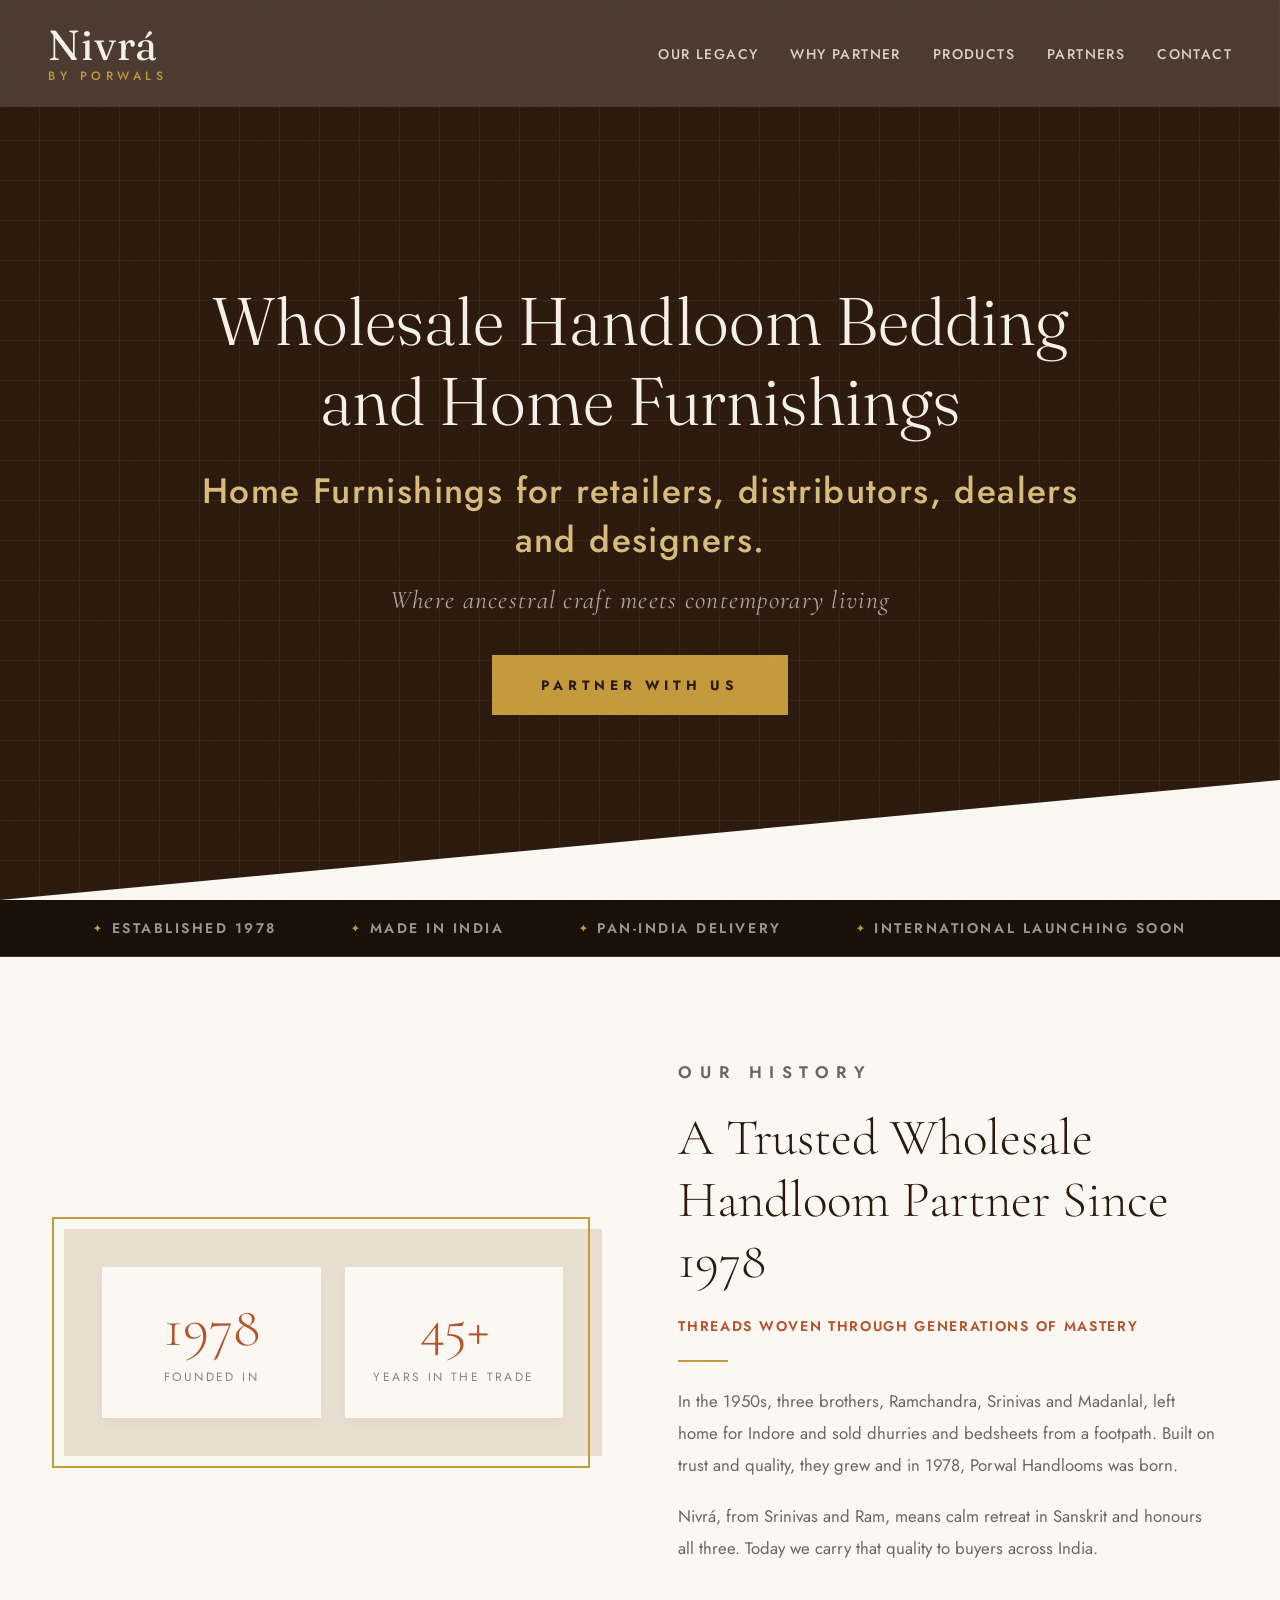
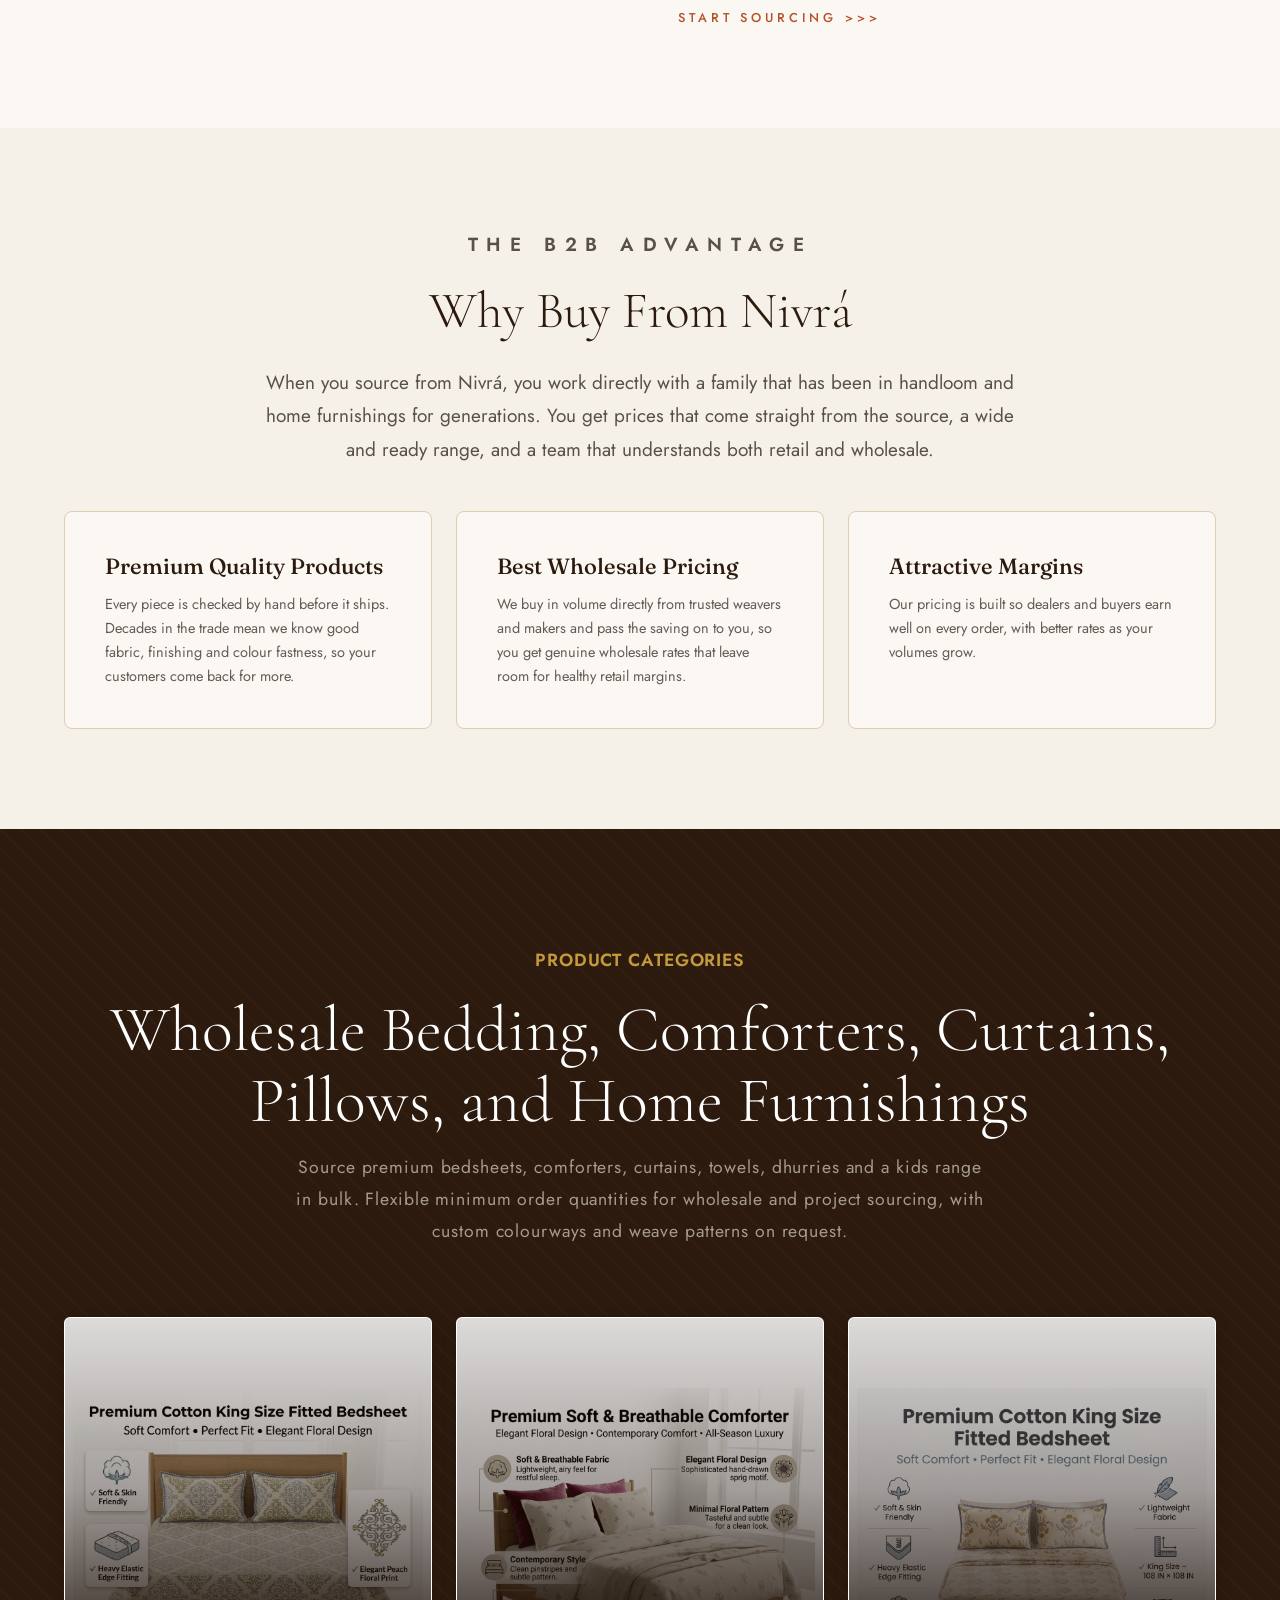
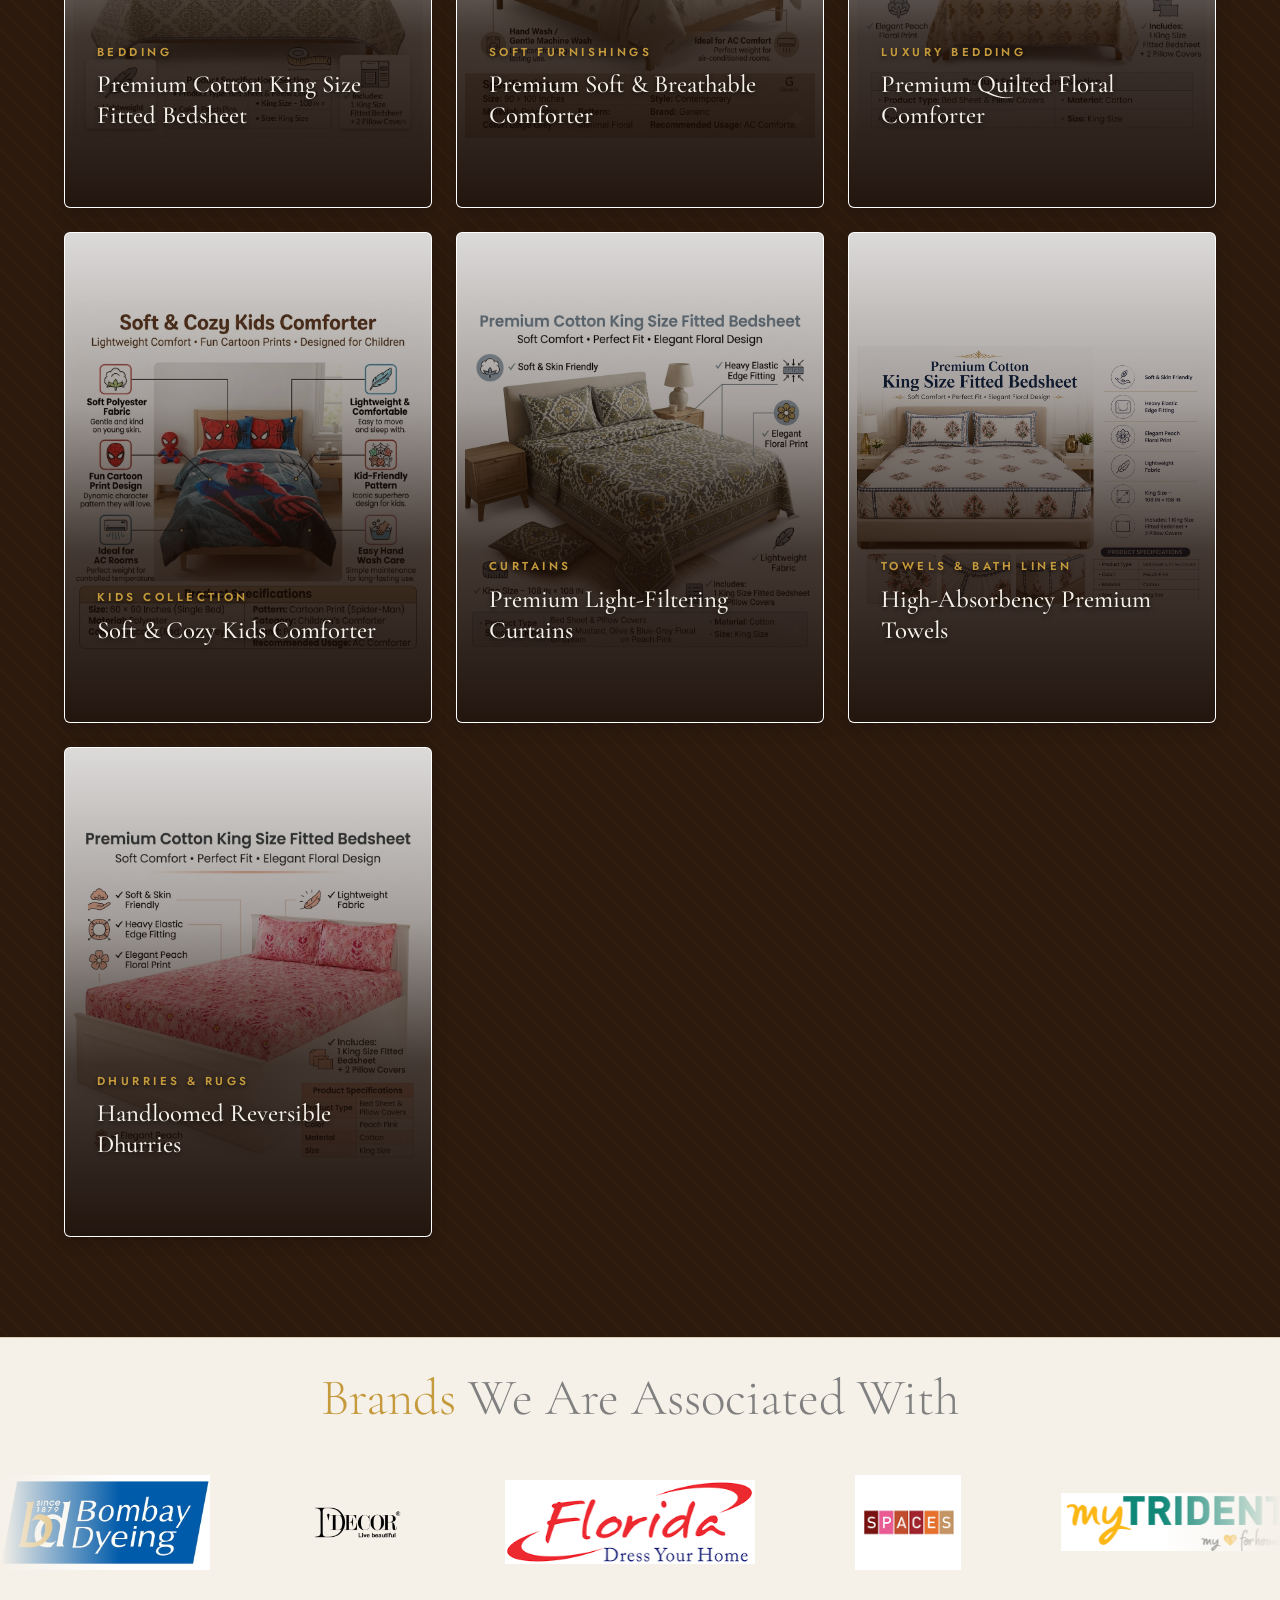
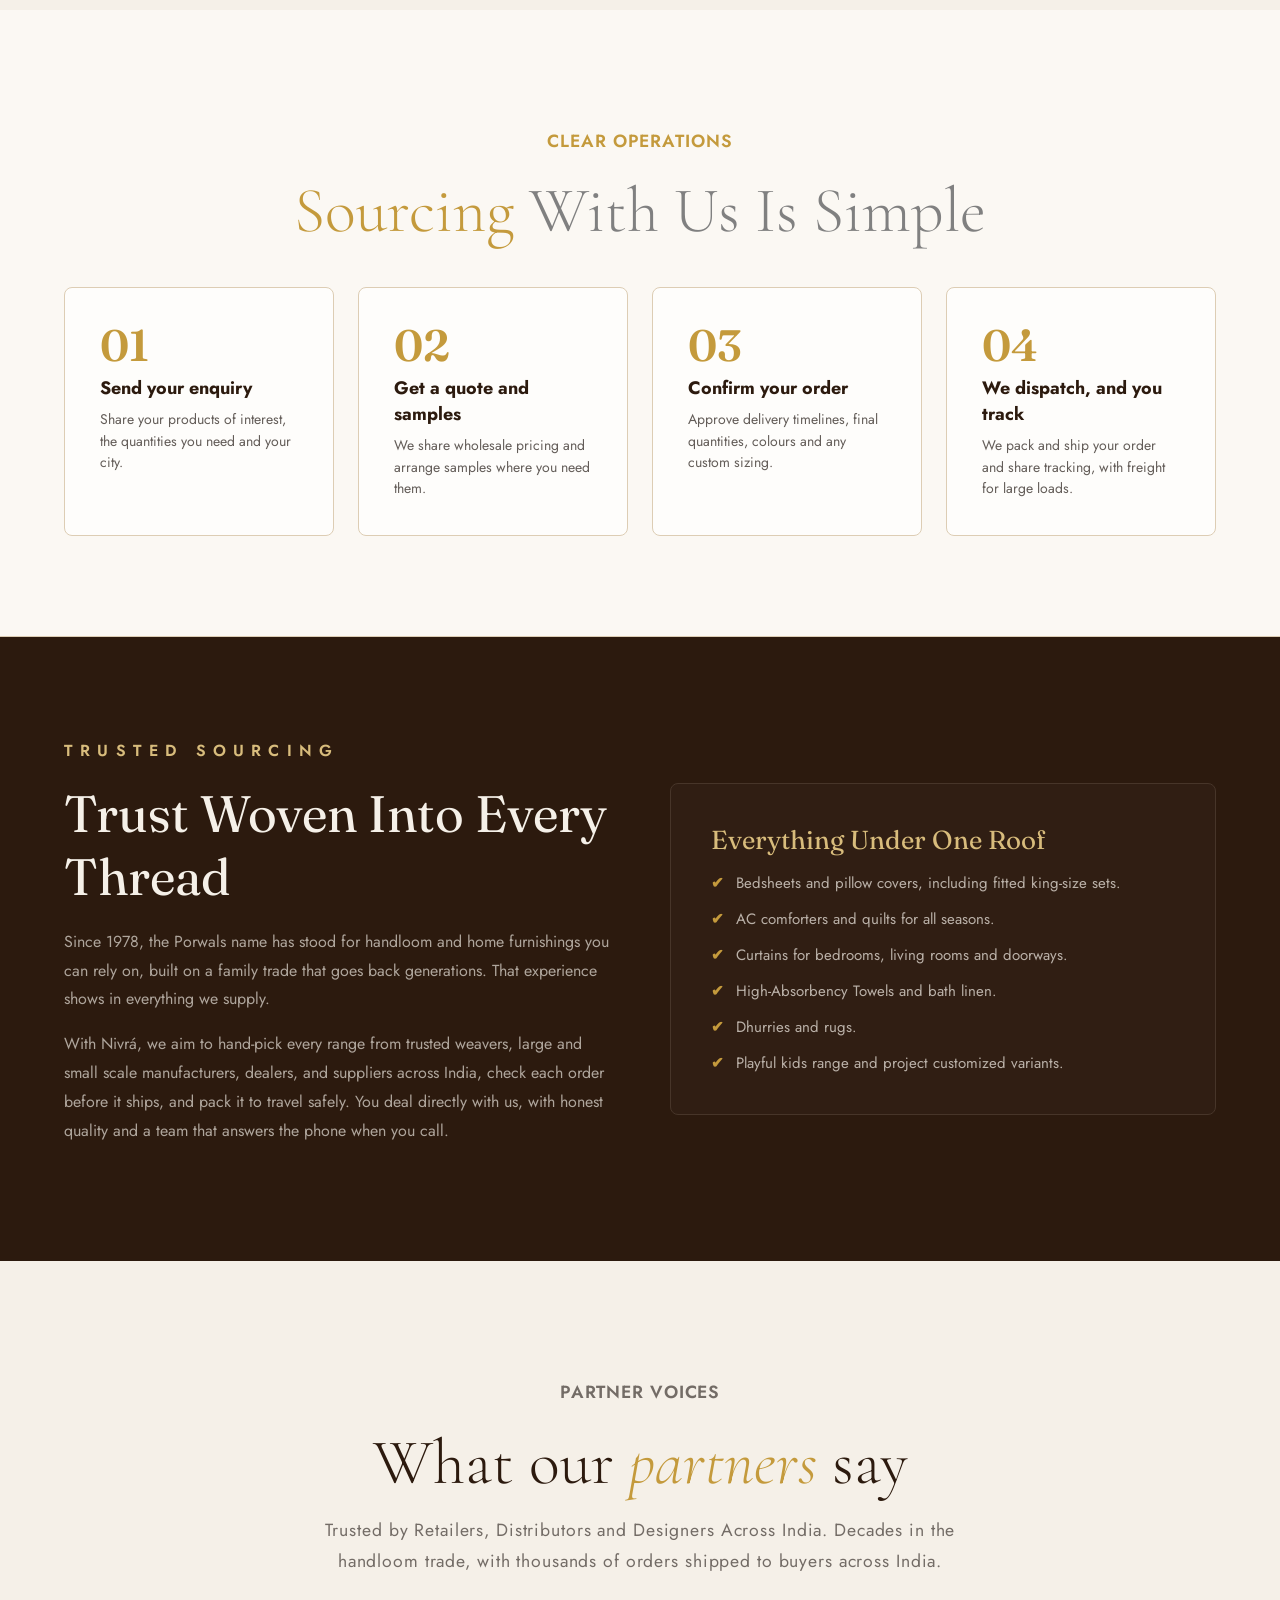
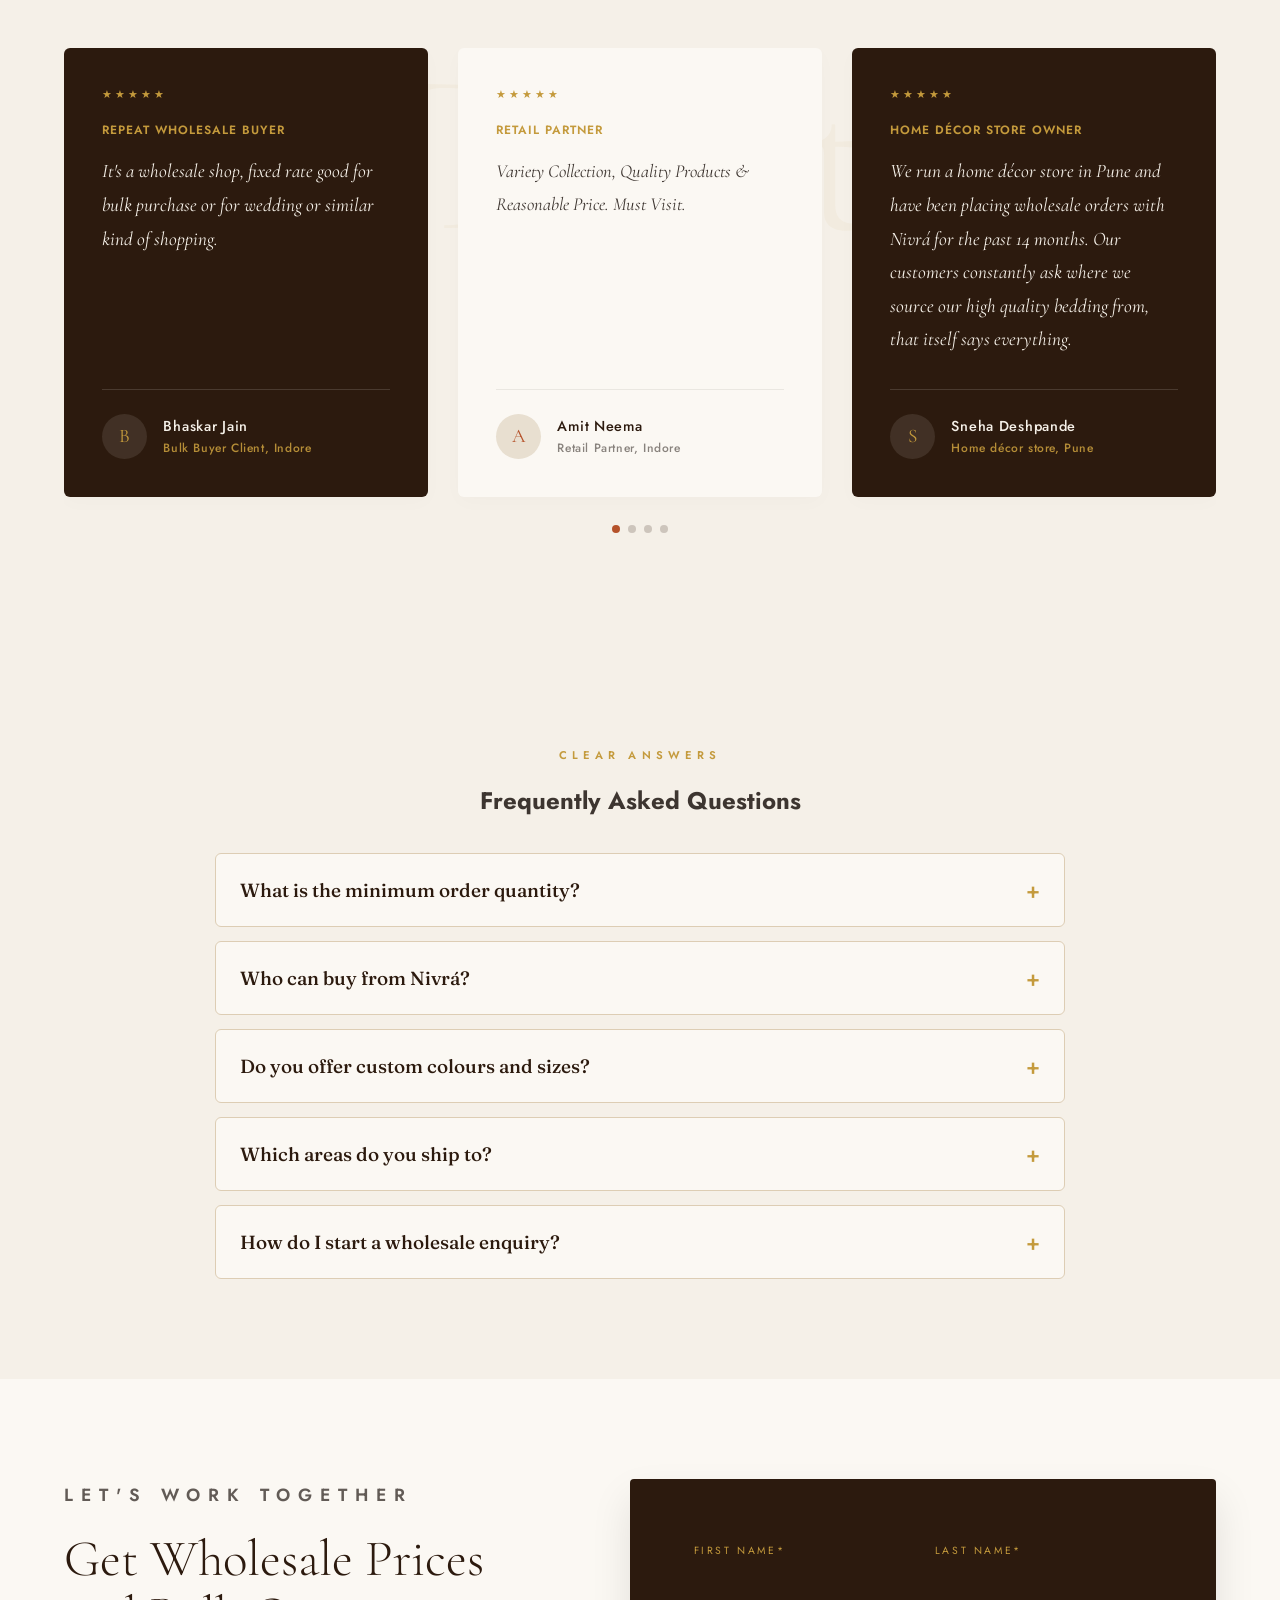
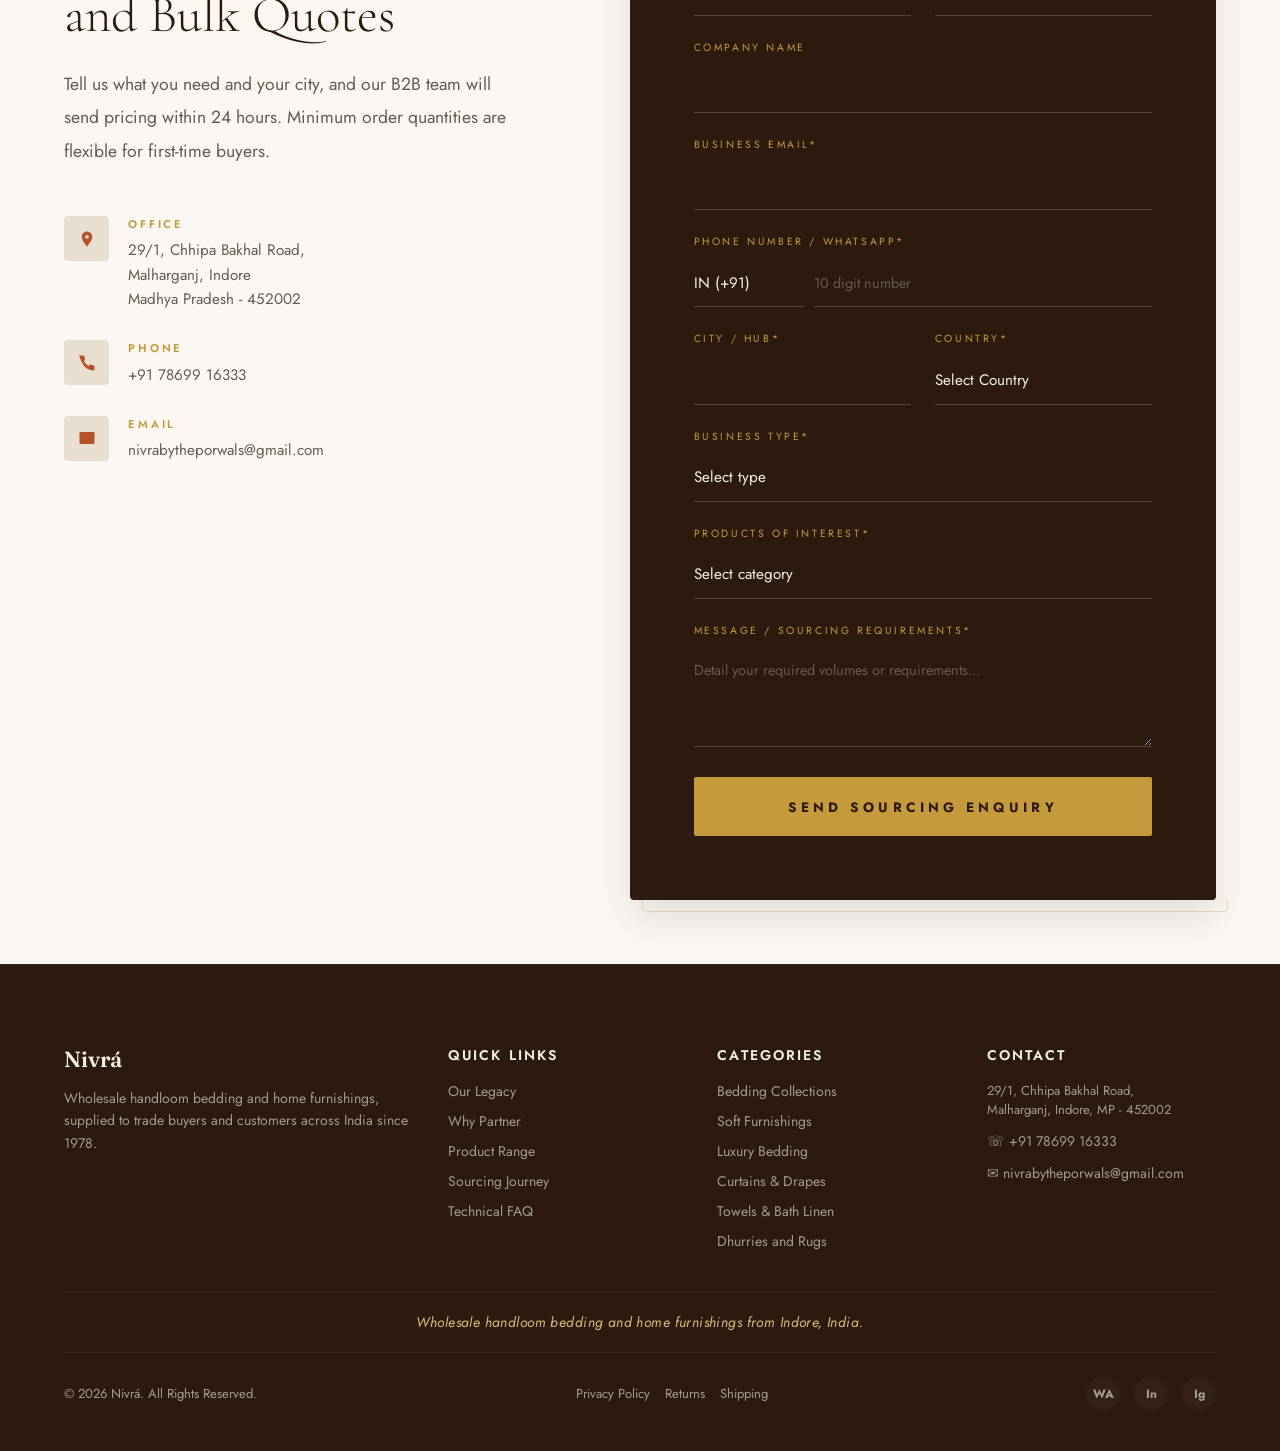
==== index.html @ fa43dd3a "Add files via upload" ====
<!DOCTYPE html>
<html lang="en">
<head>
<meta charset="UTF-8">
<meta name="format-detection" content="telephone=no" />
<meta name="viewport" content="width=device-width, initial-scale=1.0">

<title>Wholesale Handloom Bedding & Home Furnishings | Nivrá by Porwals</title>
<meta name="description" content="A B2B handloom supplier based in Indore... dependable bulk supply of premium bedsheets, quilts, comforters, curtains, towels and dhurries">
<meta name="keywords" content="wholesale bedsheets supplier, handwoven dhurries wholesale, B2B handloom supplier">
<meta name="robots" content="index, follow">

<link href="https://fonts.googleapis.com/css2?family=Cormorant+Garamond:ital,wght@0,300;0,400;0,600;1,300;1,400&family=Jost:wght@300;400;500;600;700&family=Fraunces:ital,wght@0,300;0,400;0,500;1,400&display=swap" rel="stylesheet">
<link rel="stylesheet" href="https://cdn.jsdelivr.net/npm/swiper@11/swiper-bundle.min.css" />

<style>
        /* Chrome, Safari, Edge, Opera ke arrows hatane ke liye */
      input::-webkit-outer-spin-button,
      input::-webkit-inner-spin-button {
        -webkit-appearance: none;
        margin: 0;
      }

      /* Firefox ke liye */
      input[type=number] {
        -moz-appearance: textfield;
      }
  :root {
    --cream: #F5F0E8;
    --warm-white: #FBF8F3;
    --deep-brown: #2C1A0E;
    --terracotta: #B5522A;
    --gold: #C49A3C;
    --gold-soft: #D8BC7C;
    --sage: #7A8C6E;
    --linen: #E8DFD0;
    --charcoal: #3D3530;
    --espresso-card: #34241A;
    --line-light: #DDCDB4;
    --line-dark: #473529;
  }
  .highlight-text {
    color: #ffffff;
    font-weight: 300; 
  }
  * { margin: 0; padding: 0; box-sizing: border-box; }

  html { scroll-behavior: smooth; }

  body {
    font-family: 'Jost', sans-serif;
    background: var(--warm-white);
    color: var(--charcoal);
    overflow-x: hidden;
  }

  body::before {
    content: '';
    position: fixed;
    inset: 0;
    background-image: url("data:image/svg+xml,%3Csvg viewBox='0 0 256 256' xmlns='http://www.w3.org/2000/svg'%3E%3Cfilter id='noise'%3E%3CfeTurbulence type='fractalNoise' baseFrequency='0.9' numOctaves='4' stitchTiles='stitch'/%3E%3C/filter%3E%3Crect width='100%25' height='100%25' filter='url(%23noise)' opacity='0.03'/%3E%3C/svg%3E");
    pointer-events: none;
    z-index: 1000;
    opacity: 0.4;
  }

  section { position: relative; padding: clamp(50px, 7vw, 90px) 0; }
  .wrap { max-width: 1200px; margin: 0 auto; padding: 0 1.5rem; }

  /* ══════════════════════════════
     SECTION 1 — HERO / LOGO
  ══════════════════════════════ */
  #hero {
    min-height: 100vh;
    background: var(--deep-brown);
    display: grid;
    place-items: center;
    position: relative;
    overflow: hidden;
    padding: 140px 20px 60px;
  }

  .hero-weave {
    position: absolute;
    inset: 0;
    background-image:
      repeating-linear-gradient(0deg, transparent, transparent 39px, rgba(196,154,60,0.08) 39px, rgba(196,154,60,0.08) 40px),
      repeating-linear-gradient(90deg, transparent, transparent 39px, rgba(196,154,60,0.08) 39px, rgba(196,154,60,0.08) 40px);
    animation: weaveDrift 20s linear infinite;
  }

  @keyframes weaveDrift {
    0% { transform: translate(0,0); }
    100% { transform: translate(40px, 40px); }
  }

  .hero-diagonal {
    position: absolute;
    bottom: 0; left: 0; right: 0;
    height: clamp(60px, 10vw, 120px);
    background: var(--warm-white);
    clip-path: polygon(0 100%, 100% 0, 100% 100%);
  }

  .hero-inner {
    position: relative;
    z-index: 2;
    text-align: center;
    max-width: 950px;
    padding: 2rem;
    animation: fadeUp 1.2s ease both;
  }

  @keyframes fadeUp {
    from { opacity: 0; transform: translateY(40px); }
    to   { opacity: 1; transform: translateY(0); }
  }

  #hero h1 {
    font-family: "Fraunces", "Cormorant Garamond", serif;
    font-size: clamp(2.2rem, 5.5vw, 4.2rem);
    color: var(--cream);
    font-weight: 300;
    line-height: 1.2;
    margin-top: 1rem;
    margin-bottom: 1.5rem;
  }

  .hero-seo-subline {
    font-family: 'Jost', sans-serif;
    font-size: clamp(1.4rem, 3.5vw, 2.2rem); /* Font size increased as requested */
    color: var(--gold-soft);
    font-weight: 500;
    letter-spacing: 0.04em;
    margin-bottom: 1.2rem;
    line-height: 1.4;
  }

  .hero-tagline {
    font-family: 'Cormorant Garamond', serif;
    font-style: italic;
    font-size: clamp(1.2rem, 3vw, 1.6rem);
    color: rgba(245,240,232,0.65);
    letter-spacing: 0.05em;
    padding: 0 1rem;
    margin-bottom: 2.5rem;
  }

  .hero-cta-group {
    display: flex;
    align-items: center;
    justify-content: center;
    gap: 20px;
    flex-wrap: wrap;
    margin-top: 2rem;
  }

  .hero-cta {
    display: inline-flex;
    align-items: center;
    justify-content: center;
    padding: 1.2rem 3rem;
    border: 1px solid var(--gold);
    color: var(--gold);
    font-family: 'Jost', sans-serif;
    font-size: 0.85rem;
    letter-spacing: 0.35em;
    text-transform: uppercase;
    text-decoration: none;
    transition: all 0.4s ease;
    position: relative;
    overflow: hidden;
    z-index: 1;
    font-weight: bold;
  }

  .hero-cta::before {
    content: '';
    position: absolute;
    inset: 0;
    background: var(--gold);
    transform: scaleX(0);
    transform-origin: left;
    transition: transform 0.4s ease;
    z-index: -1;
  }

  .hero-cta:hover { color: var(--deep-brown); }
  .hero-cta:hover::before { transform: scaleX(1); }

  .hero-cta--solid {
    background: var(--gold);
    color: var(--deep-brown);
  }
  .hero-cta--solid::before {
    background: var(--warm-white);
  }
  .hero-cta--solid:hover {
    color: var(--deep-brown);
    border-color: var(--warm-white);
  }

  /* ── TRUST POINTS STRIP ── */
  .trust-metrics-strip {
    background-color: #1A100A;
    border-bottom: 1px solid var(--line-dark);
    padding: 18px 0;
    color: rgba(245,240,232,0.6);
    position: relative;
    z-index: 5;
  }
  
  .trust-metrics-flex {
    display: flex;
    justify-content: space-around;
    align-items: center;
    flex-wrap: wrap;
    gap: 16px;
    font-size: clamp(12px, 1.6vw, 14px);
    font-weight: 600;
    letter-spacing: 0.18em;
    text-transform: uppercase;
  }
  
  .metric-pill {
    display: flex;
    align-items: center;
    gap: 8px;
  }
  
  .metric-pill::before {
    content: "✦";
    color: var(--gold);
    font-size: 10px;
  }

  /* ══════════════════════════════
     SECTION 2 — LEGACY
  ══════════════════════════════ */
  #legacy {
    padding: clamp(60px, 8vw, 100px) 0;
    background: var(--warm-white);
    overflow: hidden;
  }

  .legacy-layout {
    display: grid;
    grid-template-columns: 1fr 1fr;
    gap: clamp(40px, 6vw, 80px);
    align-items: center;
  }

  @media (max-width: 768px) {
    .legacy-layout { grid-template-columns: 1fr; gap: 40px; }
  }

  .legacy-visual {
    position: relative;
  }

  .legacy-frame {
    position: relative;
    background: var(--linen);
    padding: clamp(1.5rem, 3vw, 3rem);
    display: grid;
    grid-template-columns: 1fr;
    gap: 1.5rem;
  }

  @media (min-width: 500px) {
    .legacy-frame { grid-template-columns: 1fr 1fr; }
  }

  .legacy-frame::before {
    content: '';
    position: absolute;
    top: -12px; left: -12px;
    right: 12px; bottom: -12px;
    border: 2px solid var(--gold);
    z-index: 0;
  }

  .stat-block {
    position: relative;
    z-index: 1;
    padding: 2rem 1.5rem;
    background: var(--warm-white);
    text-align: center;
    box-shadow: 0 4px 15px rgba(0,0,0,0.03);
  }

  .stat-number {
    font-family: 'Cormorant Garamond', serif;
    font-size: clamp(2.5rem, 5vw, 3.5rem);
    font-weight: 300;
    color: var(--terracotta);
    line-height: 1;
  }

  .stat-label {
    font-size: 0.75rem;
    letter-spacing: 0.2em;
    text-transform: uppercase;
    color: var(--charcoal);
    opacity: 0.6;
    margin-top: 0.8rem;
  }

  .section-label {
    font-size: 0.7rem;
    letter-spacing: 0.45em;
    text-transform: uppercase;
    color: var(--gold);
    margin-bottom: 1.2rem;
    display: block;
    font-weight: 600;
  }

  .legacy-text h2 {
    font-family: 'Cormorant Garamond', serif;
    font-size: clamp(2rem, 4vw, 3.2rem);
    font-weight: 300;
    color: var(--deep-brown);
    line-height: 1.2;
    margin-bottom: 1.5rem;
  }

  .legacy-text h2 em {
    font-style: italic;
    color: var(--terracotta);
  }

  .legacy-text .legacy-tagline-small {
    font-size: 14px;
    color: var(--terracotta);
    font-weight: 600;
    text-transform: uppercase;
    letter-spacing: 0.12em;
    margin-bottom: 18px;
  }

  .legacy-text p {
    font-size: clamp(0.95rem, 1.5vw, 1.05rem);
    line-height: 1.9;
    color: var(--charcoal);
    opacity: 0.75;
    margin-bottom: 1.2rem;
  }

  .legacy-divider {
    width: 50px;
    height: 2px;
    background: var(--gold);
    margin: 1.5rem 0;
  }

  .legacy-text .cta-link {
    display: inline-flex;
    align-items: center;
    gap: 0.8rem;
    font-size: 0.8rem;
    letter-spacing: 0.3em;
    text-transform: uppercase;
    color: var(--terracotta);
    text-decoration: none;
    margin-top: 1.5rem;
    transition: gap 0.3s ease;
    font-weight: 500;
  }

  .legacy-text .cta-link:hover { gap: 1.4rem; }

  /* ── WHY PARTNER WITH US SECTION ── */
  #why-partner {
    padding: clamp(60px, 8vw, 100px) 0;
    background: var(--cream);
  }

  .why-partner-header {
    text-align: center;
    max-width: 750px;
    margin: 0 auto 45px;
  }

 .why-partner-header h2 {
    font-family: 'Cormorant Garamond', serif;
    font-size: clamp(2rem, 4vw, 3.2rem);
    font-weight: 300;
    color: var(--deep-brown);
    line-height: 1.2;
    margin-bottom: 1.5rem;
  }

  .why-partner-header p {
    font-size: clamp(16px, 1.8vw, 19px);
    line-height: 1.75;
    color: var(--charcoal);
    opacity: 0.85;
  }

  .value-cards-grid {
    display: grid;
    grid-template-columns: repeat(auto-fit, minmax(280px, 1fr));
    gap: 24px;
    margin-top: 35px;
  }

  .value-proposition-card {
    background-color: var(--warm-white);
    padding: clamp(24px, 4vw, 40px);
    border-radius: 8px;
    border: 1px solid var(--line-light);
    transition: all 0.35s cubic-bezier(0.25, 0.46, 0.45, 0.94);
  }

  .value-proposition-card:hover {
    transform: translateY(-5px);
    box-shadow: 0 16px 36px rgba(43,30,20,0.06);
    border-color: var(--gold);
  }

  .value-proposition-card h3 {
    font-family: "Fraunces", "Cormorant Garamond", serif;
    font-size: clamp(19px, 2.5vw, 22px);
    color: var(--deep-brown);
    margin-bottom: 12px;
    font-weight: 500;
  }

  .value-proposition-card p {
    font-size: 14.5px;
    line-height: 1.65;
    color: var(--charcoal);
    opacity: 0.8;
  }

  /* ══════════════════════════════
     SECTION 3 — PRODUCTS
  ══════════════════════════════ */
  #products {
    padding: clamp(60px, 8vw, 100px) 0;
    background: var(--deep-brown);
    position: relative;
    overflow: hidden;
  }

  #products::before {
    content: '';
    position: absolute;
    inset: 0;
    background-image:
      repeating-linear-gradient(45deg, rgba(196,154,60,0.04) 0, rgba(196,154,60,0.04) 1px, transparent 1px, transparent 50%);
    background-size: 20px 20px;
  }

  .products-inner {
    position: relative;
    z-index: 2;
  }

  .section-header {
    text-align: center;
    margin-bottom: clamp(40px, 6vw, 70px);
  }

  .section-header h2 {
    font-family: 'Cormorant Garamond', serif;
    font-size: clamp(2.2rem, 5vw, 4rem);
    font-weight: 300;
    line-height: 1.1;
  }

  .section-header h2 em { font-style: italic; color: var(--gold); }
  .section-header p {
    font-size: clamp(0.95rem, 1.5vw, 1.1rem);
    color: rgba(245,240,232,0.6);
    margin-top: 1rem;
    letter-spacing: 0.05em;
    max-width: 700px;
    margin-left: auto;
    margin-right: auto;
    line-height: 1.8;
  }

  .products-grid {
    display: grid;
    grid-template-columns: 1fr;
    gap: 24px;
  }

  @media (min-width: 768px) {
    .products-grid { grid-template-columns: repeat(2, 1fr); }
  }

  @media (min-width: 1024px) {
    .products-grid { grid-template-columns: repeat(3, 1fr); }
  }

  .product-card {
    position: relative;
    overflow: hidden;
    cursor: pointer;
    aspect-ratio: 3/4;
    background: #ffffff; 
    border-radius: 6px;
    transform: translateZ(0);
    box-shadow: 0 5px 15px rgba(0,0,0,0.2);
    border: 1px solid rgba(255, 255, 255, 0.1);
  }

  .product-illustration {
    width: 100%;
    height: 100%;
    display: flex;
    align-items: center;
    justify-content: center;
    background: #ffffff;
  }

  .product-image {
    width: 100%;
    height: 100%;
    object-fit: contain; 
    transition: transform 0.6s cubic-bezier(0.25, 0.46, 0.45, 0.94);
    padding: 8px;
  }
  
  .product-card:hover .product-image {
    transform: scale(1.03);
  }

  .product-overlay {
    position: absolute;
    inset: 0;
    background: linear-gradient(to top, 
                  rgba(25, 12, 5, 0.96) 0%, 
                  rgba(25, 12, 5, 0.82) 35%, 
                  rgba(25, 12, 5, 0.4) 65%, 
                  rgba(25, 12, 5, 0.15) 100%);
    display: flex;
    flex-direction: column;
    justify-content: flex-end;
    padding: clamp(1.2rem, 2.5vw, 2rem);
    transition: background 0.4s ease;
  }

  .product-card:hover .product-overlay {
    background: linear-gradient(to top, 
                  rgba(25, 12, 5, 0.98) 0%, 
                  rgba(25, 12, 5, 0.9) 45%, 
                  rgba(25, 12, 5, 0.6) 75%, 
                  rgba(25, 12, 5, 0.3) 100%);
  }

  .product-category {
    font-size: 0.72rem;
    letter-spacing: 0.3em;
    text-transform: uppercase;
    color: var(--gold) !important; 
    font-weight: 600;
    margin-bottom: 0.6rem;
    text-shadow: 0 2px 4px rgba(0,0,0,0.6);
  }

  .product-name {
    font-family: 'Cormorant Garamond', serif;
    font-size: clamp(1.25rem, 2vw, 1.55rem);
    font-weight: 500;
    color: var(--cream) !important;
    line-height: 1.25;
    text-shadow: 0 2px 5px rgba(0,0,0,0.7);
  }

  .product-desc {
    font-size: 0.85rem;
    color: rgba(245,240,232,0.9) !important;
    margin-top: 0.8rem;
    line-height: 1.6;
    max-height: 0;
    overflow: hidden;
    transition: max-height 0.4s ease, opacity 0.4s ease;
    opacity: 0;
  }

  @media (hover: none) {
    .product-desc { max-height: 120px; opacity: 1; margin-bottom: 1rem; }
    .product-link { opacity: 1 !important; transform: translateY(0) !important; }
  }

  .product-card:hover .product-desc {
    max-height: 120px;
    opacity: 1;
  }

  .product-link {
    display: inline-flex;
    align-items: center;
    gap: 0.5rem;
    font-size: 0.65rem;
    letter-spacing: 0.3em;
    text-transform: uppercase;
    color: var(--gold);
    margin-top: 1rem;
    opacity: 0;
    transform: translateY(10px);
    transition: all 0.4s ease 0.1s;
    text-decoration: none;
    font-weight: 600;
    text-shadow: 0 1px 3px rgba(0,0,0,0.5);
  }

  .product-card:hover .product-link {
    opacity: 1;
    transform: translateY(0);
  }

  /* ── ASSOCIATED BRANDS ALIGNMENT BAR ── */
  /* ── ASSOCIATED BRANDS ALIGNMENT BAR ── */
  .associated-brands-banner { 
    background-color: var(--cream); 
    border-top: 1px solid var(--line-light); 
    padding: 30px 0 40px 0; 
    text-align: center;
    overflow: hidden;
    position: relative;
    width: 100%;
  }
  
  .associated-brands-banner h3 {
    font-family: 'Cormorant Garamond', serif;
    font-size: clamp(2rem, 4vw, 3.2rem);
    font-weight: 300;
    text-align: center;
    line-height: 1.2;
    margin-bottom: 45px; 
    color: #808080; 
  }

  .associated-brands-banner h3 span.brand-highlight {
    color: #C49A3C;
  }

  .marquee-wrapper {
    display: flex;
    overflow: hidden;
    width: 100%;
    position: relative;
    user-select: none;
    gap: clamp(50px, 8vw, 100px); /* Ensures equal gap between Set 1 and Set 2 */
  }

  .marquee-wrapper::before,
  .marquee-wrapper::after {
    content: "";
    position: absolute;
    top: 0;
    width: clamp(40px, 10vw, 120px);
    height: 100%;
    z-index: 2;
    pointer-events: none;
  }
  .marquee-wrapper::before {
    left: 0;
    background: linear-gradient(to right, var(--cream), transparent);
  }
  .marquee-wrapper::after {
    right: 0;
    background: linear-gradient(to left, var(--cream), transparent);
  }
  
  .associated-brands-flex { 
    display: flex; 
    align-items: center; 
    /* justify-content hata diya hai taaki gap exactly kaam kare */
    gap: clamp(50px, 8vw, 100px); /* Exactly same gap as wrapper */
    min-width: max-content; /* Ensure items don't stretch or squeeze */
    flex-shrink: 0;
    animation: marqueeTicker 25s linear infinite;
  }

  .marquee-wrapper:hover .associated-brands-flex {
    animation-play-state: paused;
  }
  
  /* LOGO SIZING UPDATE */
  .associated-brand-img {
    height: clamp(60px, 10vw, 95px); /* Height kafi badha di hai (Max 95px) */
    width: auto;
    max-width: 250px; /* Max-width limit bhi badha di hai */
    object-fit: contain;
    opacity: 1; 
    transition: transform 0.3s cubic-bezier(0.25, 0.46, 0.45, 0.94);
    cursor: pointer;
  }

  .associated-brand-img:hover {
    transform: scale(1.1); /* Hover effect thoda aur smooth aur bada kiya hai */
  }

  @keyframes marqueeTicker {
    0% { transform: translateX(0%); }
    /* Transform calc update kiya hai gap ko handle karne ke liye */
    100% { transform: translateX(calc(-100% - clamp(50px, 8vw, 100px))); }
  }
  /* ── SOURCING JOURNEY / HOW IT WORKS ── */
  #how-it-works {
    background: var(--warm-white);
    padding: clamp(60px, 8vw, 100px) 0;
    border-bottom: 1px solid var(--line-light);
  }

  #how-it-works h2 {
    color: #808080;
  }

  #how-it-works h2 span.sourcing-highlight {
    color: #C49A3C;
  }

  .operational-steps-grid { 
    display: grid; 
    grid-template-columns: repeat(auto-fit, minmax(220px, 1fr)); 
    gap: 24px; 
    margin-top: 40px; 
  }
  
  .operational-step-card { 
    background-color: rgba(255,255,255,0.7); 
    padding: clamp(24px, 3vw, 35px); 
    border-radius: 8px; 
    border: 1px solid var(--line-light); 
  }
  
  .operational-step-card .step-numeric-flag { 
    font-family: "Fraunces", serif; 
    font-size: clamp(36px, 5vw, 44px); 
    color: var(--gold); 
    font-weight: 600; 
    margin-bottom: 8px; 
    line-height: 1;
  }
  
  .operational-step-card h3 { 
    font-size: 18px; 
    color: var(--deep-brown); 
    margin-bottom: 8px; 
  }
  
  .operational-step-card p { 
    font-size: 14px; 
    line-height: 1.55; 
    color: var(--charcoal); 
    opacity: 0.8;
  }

  /* ── QUALITY ASSURANCE SEGMENT ── */
  #quality-heritage {
    background-color: #2C1A0E;
    color: rgba(245,240,232,0.8);
    padding: clamp(60px, 8vw, 100px) 0;
  }

  .assurance-split-box { 
    display: grid; 
    grid-template-columns: 1fr 1fr; 
    gap: clamp(35px, 5vw, 60px); 
    align-items: center; 
  }
  @media (max-width: 900px) { .assurance-split-box { grid-template-columns: 1fr; } }
  
  .assurance-narrative h2 { 
    font-family: "Fraunces", "Cormorant Garamond", serif;
    font-size: clamp(2rem, 4vw, 3.2rem); 
    color: var(--cream); 
    margin-bottom: 20px; 
    font-weight: 400;
  }
  
  .assurance-narrative p { 
    font-size: clamp(14.5px, 1.8vw, 16px); 
    line-height: 1.8; 
    color: rgba(245,240,232,0.65); 
    margin-bottom: 16px; 
  }
  
  .assurance-matrix-list { 
    background-color: rgba(255,255,255,0.02); 
    border: 1px solid var(--line-dark); 
    padding: clamp(24px, 4vw, 40px); 
    border-radius: 8px; 
  }
  
  .assurance-matrix-list h3 { 
    font-family: 'Fraunces', serif; 
    font-size: clamp(22px, 3vw, 26px); 
    color: var(--gold-soft); 
    margin-bottom: 16px; 
    font-weight: 400;
  }
  
  .assurance-matrix-list ul { 
    list-style: none; 
    display: flex; 
    flex-direction: column; 
    gap: 14px; 
    font-size: 15px; 
    color: rgba(245,240,232,0.7); 
  }
  
  .assurance-matrix-list ul li { 
    display: flex; 
    align-items: center; 
    gap: 12px; 
  }
  
  .assurance-matrix-list ul li span.check-glyph { 
    color: var(--gold); 
    font-weight: bold; 
  }

  /* ══════════════════════════════
     SECTION 4 — TESTIMONIALS
  ══════════════════════════════ */
  #testimonials { padding: clamp(60px, 8vw, 100px) 0; background: var(--cream); overflow: hidden; position: relative; }
  .testimonials-bg-text { position: absolute; top: 50%; left: 50%; transform: translate(-50%, -50%); font-family: 'Cormorant Garamond', serif; font-size: clamp(8rem, 18vw, 22rem); font-weight: 300; color: rgba(196,154,60,0.05); white-space: nowrap; pointer-events: none; }
  .testimonials-inner { position: relative; z-index: 2; }
  .testimonials-inner .section-header h2 { color: var(--deep-brown); }
  .testimonials-inner .section-header p { color: var(--charcoal); opacity: 0.7; }
  .testimonials-swiper { width: 100%; padding-bottom: 50px; }
  .swiper-slide { height: auto; display: flex; }
  .testi-card { width: 100%; background: var(--warm-white); padding: clamp(2rem, 3vw, 3rem) clamp(1.5rem, 3vw, 2.5rem); position: relative; transition: transform 0.4s ease, box-shadow 0.4s ease; border-radius: 6px; display: flex; flex-direction: column; box-shadow: 0 5px 20px rgba(0,0,0,0.02); }
  .testi-card:hover { transform: translateY(-5px); box-shadow: 0 10px 30px rgba(0,0,0,0.06); }
  .testi-card.featured { background: var(--deep-brown); }
  .quote-icon-subline { font-family: 'Jost', sans-serif; font-size: 12px; font-weight: 600; text-transform: uppercase; letter-spacing: 0.08em; color: var(--gold); margin-bottom: 1rem; display: block; }
  .testi-text { font-family: 'Cormorant Garamond', serif; font-size: clamp(1rem, 1.5vw, 1.15rem); font-style: italic; line-height: 1.75; color: var(--charcoal); margin-bottom: 2rem; flex-grow: 1; }
  .testi-card.featured .testi-text { color: var(--cream); font-size: clamp(1.05rem, 1.5vw, 1.25rem); }
  .testi-author { display: flex; align-items: center; gap: 1rem; border-top: 1px solid rgba(44,26,14,0.08); padding-top: 1.5rem; margin-top: auto; }
  .testi-card.featured .testi-author { border-top-color: rgba(245,240,232,0.15); }
  .author-avatar { width: 45px; height: 45px; border-radius: 50%; background: var(--linen); display: flex; align-items: center; justify-content: center; font-family: 'Cormorant Garamond', serif; font-size: 1.2rem; color: var(--terracotta); flex-shrink: 0; }
  .testi-card.featured .author-avatar { background: rgba(245,240,232,0.1); color: var(--gold); }
  .author-name { font-size: 0.9rem; font-weight: 500; color: var(--deep-brown); letter-spacing: 0.05em; }
  .testi-card.featured .author-name { color: var(--cream); }
  .author-company { font-size: 0.75rem; color: var(--charcoal); opacity: 0.6; letter-spacing: 0.05em; margin-top: 0.3rem; line-height: 1.3; font-weight: 500; }
  .testi-card.featured .author-company { color: var(--gold); opacity: 0.9; }
  .stars { color: var(--gold); font-size: 0.7rem; letter-spacing: 0.25em; margin-bottom: 1.2rem; }
  .swiper-pagination-bullet { background: var(--deep-brown); opacity: 0.2; }
  .swiper-pagination-bullet-active { background: var(--terracotta); opacity: 1; }

  /* ── OVERSEAS BUYERS SECTION (HIDDEN AS PER DIRECTIVE) ── */
  #overseas-buyers {
    display: none; /* Hidden for now as requested */
    background-color: #2C1A0E;
    color: rgba(245,240,232,0.8);
    padding: clamp(60px, 8vw, 100px) 0;
  }
  .international-trade-box { 
    background-color: var(--espresso-card); 
    border: 1px solid var(--line-dark); 
    border-radius: 8px; 
    padding: clamp(24px, 5vw, 45px); 
    margin-top: 35px; 
  }
  .international-trade-grid { 
    display: grid; 
    grid-template-columns: repeat(auto-fit, minmax(240px, 1fr)); 
    gap: 32px; 
  }
  .international-trade-item h3 { 
    font-family: "Fraunces", serif;
    font-size: 19px; 
    color: var(--gold-soft); 
    margin-bottom: 8px; 
    font-weight: 400;
  }
  .international-trade-item p { 
    font-size: 14px; 
    color: rgba(245,240,232,0.6); 
    line-height: 1.6; 
  }

  /* ── LEAD CATALOGUE CAPTURE ── */
  #catalogue-capture {
    background: var(--warm-white);
    padding: clamp(50px, 6vw, 80px) 0;
  }
  .lead-capture-shield { 
    max-width: 800px; 
    margin: 0 auto; 
    background-color: var(--cream); 
    border: 1px solid var(--line-light); 
    border-radius: 8px; 
    padding: clamp(30px, 6vw, 50px) clamp(20px, 5vw, 40px); 
    text-align: center; 
  }
  .lead-capture-shield h2 { 
    font-family: "Fraunces", serif;
    font-size: clamp(22px, 3.5vw, 28px); 
    color: var(--deep-brown); 
    margin-bottom: 12px; 
    font-weight: 400;
  }
  .lead-capture-shield p { 
    font-size: 15px; 
    color: var(--charcoal); 
    opacity: 0.8;
    margin-bottom: 24px; 
  }
  .lead-capture-inline-form { 
    display: flex; 
    max-width: 650px; 
    margin: 0 auto; 
    gap: 12px; 
  }
  .lead-capture-inline-form input.capture-input { 
    flex: 1; 
    padding: 14px 20px; 
    border-radius: 4px; 
    border: 1px solid var(--line-light); 
    font-family: inherit; 
    font-size: 14.5px; 
    outline: none; 
    background-color: #FFF;
    width: 100%;
  }
  .lead-capture-inline-form input.capture-input:focus { border-color: var(--gold); }
  .capture-response-message { display: none; margin-top: 16px; font-size: 14px; font-weight: 600; color: var(--terracotta); }
  @media (max-width: 600px) { .lead-capture-inline-form { flex-direction: column; } }

  /* ── FAQ ACCORDION MATRIX ── */
  #faq-matrix {
    padding: clamp(60px, 8vw, 100px) 0;
    background: var(--cream);
  }
  .accordion-matrix-container { 
    max-width: 850px; 
    margin: 35px auto 0; 
    display: flex; 
    flex-direction: column; 
    gap: 14px; 
  }
  .accordion-matrix-item { 
    background-color: var(--warm-white); 
    border: 1px solid var(--line-light); 
    border-radius: 6px; 
    overflow: hidden; 
  }
  .accordion-matrix-trigger { 
    width: 100%; 
    padding: 20px 24px; 
    background: none; 
    border: none; 
    text-align: left; 
    font-family: "Fraunces", serif; 
    font-size: clamp(16px, 2.5vw, 19px); 
    font-weight: 500; 
    color: var(--deep-brown); 
    cursor: pointer; 
    display: flex; 
    justify-content: space-between; 
    align-items: center; 
    gap: 16px; 
  }
  .accordion-matrix-trigger::after { content: "+"; font-family: 'Jost', sans-serif; font-size: 22px; color: var(--gold); transition: transform 0.3s ease; }
  .accordion-matrix-item.active-state .accordion-matrix-trigger::after { content: "−"; }
  .accordion-matrix-panel { max-height: 0; overflow: hidden; transition: max-height 0.35s ease; }
  .accordion-matrix-content { padding: 0 24px 20px; font-size: 14.5px; line-height: 1.65; color: var(--charcoal); opacity: 0.85; }

  /* ══════════════════════════════
     SECTION 5 — CONTACT & FORM
  ══════════════════════════════ */
  #contact { 
    padding: clamp(60px, 8vw, 100px) 0 0; 
    background: var(--warm-white); 
    margin-bottom: 4rem; 
  }
  .contact-split { display: grid; grid-template-columns: 1fr; gap: clamp(40px, 6vw, 80px); align-items: start; }
  @media (min-width: 900px) { .contact-split { grid-template-columns: 1fr 1.2fr; } }
  .contact-left h2 { font-family: 'Cormorant Garamond', serif; font-size: clamp(2.2rem, 4vw, 3.8rem); font-weight: 300; color: var(--deep-brown); line-height: 1.1; margin-bottom: 1.5rem; }
  .contact-left h2 em { font-style: italic; color: var(--terracotta); }
  .contact-left p { font-size: clamp(0.95rem, 1.5vw, 1.1rem); line-height: 1.9; color: var(--charcoal); opacity: 0.8; max-width: 450px; }
  .contact-info { margin-top: 3rem; }
  .contact-info-item { display: flex; gap: 1.2rem; margin-bottom: 1.8rem; align-items: flex-start; }
  .contact-info-icon { width: 45px; height: 45px; background: var(--linen); display: flex; align-items: center; justify-content: center; flex-shrink: 0; border-radius: 4px; color: var(--terracotta); }
  .contact-info-icon svg { width: 18px; height: 18px; fill: currentColor; }
  .contact-info-text { font-size: 0.95rem; line-height: 1.6; color: var(--charcoal); opacity: 0.8; }
  .contact-info-label { font-size: 0.7rem; letter-spacing: 0.25em; text-transform: uppercase; color: var(--gold); margin-bottom: 0.4rem; font-weight: 600; }

  .contact-form-container { background: var(--deep-brown); padding: clamp(2rem, 5vw, 4rem); position: relative; border-radius: 4px; box-shadow: 0 20px 40px rgba(0,0,0,0.1); min-height: 620px; display: flex; flex-direction: column; justify-content: center; }
  .contact-form-container::before { content: ''; position: absolute; top: 12px; left: 12px; right: -12px; bottom: -12px; border: 1px solid var(--gold); z-index: -1; opacity: 0.3; border-radius: 4px; }
  @media (max-width: 600px) { .contact-form-container::before { top: 6px; left: 6px; right: -6px; bottom: -6px; } }
  #enquiryForm { transition: opacity 0.4s ease, visibility 0.4s ease; }
  .form-row { display: grid; grid-template-columns: 1fr; gap: 1.5rem; }
  @media (min-width: 600px) { .form-row { grid-template-columns: 1fr 1fr; } }
  .form-group { margin-bottom: 1.5rem; position: relative; }
  .form-group label { display: block; font-size: 0.65rem; letter-spacing: 0.25em; text-transform: uppercase; color: var(--gold); margin-bottom: 0.6rem; }
  .form-group input, .form-group select, .form-group textarea { width: 100%; background: transparent; border: none; border-bottom: 1px solid rgba(245,240,232,0.2); padding: 0.8rem 0; color: var(--cream); font-family: 'Jost', sans-serif; font-size: 0.95rem; outline: none; transition: border-color 0.3s ease; -webkit-appearance: none; border-radius: 0; }
  .form-group select { cursor: pointer; }
  .form-group select option { background: var(--deep-brown); color: var(--cream); }
  .form-group input::placeholder, .form-group textarea::placeholder { color: rgba(245,240,232,0.3); font-size: 0.9rem; }
  .form-group input:focus, .form-group select:focus, .form-group textarea:focus { border-bottom-color: var(--gold); }
  .form-group textarea { resize: vertical; min-height: 100px; }

  /* DYNAMIC "OTHER" BUSINESS TYPE TEXT INPUT FIELD */
  #other-business-type-group {
    display: none;
    margin-top: 10px;
    animation: fadeUp 0.35s ease both;
  }

  .phone-field-group { display: flex; gap: 10px; }
  .phone-field-group select { width: 110px; flex-shrink: 0; }

  .form-group.invalid-state input, .form-group.invalid-state select, .form-group.invalid-state textarea { border-bottom-color: var(--terracotta); background-color: rgba(181,82,42,0.05); }
  .form-error-msg { display: none; color: var(--terracotta); font-size: 11px; font-weight: 500; margin-top: 4px; letter-spacing: 0.02em; }
  .form-group.invalid-state .form-error-msg { display: block; }

  .form-submit { width: 100%; padding: 1.2rem; background: var(--gold); border: none; color: var(--deep-brown); font-family: 'Jost', sans-serif; font-size: 0.85rem; letter-spacing: 0.3em; text-transform: uppercase; cursor: pointer; transition: all 0.3s ease; margin-top: 1rem; border-radius: 2px; font-weight: bold; display: flex; align-items: center; justify-content: center; gap: 10px; }
  .form-submit:hover:not(:disabled) { background: var(--terracotta); color: var(--cream); }
  .form-submit:active:not(:disabled) { transform: scale(0.98); }
  .form-submit:disabled { opacity: 0.8; cursor: not-allowed; }
  .spinner { display: none; width: 18px; height: 18px; border: 2px solid rgba(44,26,14,0.2); border-top-color: var(--deep-brown); border-radius: 50%; animation: spin 0.8s linear infinite; }
  .form-submit.is-loading .spinner { display: block; }
  @keyframes spin { to { transform: rotate(360deg); } }

  .success-state { position: absolute; inset: 0; display: flex; flex-direction: column; align-items: center; justify-content: center; text-align: center; padding: 2rem; opacity: 0; visibility: hidden; transition: opacity 0.5s ease, visibility 0.5s ease; }
  .success-state.active { opacity: 1; visibility: visible; }
  .checkmark-wrapper { width: 80px; height: 80px; margin-bottom: 2rem; }
  .checkmark { width: 100%; height: 100%; border-radius: 50%; display: block; stroke-width: 2.5; stroke: var(--gold); stroke-miterlimit: 10; box-shadow: inset 0px 0px 0px var(--gold); animation: fill .4s ease-in-out .4s forwards, scale .3s ease-in-out .9s both; }
  .checkmark__circle { stroke-dasharray: 166; stroke-dashoffset: 166; stroke-width: 2.5; stroke-miterlimit: 10; stroke: var(--gold); fill: none; animation: stroke 0.6s cubic-bezier(0.65, 0, 0.45, 1) forwards; }
  .checkmark__check { transform-origin: 50% 50%; stroke-dasharray: 48; stroke-dashoffset: 48; animation: stroke 0.3s cubic-bezier(0.65, 0, 0.45, 1) 0.6s forwards; }
  @keyframes stroke { 100% { stroke-dashoffset: 0; } }
  @keyframes scale { 0%, 100% { transform: none; } 50% { transform: scale3d(1.1, 1.1, 1); } }
  .success-state h3 { font-family: 'Cormorant Garamond', serif; font-size: 2.5rem; color: var(--cream); margin-bottom: 0.8rem; font-weight: 300; }
  .success-state p { font-size: 0.95rem; color: rgba(245,240,232,0.7); line-height: 1.6; max-width: 300px; }

  /* 4-COLUMN COMPREHENSIVE FOOTER */
  .corporate-landscape-footer { 
    background-color: var(--deep-brown); 
    color: rgba(245,240,232,0.6); 
    border-top: 1px solid rgba(245,240,232,0.05); 
    padding: clamp(40px, 8vw, 80px) 0 40px; 
    font-size: 14px; 
    margin-top: 4rem; 
  }
  .landscape-footer-grid { 
    display: grid; 
    grid-template-columns: 1.5fr repeat(3, 1fr); 
    gap: 40px; 
    margin-bottom: 40px; 
  }
  @media (max-width: 1024px) { .landscape-footer-grid { grid-template-columns: 1fr 1fr; } }
  @media (max-width: 600px) { .landscape-footer-grid { grid-template-columns: 1fr; } }
  
  .landscape-footer-column h3 { 
    font-size: 14px; 
    font-weight: 600; 
    letter-spacing: 0.15em; 
    text-transform: uppercase; 
    color: var(--cream); 
    margin-bottom: 16px; 
  }
  .landscape-footer-column p { line-height: 1.6; margin-bottom: 14px; }
  .landscape-footer-links-list { list-style: none; display: flex; flex-direction: column; gap: 10px; }
  .landscape-footer-links-list a { color: rgba(245,240,232,0.6); text-decoration: none; transition: all 0.3s; }
  .landscape-footer-links-list a:hover { color: var(--gold-soft); padding-left: 4px; }
  .landscape-footer-seo-sentence { text-align: center; font-style: italic; font-size: 14px; color: var(--gold-soft); letter-spacing: 0.03em; border-top: 1px solid rgba(245,240,232,0.05); border-bottom: 1px solid rgba(245,240,232,0.05); padding: 20px 0; margin-bottom: 24px; }
  .landscape-footer-bottom-bar { display: flex; justify-content: space-between; align-items: center; flex-wrap: wrap; gap: 20px; font-size: 13px; }
  .landscape-footer-socials-matrix { display: flex; align-items: center; gap: 14px; }
  .landscape-footer-socials-matrix a { width: 34px; height: 34px; background-color: rgba(255,255,255,0.03); border-radius: 50%; display: flex; align-items: center; justify-content: center; color: rgba(245,240,232,0.6); text-decoration: none; font-weight: bold; font-size: 12px; transition: all 0.3s; }
  .landscape-footer-socials-matrix a:hover { background-color: var(--gold); color: var(--deep-brown); transform: translateY(-2px); }

  /* ════════════════════════════════════════════════════════════════
     TRANSPARENT NAVIGATION UPGRADE (LIGHT BAR CONFIGURATION)
     ════════════════════════════════════════════════════════════════ */
  nav { 
    position: fixed; 
    top: 0; left: 0; right: 0; 
    z-index: 9999; 
    padding: 1.5rem clamp(1.5rem, 4vw, 3rem); 
    display: flex; 
    justify-content: space-between; 
    align-items: center; 
    background-color: rgba(251, 248, 243, 0.15); /* Lightened alpha top menu bar */
    border-bottom: 1px solid rgba(198,162,78,0); 
    backdrop-filter: blur(8px);
    -webkit-backdrop-filter: blur(8px);
    transition: all 0.4s cubic-bezier(0.25, 0.46, 0.45, 0.94); 
  }
  
  nav.scrolled { 
    background-color: rgba(54, 38, 28, 0.95); /* Balanced contrast dark panel overlay */
    padding: 1rem clamp(1.5rem, 4vw, 3rem); 
    border-bottom: 1px solid rgba(198,162,78,0.15); 
    backdrop-filter: blur(16px);
    -webkit-backdrop-filter: blur(16px);
    box-shadow: 0 4px 20px rgba(0,0,0,0.15); 
  }

  .nav-brand-container { 
    display: flex; 
    flex-direction: column; 
    line-height: 1; 
    text-decoration: none;
    position: relative; 
    z-index: 100001; 
  }
  
  .nav-brand-container .brand-name { 
    font-family: "Fraunces", "Cormorant Garamond", serif; 
    font-size: clamp(34px, 5.5vw, 42px); /* At least 2 times bigger brand mark */
    font-weight: 400; 
    color: var(--cream); 
    letter-spacing: .02em; 
    text-transform: none;
  }
  
  .nav-brand-container .brand-subtext { 
    font-family: "Jost", sans-serif;
    font-size: clamp(10px, 1.6vw, 12px); 
    letter-spacing: .38em; 
    text-transform: uppercase; 
    color: var(--gold); 
    margin-top: 4px; 
    font-weight: 500;
  }
  
  .nav-links { 
    display: flex; 
    gap: clamp(16px, 3vw, 32px); 
    list-style: none; 
    margin: 0; 
    padding: 0; 
    align-items: center;
  }
  
  .nav-links a { 
    font-family: "Jost", sans-serif;
    font-size: 14px; 
    font-weight: 500; 
    letter-spacing: 0.1em; 
    text-transform: uppercase; 
    color: rgba(238, 227, 211, 0.9); 
    text-decoration: none;
    position: relative; 
    padding: 8px 0; 
    transition: all 0.35s ease;
  }
  
  .nav-links a::after { 
    content: ""; 
    position: absolute; 
    left: 0; 
    bottom: 0; 
    height: 2px; 
    width: 0; 
    background-color: var(--gold); 
    transition: all 0.35s ease; 
  }
  
  .nav-links a:hover { color: var(--gold-soft); }
  .nav-links a:hover::after { width: 100%; }

  .mobile-menu-btn { 
    display: none; 
    background: none; 
    border: 1px solid rgba(198,162,78,0.3); 
    color: rgba(238, 227, 211, 0.9); 
    cursor: pointer; 
    z-index: 100001; 
    padding: 8px 12px; 
    border-radius: 6px;
    transition: all 0.35s ease;
  }
  .mobile-menu-btn:hover { background-color: rgba(255,255,255,0.05); border-color: var(--gold); }

  @media (max-width: 800px) {
    body.menu-open { overflow: hidden !important; }
    .mobile-menu-btn { display: block; }
    .mobile-menu-btn #icon-hamburger { display: block; }
    .mobile-menu-btn #icon-close { display: none; }
    .mobile-menu-btn.is-active #icon-hamburger { display: none; }
    .mobile-menu-btn.is-active #icon-close { display: block; }

    .nav-links {
      position: fixed;
      top: 0; bottom: 0; right: -100%;
      width: 100vw; height: 100vh;
      background: #2C1A0E; 
      flex-direction: column;
      justify-content: center;
      align-items: center;
      gap: 2.5rem;
      transition: right 0.4s cubic-bezier(0.77, 0, 0.175, 1);
      z-index: 10000;
      opacity: 0;
      visibility: hidden;
    }
    .nav-links.is-open { right: 0; opacity: 1; visibility: visible; }
    .nav-links li { width: 100%; text-align: center; }
    .nav-links a { display: block; padding: 1rem; font-size: 1.0rem; letter-spacing: 0.25em; color: var(--cream); }
    .nav-links a:hover, .nav-links a:active { color: var(--gold); }

    .sidebar-overlay {
      position: fixed;
      inset: 0;
      background: rgba(0,0,0,0.5);
      z-index: 9999;
      opacity: 0;
      visibility: hidden;
      transition: all 0.3s ease;
    }
    .sidebar-overlay.is-visible { opacity: 1; visibility: visible; }
  }

  @media (max-width: 480px) {
    .products-grid { grid-template-columns: 1fr !important; gap: 25px !important; }
    .product-card { aspect-ratio: auto !important; height: 440px !important; display: flex; flex-direction: column; }
    .product-illustration { height: 70% !important; background: #ffffff !important; display: flex; align-items: center; justify-content: center; }
    .product-image { max-height: 90% !important; object-fit: contain !important; padding: 10px !important; }
    .product-overlay { position: relative !important; height: 30% !important; background: var(--deep-brown) !important; padding: 1.2rem 1.2rem !important; display: flex; flex-direction: column; justify-content: center; opacity: 1 !important; }
    .product-category { font-size: 0.7rem !important; margin-bottom: 0.3rem !important; text-shadow: none !important; }
    .product-name { font-size: 1.25rem !important; line-height: 1.3 !important; text-shadow: none !important; white-space: normal !important; }
    .product-desc { display: none !important; }
    .product-link { opacity: 1 !important; transform: translateY(0) !important; margin-top: 0.5rem !important; font-size: 0.7rem !important; text-shadow: none !important; }
    .modal-content { max-height: 90vh; overflow-y: auto; }
    .modal-body { padding: 30px 15px 20px !important; gap: 20px !important; }
    .modal-thumb { width: 60px; height: 60px; }
  }

  .modal-overlay {
    position: fixed;
    inset: 0;
    background: rgba(20, 10, 5, 0.92);
    backdrop-filter: blur(10px);
    -webkit-backdrop-filter: blur(10px);
    z-index: 10000;
    display: flex;
    align-items: center;
    justify-content: center;
    opacity: 0;
    visibility: hidden;
    pointer-events: none;
    transition: all 0.4s cubic-bezier(0.25, 0.46, 0.45, 0.94);
    padding: 15px;
  }

  .modal-overlay.active {
    opacity: 1;
    visibility: visible;
    pointer-events: auto;
  }

  .modal-content {
    background: var(--warm-white);
    width: 100%;
    max-width: 900px;
    border-radius: 8px;
    position: relative;
    border: 1px solid var(--line-light);
    box-shadow: 0 30px 70px rgba(0,0,0,0.3);
  }
  .modal-close {
    position: absolute;
    top: 15px; right: 20px;
    background: none; border: none;
    font-size: 32px; color: var(--charcoal);
    cursor: pointer; z-index: 10; opacity: 0.6;
    transition: opacity 0.3s;
  }
  .modal-close:hover { opacity: 1; }
  .modal-body {
    padding: clamp(30px, 5vw, 50px);
    display: grid;
    grid-template-columns: 1fr;
    gap: 40px;
  }
  @media (min-width: 650px) {
    .modal-body { grid-template-columns: 1.1fr 1fr; }
  }
  .modal-main-img-wrap {
    width: 100%;
    aspect-ratio: 1/1;
    background: #fff;
    border-radius: 4px;
    border: 1px solid var(--line-light);
    display: flex; align-items: center; justify-content: center;
    overflow: hidden; padding: 15px;
  }
  .modal-main-img-wrap img {
    max-width: 100%; max-height: 100%; object-fit: contain;
    transition: opacity 0.2s ease;
  }
  .modal-thumbnails {
    display: flex; gap: 10px; margin-top: 15px; flex-wrap: wrap;
  }
  .modal-thumb {
    width: 65px; height: 65px; object-fit: contain;
    background: #fff; border: 1px solid var(--line-light);
    padding: 4px; border-radius: 4px; cursor: pointer;
    transition: all 0.3s; opacity: 0.5;
  }
  .modal-thumb:hover { opacity: 0.8; }
  .modal-thumb.active { border-color: var(--gold); opacity: 1; box-shadow: 0 0 0 2px rgba(196,154,60,0.2); }
  .modal-info { display: flex; flex-direction: column; justify-content: center; }
  .modal-cat {
    font-size: 11px; letter-spacing: 0.25em; text-transform: uppercase;
    color: var(--terracotta); font-weight: 600; margin-bottom: 10px;
  }
  #modalProductTitle {
    font-family: 'Fraunces', serif; font-size: clamp(24px, 3.5vw, 32px);
    color: var(--deep-brown); line-height: 1.2; font-weight: 400; margin-bottom: 15px;
  }
  #modalProductDesc { font-size: 14.5px; line-height: 1.65; color: var(--charcoal); opacity: 0.8; margin-bottom: 30px; }
  .modal-cta {
    display: inline-flex; align-items: center; justify-content: center;
    padding: 14px 28px; background: var(--gold); color: var(--deep-brown);
    font-size: 12px; font-weight: bold; letter-spacing: 0.2em; text-transform: uppercase;
    text-decoration: none; border-radius: 4px; transition: all 0.3s; text-align: center;
  }
  .modal-cta:hover { background: var(--terracotta); color: #fff; }
</style>
</head>
<body>

<div id="sidebarOverlay" class="sidebar-overlay"></div>

<nav id="navbar">
  <a href="#hero" class="nav-brand-container" aria-label="Nivrá by Porwals Corporate Home">
    <span class="brand-name">Nivrá</span>
    <span class="brand-subtext">by porwals</span>
  </a>
  
  <ul class="nav-links">
    <li><a href="#legacy">Our Legacy</a></li>
    <li><a href="#why-partner">Why Partner</a></li>
    <li><a href="#products">Products</a></li>
    <li><a href="#testimonials">Partners</a></li>
    <li><a href="#contact">Contact</a></li>
  </ul>

  <button class="mobile-menu-btn" aria-label="Toggle Global Navigation Menu" id="menuToggleBtn">
    <svg id="icon-hamburger" width="24" height="20" viewBox="0 0 24 20" fill="none" stroke="currentColor" stroke-width="2">
      <path d="M2 2h20M2 10h20M2 18h20"/>
    </svg>
    <svg id="icon-close" width="24" height="24" viewBox="0 0 24 24" fill="none" stroke="currentColor" stroke-width="2" stroke-linecap="round" stroke-linejoin="round">
      <line x1="18" y1="6" x2="6" y2="18"></line>
      <line x1="6" y1="6" x2="18" y2="18"></line>
    </svg>
  </button>
</nav>

<section id="hero">
  <div class="hero-weave"></div>
  <div class="hero-inner">
    <h1>Wholesale Handloom Bedding and Home Furnishings</h1>
    <div class="hero-seo-subline">Home Furnishings for retailers, distributors, dealers and designers.</div>
    <p class="hero-tagline">Where ancestral craft meets contemporary living</p>
    <div class="hero-cta-group">
      <a href="#contact" class="hero-cta hero-cta--solid">Partner With Us</a>
      <!-- <a href="#catalogue-capture" class="hero-cta">Download Catalogue</a> -->
    </div>
  </div>
  <div class="hero-diagonal"></div>
</section>

<div class="trust-metrics-strip">
  <div class="wrap trust-metrics-flex">
    <div class="metric-pill">Established 1978</div>
    <div class="metric-pill">Made in India</div>
    <div class="metric-pill">Pan-India Delivery</div>
    <div class="metric-pill">International Launching Soon</div>
  </div>
</div>

<section id="legacy">
  <div class="wrap legacy-layout">
    <div class="legacy-visual">
      <div class="legacy-frame">
        <div class="stat-block">
          <div class="stat-number">1978</div>
          <div class="stat-label">Founded In</div>
        </div>
        <div class="stat-block">
          <div class="stat-number">45+</div>
          <div class="stat-label">Years in the Trade</div>
        </div>
      </div>
    </div>
    <div class="legacy-text">
      <p class="section-label">Our History</p>
      <h2>A Trusted Wholesale Handloom Partner Since 1978</h2>
      <div class="legacy-tagline-small">Threads woven through generations of mastery</div>
      <div class="legacy-divider"></div>
      <p>In the 1950s, three brothers, Ramchandra, Srinivas and Madanlal, left home for Indore and sold dhurries and bedsheets from a footpath. Built on trust and quality, they grew and in 1978, Porwal Handlooms was born.</p>
      <p>Nivrá, from Srinivas and Ram, means calm retreat in Sanskrit and honours all three. Today we carry that quality to buyers across India.</p>
      <a href="#why-partner" class="cta-link">Start Sourcing >>></a>
    </div>
  </div>
</section>

<section id="why-partner">
  <div class="wrap">
    <div class="why-partner-header">
      <p class="section-label">The B2B Advantage</p>
      <h2>Why Buy From Nivrá</h2>
      <p>When you source from Nivrá, you work directly with a family that has been in handloom and home furnishings for generations. You get prices that come straight from the source, a wide and ready range, and a team that understands both retail and wholesale.</p>
    </div>
    <div class="value-cards-grid">
      <div class="value-proposition-card">
        <h3>Premium Quality Products</h3>
        <p>Every piece is checked by hand before it ships. Decades in the trade mean we know good fabric, finishing and colour fastness, so your customers come back for more.</p>
      </div>
      <div class="value-proposition-card">
        <h3>Best Wholesale Pricing</h3>
        <p>We buy in volume directly from trusted weavers and makers and pass the saving on to you, so you get genuine wholesale rates that leave room for healthy retail margins.</p>
      </div>
      <div class="value-proposition-card">
        <h3>Attractive Margins</h3>
        <p>Our pricing is built so dealers and buyers earn well on every order, with better rates as your volumes grow.</p>
      </div>
    </div>
  </div>
</section>

<section id="products">
  <div class="wrap products-inner">
    <div class="section-header">
      <p class="section-label" style="color:var(--gold)">Product Categories</p>
      <h2>
        <span class="highlight-text">Wholesale Bedding, Comforters, Curtains, Pillows, and Home Furnishings</span>
      </h2>
      <p>Source premium bedsheets, comforters, curtains, towels, dhurries and a kids range in bulk. Flexible minimum order quantities for wholesale and project sourcing, with custom colourways and weave patterns on request.</p>
    </div>
    
    <div class="products-grid">
        
      <div class="product-card" 
           data-cat="Bedding" 
           data-title="Premium Cotton King Size Fitted Bedsheet" 
           data-desc="Woven from top-tier long-staple cotton yarn for maximum luxury and regular laundering durability. Features heavy elastic edge fitting and high breathability optimized for premium architectural settings."
           data-images="./Porwal Images/premium cotton king size fittef bedsheet/kingsize bedsheet.png, ./Porwal Images/premium cotton king size fittef bedsheet/onbed.png, ./Porwal Images/premium cotton king size fittef bedsheet/packing.png">
        <div class="product-illustration">
          <img src="./Porwal Images/premium cotton king size fittef bedsheet/kingsize bedsheet.png" alt="Premium Fitted Bedsheet" class="product-image">
        </div>
        <div class="product-overlay">
          <span class="product-category">Bedding</span>
          <h3 class="product-name">Premium Cotton King Size Fitted Bedsheet</h3>
          <p class="product-desc">Soft comfort. Perfect Fit. Elegant Floral Design</p>
          <a href="#contact" class="product-link">Enquire Now →</a>
        </div>
      </div>

      <div class="product-card"
           data-cat="Soft Furnishings" 
           data-title="Premium Soft & Breathable Comforter" 
           data-desc="Engineered with lightweight, breathable fabric and uniform thermal micro-fill insulation architecture. Wrapped in tasteful and subtle minimal floral patterns."
           data-images="./Porwal Images/comfoorter/img.png, ./Porwal Images/comfoorter/onbed.png, ./Porwal Images/comfoorter/packing.png">
        <div class="product-illustration">
          <img src="./Porwal Images/comfoorter/img.png" alt="Premium Comforter" class="product-image">
        </div>
        <div class="product-overlay">
          <span class="product-category">Soft Furnishings</span>
          <h3 class="product-name">Premium Soft & Breathable Comforter</h3>
          <p class="product-desc">Elegant Floral Design, Contemporary Comfort, All-Season Luxury</p>
          <a href="#contact" class="product-link">Enquire Now →</a>
        </div>
      </div>

      <div class="product-card"
           data-cat="Luxury Bedding" 
           data-title="Premium Quilted Floral Comforter" 
           data-desc="Features detailed lock-stitch quilting lines that prevent fill shifting over long-term processing. Cotton blend material designed with traditional navy flower and peach vine motif structures."
           data-images="./Porwal Images/cotton kingsize bedsheet/kingsize bedsheet.png, ./Porwal Images/cotton kingsize bedsheet/onbed.png, ./Porwal Images/cotton kingsize bedsheet/packing.png">
        <div class="product-illustration">
          <img src="./Porwal Images/cotton kingsize bedsheet/kingsize bedsheet.png" alt="Quilted Floral Comforter" class="product-image">
        </div>
        <div class="product-overlay">
          <span class="product-category">Luxury Bedding</span>
          <h3 class="product-name">Premium Quilted Floral Comforter</h3>
          <p class="product-desc">Detailed Design, Contemporary Comfort, All-Season Luxury</p>
          <a href="#contact" class="product-link">Enquire Now →</a>
        </div>
      </div>

      <div class="product-card"
           data-cat="Kids Collection" 
           data-title="Soft & Cozy Kids Comforter" 
           data-desc="Naturally soft fabric structured gentle and kind on young skin. Features dynamic kid-friendly prints with durable wash care parameters."
           data-images="./Porwal Images/kids bed.png">
        <div class="product-illustration">
          <img src="./Porwal Images/kids bed.png" alt="Kids Cartoon Comforter" class="product-image">
        </div>
        <div class="product-overlay">
          <span class="product-category">Kids Collection</span>
          <h3 class="product-name">Soft & Cozy Kids Comforter</h3>
          <p class="product-desc">Single Bed Sizing. Lightweight comfort ideal for controlled AC temperatures.</p>
          <a href="#contact" class="product-link">Enquire Now →</a>
        </div>
      </div>

      <div class="product-card"
           data-cat="Curtains" 
           data-title="Premium Light-Filtering Curtains" 
           data-desc="Tailored architectural curtain drapes with reinforced eyelet parameters. Offers structural alignment and balanced ambient light filtering for boutique hotels and modern residential spaces."
           data-images="./Porwal Images/kingsize fitted bedsheet 2/kingsize bed.png">
        <div class="product-illustration">
          <img src="./Porwal Images/kingsize fitted bedsheet 2/kingsize bed.png" alt="Premium Curtains View" class="product-image">
        </div>
        <div class="product-overlay">
          <span class="product-category">Curtains</span>
          <h3 class="product-name">Premium Light-Filtering Curtains</h3>
          <p class="product-desc">Premium drapes designed elegantly for hotel lounges and modern living spaces.</p>
          <a href="#contact" class="product-link">Enquire Now →</a>
        </div>
      </div>

      <div class="product-card"
           data-cat="Towels & Bath Linen" 
           data-title="High-Absorbency Premium Towels" 
           data-desc="Long-loop premium combed cotton bath linens engineered specifically for heavy institutional laundering cycles. High tensile warp thread build-up guarantees performance."
           data-images="./Porwal Images/kingsize fitted bedsheet 1/openart-gpt-image-2-edit-1_1779703741206_68b89252.jpg">
        <div class="product-illustration">
          <img src="./Porwal Images/kingsize fitted bedsheet 1/openart-gpt-image-2-edit-1_1779703741206_68b89252.jpg" alt="Bath Linen View" class="product-image">
        </div>
        <div class="product-overlay">
          <span class="product-category">Towels & Bath Linen</span>
          <h3 class="product-name">High-Absorbency Premium Towels</h3>
          <p class="product-desc">Heavy pile institutional quality face and body bath linen ensembles.</p>
          <a href="#contact" class="product-link">Enquire Now →</a>
        </div>
      </div>

      <div class="product-card"
           data-cat="Dhurries & Rugs" 
           data-title="Handloomed Reversible Dhurries" 
           data-desc="Authentic handloomed dhurries and rugs featuring traditional and contemporary patterns. Highly durable, reversible, and perfect for high-traffic areas or living spaces."
           data-images="./Porwal Images/kingsize fitted bedsheet/kingsize bedseet 1.png">
        <div class="product-illustration">
          <img src="./Porwal Images/kingsize fitted bedsheet/kingsize bedseet 1.png" alt="Dhurries and Rugs" class="product-image" onerror="this.style.display='none'">
          </div>
        <div class="product-overlay">
          <span class="product-category">Dhurries & Rugs</span>
          <h3 class="product-name">Handloomed Reversible Dhurries</h3>
          <p class="product-desc">Durable, reversible, and perfect for modern or traditional aesthetics.</p>
          <a href="#contact" class="product-link">Enquire Now →</a>
        </div>
      </div>

    </div>
  </div>
</section>

<div class="associated-brands-banner">
  <h3><span class="brand-highlight">Brands</span> We Are Associated With</h3>
  <div class="marquee-wrapper">
    <!-- Set 1 for marquee -->
    <div class="associated-brands-flex">
      <img src="./Brand logos/bombay-dyeing-vector-logo.png" alt="Bombay Dyeing" class="associated-brand-img">
      <img src="./Brand logos/decor-logo-png_seeklogo-401197.png" alt="D'Decor" class="associated-brand-img">
      <img src="./Brand logos/florida.png" alt="Florida" class="associated-brand-img">
      <img src="./Brand logos/Spaces.png" alt="Spaces" class="associated-brand-img">
      <img src="./Brand logos/trident logo.png" alt="Trident" class="associated-brand-img">
      <img src="./Brand logos/Welspun-logo.jpg" alt="Welspun" class="associated-brand-img">
    </div>
    <!-- Set 2 for infinite scroll loop (Exact duplicate of Set 1) -->
     <div class="associated-brands-flex" aria-hidden="true">
      <img src="./Brand logos/bombay-dyeing-vector-logo.png" alt="Bombay Dyeing" class="associated-brand-img">
      <img src="./Brand logos/decor-logo-png_seeklogo-401197.png" alt="D'Decor" class="associated-brand-img">
      <img src="./Brand logos/florida.png" alt="Florida" class="associated-brand-img">
      <img src="./Brand logos/Spaces.png" alt="Spaces" class="associated-brand-img">
      <img src="./Brand logos/trident logo.png" alt="Trident" class="associated-brand-img">
      <img src="./Brand logos/Welspun-logo.jpg" alt="Welspun" class="associated-brand-img">
    </div>
  </div>
</div>

<section id="how-it-works">
  <div class="wrap">
    <div class="section-header" style="margin-bottom: 20px;">
      <p class="section-label" style="color: #C49A3C;">Clear Operations</p>
      <h2><span class="sourcing-highlight">Sourcing</span> With Us Is Simple</h2>
    </div>
    <div class="operational-steps-grid">
      <div class="operational-step-card">
        <div class="step-numeric-flag">01</div>
        <h3>Send your enquiry</h3>
        <p>Share your products of interest, the quantities you need and your city.</p>
      </div>
      <div class="operational-step-card">
        <div class="step-numeric-flag">02</div>
        <h3>Get a quote and samples</h3>
        <p>We share wholesale pricing and arrange samples where you need them.</p>
      </div>
      <div class="operational-step-card">
        <div class="step-numeric-flag">03</div>
        <h3>Confirm your order</h3>
        <p>Approve delivery timelines, final quantities, colours and any custom sizing.</p>
      </div>
      <div class="operational-step-card">
        <div class="step-numeric-flag">04</div>
        <h3>We dispatch, and you track</h3>
        <p>We pack and ship your order and share tracking, with freight for large loads.</p>
      </div>
    </div>
  </div>
</section>

<section id="quality-heritage">
  <div class="wrap assurance-split-box">
    <div class="assurance-narrative">
      <p class="section-label" style="color: var(--gold-soft);">Trusted Sourcing</p>
      <h2>Trust Woven Into Every Thread</h2>
      <p>Since 1978, the Porwals name has stood for handloom and home furnishings you can rely on, built on a family trade that goes back generations. That experience shows in everything we supply.</p>
      <p>With Nivrá, we aim to hand-pick every range from trusted weavers, large and small scale manufacturers, dealers, and suppliers across India, check each order before it ships, and pack it to travel safely. You deal directly with us, with honest quality and a team that answers the phone when you call.</p>
    </div>
    <div class="assurance-matrix-list">
      <h3>Everything Under One Roof</h3>
      <ul>
        <li><span class="check-glyph">✔</span> Bedsheets and pillow covers, including fitted king-size sets.</li>
        <li><span class="check-glyph">✔</span> AC comforters and quilts for all seasons.</li>
        <li><span class="check-glyph">✔</span> Curtains for bedrooms, living rooms and doorways.</li>
        <li><span class="check-glyph">✔</span> High-Absorbency Towels and bath linen.</li>
        <li><span class="check-glyph">✔</span> Dhurries and rugs.</li>
        <li><span class="check-glyph">✔</span> Playful kids range and project customized variants.</li>
      </ul>
    </div>
  </div>
</section>

<section id="testimonials">
  <div class="testimonials-bg-text">Trust</div>
  <div class="wrap testimonials-inner">
    <div class="section-header">
      <p class="section-label">Partner Voices</p>
      <h2>What our <em>partners</em> say</h2>
      <p>Trusted by Retailers, Distributors and Designers Across India. Decades in the handloom trade, with thousands of orders shipped to buyers across India.</p>
    </div>

    <div class="swiper testimonials-swiper">
      <div class="swiper-wrapper">
  
        <div class="swiper-slide">
          <div class="testi-card featured">
            <div class="stars">★★★★★</div>
            <span class="quote-icon-subline">Repeat Wholesale Buyer</span>
            <p class="testi-text">It's a wholesale shop, fixed rate good for bulk purchase or for wedding or similar kind of shopping.</p>
            <div class="testi-author">
              <div class="author-avatar">B</div>
              <div>
                <div class="author-name">Bhaskar Jain</div>
                <div class="author-company">Bulk Buyer Client, Indore</div>
              </div>
            </div>
          </div>
        </div>

        <div class="swiper-slide">
          <div class="testi-card">
            <div class="stars">★★★★★</div>
            <span class="quote-icon-subline">Retail Partner</span>
            <p class="testi-text">Variety Collection, Quality Products & Reasonable Price. Must Visit.</p>
            <div class="testi-author">
              <div class="author-avatar">A</div>
              <div>
                <div class="author-name">Amit Neema</div>
                <div class="author-company">Retail Partner, Indore</div>
              </div>
            </div>
          </div>
        </div>

        <div class="swiper-slide">
          <div class="testi-card featured">
            <div class="stars">★★★★★</div>
            <span class="quote-icon-subline">Home Décor Store Owner</span>
            <p class="testi-text">We run a home décor store in Pune and have been placing wholesale orders with Nivrá for the past 14 months. Our customers constantly ask where we source our high quality bedding from, that itself says everything.</p>
            <div class="testi-author">
              <div class="author-avatar">S</div>
              <div>
                <div class="author-name">Sneha Deshpande</div>
                <div class="author-company">Home décor store, Pune</div>
              </div>
            </div>
          </div>
        </div>

        <div class="swiper-slide">
          <div class="testi-card">
            <div class="stars">★★★★★</div>
            <span class="quote-icon-subline">Interior Designer</span>
            <p class="testi-text">As a small interior design studio in Bangalore, finding a wholesale handloom supplier who works with boutique order sizes was always a challenge. Nivrá accommodated our quantities without compromising on quality.</p>
            <div class="testi-author">
              <div class="author-avatar">A</div>
              <div>
                <div class="author-name">Arjun Shetty</div>
                <div class="author-company">Interior designer, Mumbai</div>
              </div>
            </div>
          </div>
        </div>

      </div>
      <div class="swiper-pagination"></div>
    </div>

  </div>
</section>

<section id="overseas-buyers">
  <div class="wrap">
    <div style="max-width:750px;">
      <p class="section-label" style="color: var(--gold-soft);">For overseas buyers</p>
      <h2>Buying From Outside India?</h2>
      <p style="color: rgba(245,240,232,0.65); margin-top: 12px; font-size: 15.5px;">We supply overseas buyers as well as Indian buyers, including a growing base in the USA. Here is how we make export orders simple.</p>
    </div>
    <div class="international-trade-box">
      <div class="international-trade-grid">
        <div class="international-trade-item">
          <h3>Foreign Currency Quotes</h3>
          <p>Get seamless pricing sheets rendered in USD or native regional currency values for transparent trade review.</p>
        </div>
        <div class="international-trade-item">
          <h3>Full Custom Clearance Data</h3>
          <p>Every commercial invoice, cargo manifest, and origin certificate is filed smoothly to prevent port delays.</p>
        </div>
        <div class="international-trade-item">
          <h3>Secure Sea/Air Packaging</h3>
          <p>Strong multi-wall cartons, packed to protect your fabrics from moisture during sea and air transit.</p>
        </div>
      </div>
    </div>
  </div>
</section>

<!-- <section id="catalogue-capture">
  <div class="wrap">
    <div class="lead-capture-shield">
      <h2>Get the Latest Catalogue and Offers</h2>
      <p>Not ready to file a custom procurement enquiry yet? Download our complete handloom product catalog and seasonal design index directly to your inbox. WhatsApp works well for Indian buyers alongside email.</p>
      <form class="lead-capture-inline-form" id="catalogConversionFormElement" onsubmit="executeCatalogConversionProtocol(event)">
        <input type="email" id="conversionEmailInput" class="capture-input" placeholder="Enter corporate email address" required aria-label="Corporate Email Address">
        <input type="tel" id="conversionWhatsappInput" class="capture-input" placeholder="WhatsApp Number" required aria-label="WhatsApp Number">
        <button type="submit" class="hero-cta hero-cta--solid" style="border: none; cursor: pointer;">Get Catalogue</button>
      </form>
      <div class="capture-response-message" id="conversionStatusReportingBox"></div>
    </div>
  </div>
</section> -->

<section id="faq-matrix">
  <div class="wrap">
    <div style="text-align:center; max-width:650px; margin:0 auto;">
      <p class="section-label">Clear Answers</p>
      <h2>Frequently Asked Questions</h2>
    </div>
    <div class="accordion-matrix-container">
      <div class="accordion-matrix-item">
        <button class="accordion-matrix-trigger" onclick="evaluateAccordionStateTrigger(this)">What is the minimum order quantity?</button>
        <div class="accordion-matrix-panel">
          <div class="accordion-matrix-content">Our minimum quantities are flexible, especially for first-time buyers. Tell us the product and we will confirm the minimum for it.</div>
        </div>
      </div>
      <div class="accordion-matrix-item">
        <button class="accordion-matrix-trigger" onclick="evaluateAccordionStateTrigger(this)">Who can buy from Nivrá?</button>
        <div class="accordion-matrix-panel">
          <div class="accordion-matrix-content">Retailers, distributors, dealers, shop owners, home-based sellers, e-commerce sellers, interior designers and hospitality brands.</div>
        </div>
      </div>
      <div class="accordion-matrix-item">
        <button class="accordion-matrix-trigger" onclick="evaluateAccordionStateTrigger(this)">Do you offer custom colours and sizes?</button>
        <div class="accordion-matrix-panel">
          <div class="accordion-matrix-content">Custom colours, sizes and weave patterns are made to order through our weavers on request.</div>
        </div>
      </div>
      <div class="accordion-matrix-item">
        <button class="accordion-matrix-trigger" onclick="evaluateAccordionStateTrigger(this)">Which areas do you ship to?</button>
        <div class="accordion-matrix-panel">
          <div class="accordion-matrix-content">We ship across India and to select overseas markets. Courier cost depends on your city, which is why we ask for it in the enquiry form.</div>
        </div>
      </div>
      <div class="accordion-matrix-item">
        <button class="accordion-matrix-trigger" onclick="evaluateAccordionStateTrigger(this)">How do I start a wholesale enquiry?</button>
        <div class="accordion-matrix-panel">
          <div class="accordion-matrix-content">Send an enquiry and choose your business type. Our B2B team will share pricing within 24 hours.</div>
        </div>
      </div>
    </div>
  </div>
</section>

<section id="contact">
  <div class="wrap contact-split">
    <div class="contact-left">
      <p class="section-label">Let's Work Together</p>
      <h2>Get Wholesale Prices and Bulk Quotes</h2>
      <p>Tell us what you need and your city, and our B2B team will send pricing within 24 hours. Minimum order quantities are flexible for first-time buyers.</p>
      
      <div class="contact-info">
        <div class="contact-info-item">
          <div class="contact-info-icon">
            <svg viewBox="0 0 24 24"><path d="M12 2C8.13 2 5 5.13 5 9c0 5.25 7 13 7 13s7-7.75 7-13c0-3.87-3.13-7-7-7zm0 9.5c-1.38 0-2.5-1.12-2.5-2.5s1.12-2.5 2.5-2.5 2.5 1.12 2.5 2.5-1.12 2.5-2.5 2.5z"/></svg>
          </div>
          <div>
            <div class="contact-info-label">Office</div>
            <div class="contact-info-text">
              <a href="https://maps.google.com" style="text-decoration: none; color: inherit;" target="_blank">
                29/1, Chhipa Bakhal Road,<br>
                Malharganj, Indore<br>
                Madhya Pradesh - 452002
              </a>
            </div>
          </div>
        </div>
        <div class="contact-info-item">
          <div class="contact-info-icon">
            <svg viewBox="0 0 24 24"><path d="M22 16.92v3a2 2 0 01-2.18 2 19.79 19.79 0 01-8.63-3.07A19.5 19.5 0 014.69 10a19.79 19.79 0 01-3.07-8.67A2 2 0 013.61 2h3a2 2 0 012 1.72 12.84 12.84 0 00.7 2.81 2 2 0 01-.45 2.11L8.09 9.91a16 16 0 006 6l1.27-1.27a2 2 0 012.11-.45 12.84 12.84 0 002.81.7A2 2 0 0122 16.92z"/></svg>
          </div>
          <div>
            <div class="contact-info-label">Phone</div>
            <div class="contact-info-text"><a href="tel:+917869916333" style="text-decoration: none; color: inherit;">+91 78699 16333</a></div>
          </div>
        </div>
        <div class="contact-info-item">
          <div class="contact-info-icon">
            <svg viewBox="0 0 24 24"><path d="M4 4h16c1.1 0 2 .9 2 2v12c0 1.1-.9 2-2 2H4c-1.1 0-2-.9-2-2V6c0-1.1.9-2 2-2z"/><polyline points="22,6 12,13 2,6"/></svg>
          </div>
          <div>
            <div class="contact-info-label">Email</div>
            <div class="contact-info-text"><a href="mailto:nivrabytheporwals@gmail.com" style="text-decoration: none; color: inherit;">nivrabytheporwals@gmail.com</a></div>
          </div>
        </div>
      </div>
    </div>

    <div class="contact-form-container">
      
      <div class="success-state" id="successState">
        <div class="checkmark-wrapper">
          <svg class="checkmark" xmlns="http://www.w3.org/2000/svg" viewBox="0 0 52 52">
            <circle class="checkmark__circle" cx="26" cy="26" r="25" fill="none"/>
            <path class="checkmark__check" fill="none" d="M14.1 27.2l7.1 7.2 16.7-16.8"/>
          </svg>
        </div>
        <h3>Thank You</h3>
        <p>Your enquiry has been successfully submitted. We will be in touch within 24 hours.</p>
      </div>

      <form id="enquiryForm" novalidate onsubmit="handleValidationAndSubmit(event)">
        
        <div class="form-row">
          <div class="form-group">
            <label>First Name*</label>
            <input type="text" id="form-first-name" name="First Name" required data-rule="alpha">
            <div class="form-error-msg">Please enter a valid first name (letters only).</div>
          </div>
          <div class="form-group">
            <label>Last Name*</label>
            <input type="text" id="form-last-name" name="Last Name" required data-rule="alpha">
            <div class="form-error-msg">Please enter a valid last name (letters only).</div>
          </div>
        </div>
        <div class="form-group">
          <label>Company Name</label>
          <input type="text" id="form-company-name" name="Company Name">
        </div>
        <div class="form-group">
          <label>Business Email*</label>
          <input type="email" id="form-business-email" name="Business Email" required data-rule="email">
          <div class="form-error-msg">Please enter a valid business email.</div>
        </div>

        <div class="form-group">
        <label>Phone Number / WhatsApp*</label>
        <div class="phone-field-group">
          <select id="form-country-code" aria-label="Country Code">
            <option value="+91" selected>IN (+91)</option>
            <option value="+1">US (+1)</option>
            <option value="+44">UK (+44)</option>
            <option value="+971">AE (+971)</option>
            <option value="+61">AU (+61)</option>
          </select>
          <!-- Yahan par oninput ka use karke 10 digits tak limit lagayi gayi hai -->
          <input type="number" id="form-phone" name="Phone Number" required 
                oninput="javascript: if (this.value.length > 10) this.value = this.value.slice(0, 10);" 
                placeholder="10 digit number">
        </div>
        <div class="form-error-msg">Please enter a valid 10-digit phone number.</div>
      </div>

        <div class="form-row">
          <div class="form-group">
            <label>City / Hub*</label>
            <input type="text" id="form-city" name="City Hub" required>
            <div class="form-error-msg">City value is required to evaluate courier logistics.</div>
          </div>
          
          <div class="form-group">
            <label>Country*</label>
            <select id="form-country" name="Country" required>
              <option value="" disabled selected>Select Country</option>
              <option value="India">India</option>
              <option value="United States">United States</option>
              <option value="United Arab Emirates">United Arab Emirates</option>
              <option value="United Kingdom">United Kingdom</option>
              <option value="Australia">Australia</option>
            </select>
            <div class="form-error-msg">Please choose your destination market bounds.</div>
          </div>
        </div>

        <div class="form-group">
          <label>Business Type*</label>
          <select id="form-business-type" name="Business Type" required onchange="toggleOtherBusinessField(this)">
            <option value="" disabled selected>Select type</option>
            <option value="Authorized Dealer">Authorized Dealer</option>
            <option value="Commercial Distributor">Commercial Distributor</option>
            <option value="Shop Retailer">Shop Retailer</option>
            <option value="Home-based Seller">Home-based Seller</option>
            <option value="E-commerce">E-commerce Manager</option>
            <option value="Interior Designer">Interior Designer / Decorator</option>
            <option value="Hospitality Brand">Hospitality Brand / Hotel Network</option>
            <option value="Other">Other (Please Specify)</option>
          </select>
          <div class="form-error-msg">Please classify your primary operational alignment.</div>
          
          <div id="other-business-type-group" class="form-group">
            <label>Specify Business Type*</label>
            <input type="text" id="form-business-type-other" name="Custom Business Type" minlength="15" maxlength="25" placeholder="Enter 15-25 characters">
            <div class="form-error-msg">Please provide custom details (between 15 to 25 characters).</div>
          </div>
        </div>
        
        <div class="form-group">
          <label>Products of Interest*</label>
          <select id="form-products-interest" name="Products of Interest" required>
            <option value="" disabled selected>Select category</option>
            <option value="Bedsheets & Pillow Covers">Bedding (Bedsheets & Pillowcases)</option>
            <option value="AC Comforters & Quilts">Soft Furnishings (Comforters & Quilts)</option>
            <option value="Kids Comforter Collections">Kids Collection</option>
            <option value="Curtains">Curtains & Drapes</option>
            <option value="Towels">Towels & Bath Linen</option>
            <option value="Dhurries & Rugs">Dhurries & Rugs</option>
            <option value="Multiple">Multiple Categories</option>
          </select>
          <div class="form-error-msg">Please specify a targeted inventory line.</div>
        </div>
        <div class="form-group">
          <label>Message / Sourcing Requirements*</label>
          <textarea id="form-message" name="Message" required placeholder="Detail your required volumes or requirements..."></textarea>
          <div class="form-error-msg">Please provide your target sourcing parameters.</div>
        </div>
        
        <button type="submit" class="form-submit" id="submitBtn">
          <span class="btn-text">Send Sourcing Enquiry</span>
          <span class="spinner"></span>
        </button>
      </form>

    </div>
  </div>
</section>

<footer class="corporate-landscape-footer">
  <div class="wrap">
    <div class="landscape-footer-grid">
      <div class="landscape-footer-column">
        <h3 style="font-family:'Fraunces', serif; font-size:22px; text-transform:none; letter-spacing:0; margin-bottom:14px;">Nivrá</h3>
        <p>Wholesale handloom bedding and home furnishings, supplied to trade buyers and customers across India since 1978.</p>
      </div>
      <div class="landscape-footer-column">
        <h3>Quick Links</h3>
        <ul class="landscape-footer-links-list">
          <li><a href="#legacy">Our Legacy</a></li>
          <li><a href="#why-partner">Why Partner</a></li>
          <li><a href="#products">Product Range</a></li>
          <li><a href="#how-it-works">Sourcing Journey</a></li>
          <li><a href="#faq-matrix">Technical FAQ</a></li>
        </ul>
      </div>
      <div class="landscape-footer-column">
        <h3>Categories</h3>
        <ul class="landscape-footer-links-list">
          <li><a href="#products">Bedding Collections</a></li>
          <li><a href="#products">Soft Furnishings</a></li>
          <li><a href="#products">Luxury Bedding</a></li>
          <li><a href="#products">Curtains & Drapes</a></li>
          <li><a href="#products">Towels & Bath Linen</a></li>
          <li><a href="#products">Dhurries and Rugs</a></li>
        </ul>
      </div>
      <div class="landscape-footer-column">
        <h3>Contact</h3>
        <p style="font-size: 13px; line-height: 1.5; margin-bottom: 10px;">
          29/1, Chhipa Bakhal Road,<br>
          Malharganj, Indore, MP - 452002
        </p>
        <p style="margin-bottom: 10px;"><a href="tel:+917869916333" style="color: inherit; text-decoration: none;">☏ +91 78699 16333</a></p>
        <p><a href="mailto:nivrabytheporwals@gmail.com" style="color: inherit; text-decoration: none;">✉ nivrabytheporwals@gmail.com</a></p>
      </div>
    </div>
    
    <div class="landscape-footer-seo-sentence">
      Wholesale handloom bedding and home furnishings from Indore, India.
    </div>
    
    <div class="landscape-footer-bottom-bar">
      <div>© 2026 Nivrá. All Rights Reserved.</div>
      <div style="display: flex; gap: 15px;">
        <a href="./privacy-policy.html" style="color: inherit; text-decoration: none;">Privacy Policy</a>
        <a href="./returns.html" style="color: inherit; text-decoration: none;">Returns</a>
        <a href="./shipping.html" style="color: inherit; text-decoration: none;">Shipping</a>
      </div>
      <div class="landscape-footer-socials-matrix">
        <a href="https://wa.me/917869916333" target="_blank" rel="noopener" aria-label="WhatsApp Business Interface">WA</a>
        <a href="https://linkedin.com" target="_blank" rel="noopener" aria-label="LinkedIn Profile">In</a>
        <a href="https://instagram.com" target="_blank" rel="noopener" aria-label="Instagram Portfolio">Ig</a>
      </div>
    </div>
  </div>
</footer>

<div id="productCatalogModal" class="modal-overlay">
  <div class="modal-content">
    <button class="modal-close" id="closeCatalogBtn" aria-label="Close popup">×</button>
    <div class="modal-body">
      
      <div class="modal-gallery">
        <div class="modal-main-img-wrap">
          <img id="modalMainImage" src="" alt="Catalog Main View">
        </div>
        <div id="modalThumbnailsContainer" class="modal-thumbnails"></div>
      </div>
      
      <div class="modal-info">
        <span id="modalProductCat" class="modal-cat">Category</span>
        <h3 id="modalProductTitle">Product Title</h3>
        <p id="modalProductDesc">Product description will display perfectly here.</p>
        <a href="#contact" id="modalEnquireBtn" class="modal-cta">Enquire For Bulk Sourcing</a>
      </div>

    </div>
  </div>
</div>

<script src="https://cdn.jsdelivr.net/npm/swiper@11/swiper-bundle.min.js"></script>

<script>
// ── NAVBAR SCROLL ──
const navbar = document.getElementById('navbar');
window.addEventListener('scroll', () => {
  navbar.classList.toggle('scrolled', window.scrollY > 60);
});

// ── Side Navigation Toggle ──
const menuToggleBtn = document.getElementById('menuToggleBtn');
const navLinksContainer = document.querySelector('.nav-links');
const sidebarOverlay = document.getElementById('sidebarOverlay');

function openMobileMenu() {
  menuToggleBtn.classList.add('is-active');
  navLinksContainer.classList.add('is-open');
  sidebarOverlay.classList.add('is-visible');
  document.body.classList.add('menu-open');
}

function closeMobileMenu() {
  menuToggleBtn.classList.remove('is-active');
  navLinksContainer.classList.remove('is-open');
  sidebarOverlay.classList.remove('is-visible');
  document.body.classList.remove('menu-open');
}

menuToggleBtn.addEventListener('click', (e) => {
  e.stopPropagation();
  if (navLinksContainer.classList.contains('is-open')) {
    closeMobileMenu();
  } else {
    openMobileMenu();
  }
});

sidebarOverlay.addEventListener('click', closeMobileMenu);

// Smooth Page Jump Layout Correction
document.querySelectorAll('.nav-links a').forEach(link => {
  link.addEventListener('click', function(e) {
    if (window.innerWidth <= 800) {
      e.preventDefault(); 
      
      const targetSelector = this.getAttribute('href');
      const targetElement = document.querySelector(targetSelector);
      
      closeMobileMenu();
      
      if (targetElement) {
        setTimeout(() => {
          const headerHeight = 75; 
          const elementTargetY = targetElement.getBoundingClientRect().top + window.pageYOffset - headerHeight;
          
          window.scrollTo({
            top: elementTargetY,
            behavior: 'smooth'
          });
        }, 250); 
      }
    }
  });
});

window.addEventListener('resize', () => {
  if (window.innerWidth > 800) {
    closeMobileMenu();
  }
});

// ── Dynamic Form Conditional Input View Logic for "Other" Type Option ──
function toggleOtherBusinessField(selectElement) {
  const otherGroupBlock = document.getElementById('other-business-type-group');
  const otherInputNode = document.getElementById('form-business-type-other');
  
  if (selectElement.value === 'Other') {
    otherGroupBlock.style.display = 'block';
    otherInputNode.setAttribute('required', 'required');
  } else {
    otherGroupBlock.style.display = 'none';
    otherInputNode.removeAttribute('required');
    otherInputNode.value = '';
    otherGroupBlock.classList.remove('invalid-state');
  }
}

// ── Swiper Engine Setup ──
const swiper = new Swiper('.testimonials-swiper', {
  slidesPerView: 1,
  spaceBetween: 20,
  loop: true,
  autoplay: {
    delay: 4500,
    disableOnInteraction: false,
  },
  pagination: {
    el: '.swiper-pagination',
    clickable: true,
  },
  breakpoints: {
    768: { slidesPerView: 2, spaceBetween: 30 },
    1024: { slidesPerView: 3, spaceBetween: 30 }
  }
});

// ── Accordion System Toggle ──
function evaluateAccordionStateTrigger(clickedButton) {
  const activeItem = clickedButton.parentElement;
  const disclosurePanel = clickedButton.nextElementSibling;
  const currentlyActiveState = activeItem.classList.contains('active-state');
  
  document.querySelectorAll('.accordion-matrix-item').forEach(itemElement => {
    itemElement.classList.remove('active-state');
    itemElement.querySelector('.accordion-matrix-panel').style.maxHeight = null;
  });

  if (!currentlyActiveState) {
    activeItem.classList.add('active-state');
    disclosurePanel.style.maxHeight = disclosurePanel.scrollHeight + "px";
  }
}

// ── Lower-Intent Lead Funnel Execution ──
function executeCatalogConversionProtocol(event) {
  event.preventDefault();
  const userEmailAddress = document.getElementById('conversionEmailInput').value.trim();
  const userWhatsappNumber = document.getElementById('conversionWhatsappInput').value.trim();
  const responseReportingBox = document.getElementById('conversionStatusReportingBox');
  
  responseReportingBox.style.display = 'block';
  
  // Basic validation for both email and phone presence
  if (/^[^@\s]+@[^@\s]+\.[^@\s]+$/.test(userEmailAddress) && userWhatsappNumber.length >= 7) {
    responseReportingBox.style.color = '#2E7D32';
    responseReportingBox.textContent = "Thank you. Your direct B2B catalog access link is on its way to your inbox.";
    document.getElementById('catalogConversionFormElement').reset();
  } else {
    responseReportingBox.style.color = 'var(--terracotta)';
    responseReportingBox.textContent = "Please provide a valid corporate email and WhatsApp number.";
  }
}

// ── B2B Intake Engine Validation Rules ──
const verificationCoreRegexEngine = {
  'alpha': val => /^[A-Za-z\s.'-]{2,}$/.test(val),
  'email': val => /^[^@\s]+@[^@\s]+\.[^@\s]+$/.test(val),
  'numeric': val => /^[0-9\s-]{7,15}$/.test(val)
};

function handleValidationAndSubmit(e) {
  e.preventDefault();
  const form = document.getElementById('enquiryForm');
  let isFormValid = true;

  form.querySelectorAll('input, select, textarea').forEach(inputNode => {
    // Skip validating hidden components inside other elements unless requested active
    if (inputNode.id === 'form-business-type-other' && document.getElementById('form-business-type').value !== 'Other') {
      return;
    }

    const group = inputNode.closest('.form-group');
    if (!group) return;

    let isFieldValid = true;
    const cleanValue = inputNode.value.trim();

    if (inputNode.hasAttribute('required') && !cleanValue) {
      isFieldValid = false;
    }

    const rule = inputNode.getAttribute('data-rule');
    if (isFieldValid && rule && cleanValue && verificationCoreRegexEngine[rule]) {
      if (!verificationCoreRegexEngine[rule](cleanValue)) {
        isFieldValid = false;
      }
    }

    // Custom Validation bounds rule enforcement for the dynamic field (15 to 25 chars length check)
    if (isFieldValid && inputNode.id === 'form-business-type-other') {
      if (cleanValue.length < 15 || cleanValue.length > 25) {
        isFieldValid = false;
      }
    }

    group.classList.toggle('invalid-state', !isFieldValid);
    if (!isFieldValid) isFormValid = false;
  });

  if (!isFormValid) return;

  const btn = document.getElementById('submitBtn');
  const btnText = btn.querySelector('.btn-text');
  
  btn.classList.add('is-loading');
  btnText.textContent = 'Sending...';
  btn.disabled = true;

  const formData = new FormData(form);

  fetch('https://formsubmit.co/ajax/partnerenquiry@nivrabyporwals.com', {
    method: 'POST',
    body: formData,
    headers: { 'Accept': 'application/json' }
  })
  .then(response => response.json())
  .then(data => {
    form.style.opacity = '0';
    form.style.visibility = 'hidden';
    
    setTimeout(() => {
      form.style.display = 'none';
      const successState = document.getElementById('successState');
      successState.classList.add('active');
      
      form.reset();
      document.getElementById('other-business-type-group').style.display = 'none';
      btn.classList.remove('is-loading');
      btnText.textContent = 'Send Sourcing Enquiry';
      btn.disabled = false;
    }, 400);
  })
  .catch(error => {
    console.error('Error submitting form:', error);
    btn.classList.remove('is-loading');
    btnText.textContent = 'Error. Try Again.';
    btn.disabled = false;
    alert("There was an issue sending your message. Please try again later.");
  });
}

// ── Interactive Dynamic Lightbox Matrix ──
const catalogModal = document.getElementById('productCatalogModal');
const closeCatalogBtn = document.getElementById('closeCatalogBtn');
const modalMainImage = document.getElementById('modalMainImage');
const modalThumbnailsContainer = document.getElementById('modalThumbnailsContainer');
const modalProductCat = document.getElementById('modalProductCat');
const modalProductTitle = document.getElementById('modalProductTitle');
const modalProductDesc = document.getElementById('modalProductDesc');
const modalEnquireBtn = document.getElementById('modalEnquireBtn');

document.querySelectorAll('.product-card').forEach(card => {
  card.addEventListener('click', (e) => {
    if (e.target.classList.contains('product-link')) return;

    const category = card.getAttribute('data-cat');
    const title = card.getAttribute('data-title');
    const desc = card.getAttribute('data-desc');
    const imagesString = card.getAttribute('data-images');
    const imagesArray = imagesString ? imagesString.split(',').map(img => img.trim()) : [];

    modalProductCat.textContent = category;
    modalProductTitle.textContent = title;
    modalProductDesc.textContent = desc;
    modalThumbnailsContainer.innerHTML = '';

    if (imagesArray.length > 0) {
      modalMainImage.src = imagesArray[0];

      imagesArray.forEach((imgUrl, index) => {
        const thumbImg = document.createElement('img');
        thumbImg.src = imgUrl;
        thumbImg.alt = `${title} view ${index + 1}`;
        thumbImg.classList.add('modal-thumb');
        if (index === 0) thumbImg.classList.add('active');

        thumbImg.addEventListener('click', (thumbEvent) => {
          thumbEvent.stopPropagation(); 
          modalMainImage.style.opacity = '0.3';
          setTimeout(() => {
            modalMainImage.src = imgUrl;
            modalMainImage.style.opacity = '1';
          }, 150);
          document.querySelectorAll('.modal-thumb').forEach(t => t.classList.remove('active'));
          thumbImg.classList.add('active');
        });

        modalThumbnailsContainer.appendChild(thumbImg);
      });
    }

    catalogModal.classList.add('active');
    document.body.style.overflow = 'hidden';
  });
});

function closeCatalogModal() {
  catalogModal.classList.remove('active');
  if (!navLinksContainer.classList.contains('is-open')) {
    document.body.style.overflow = '';
  }
}

closeCatalogBtn.addEventListener('click', closeCatalogModal);
catalogModal.addEventListener('click', (e) => {
  if (e.target === catalogModal) closeCatalogModal();
});
modalEnquireBtn.addEventListener('click', closeCatalogModal);
</script>

</body>
</html>
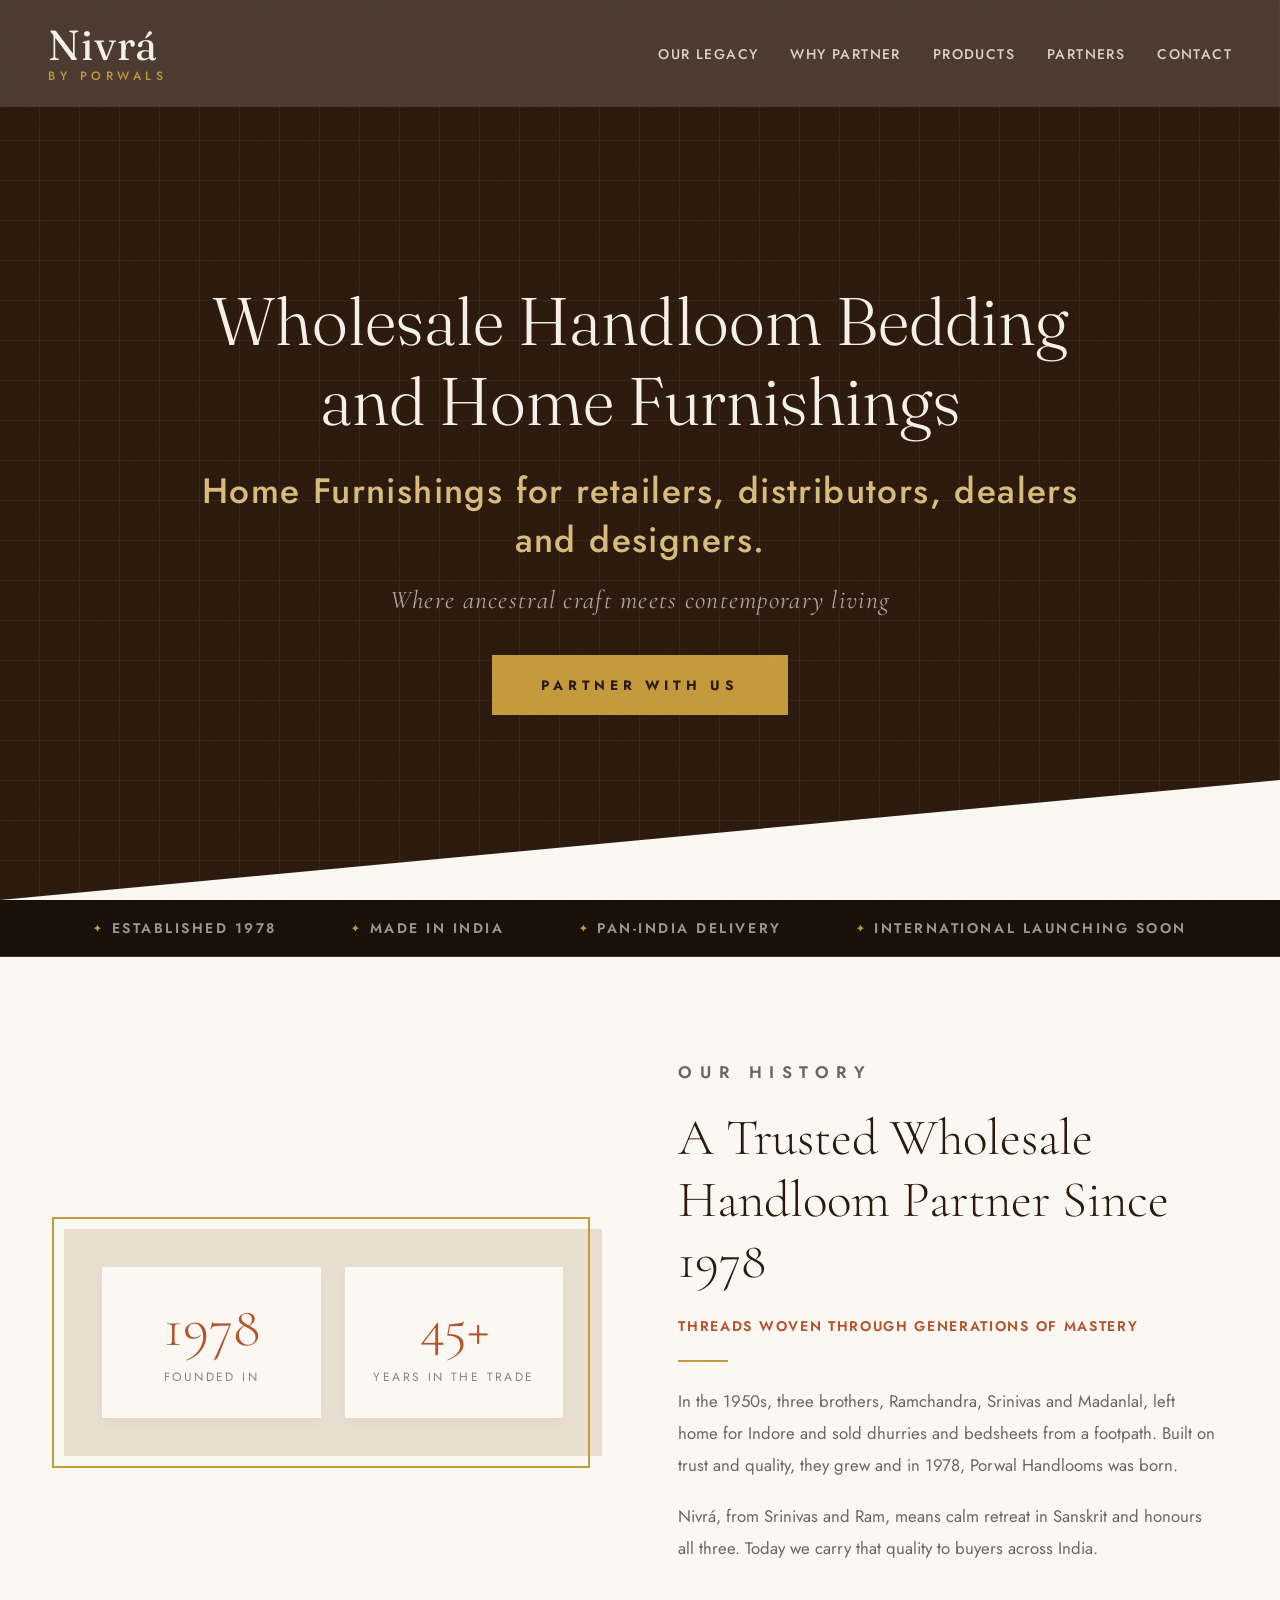
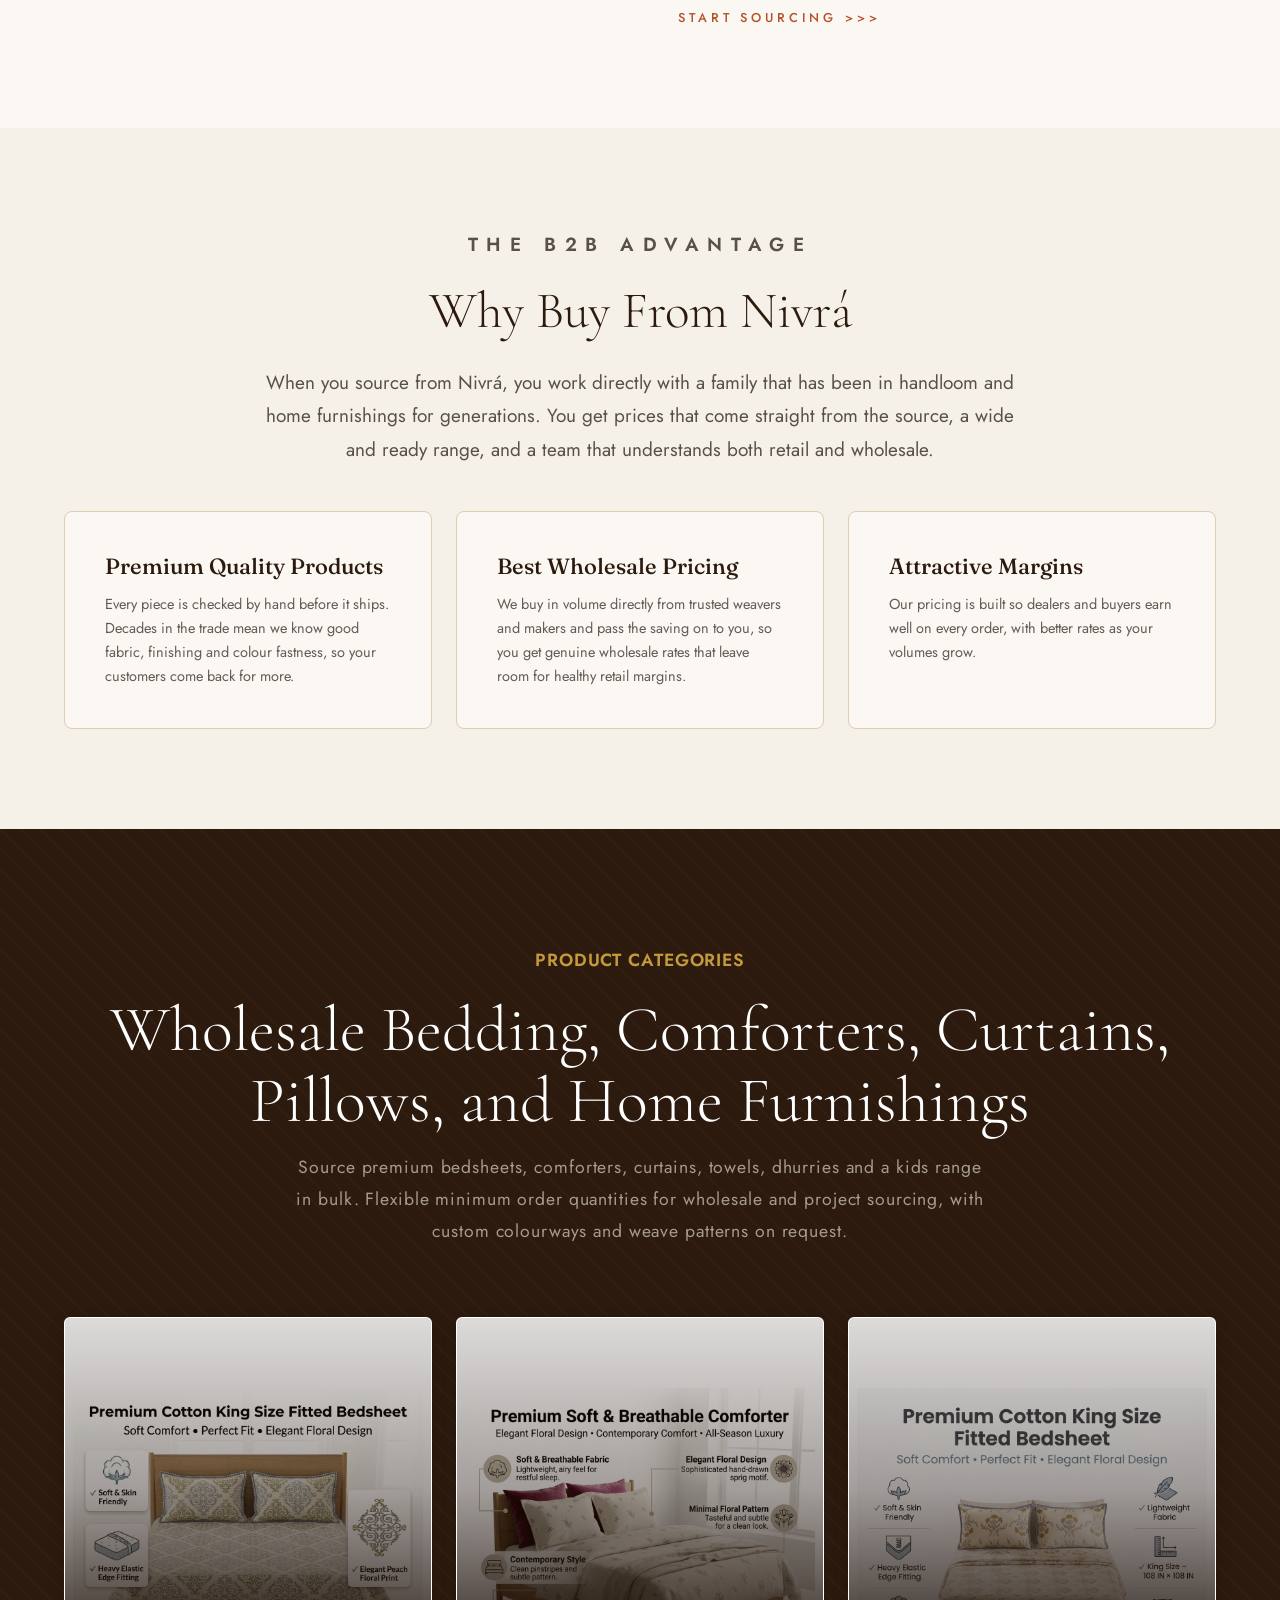
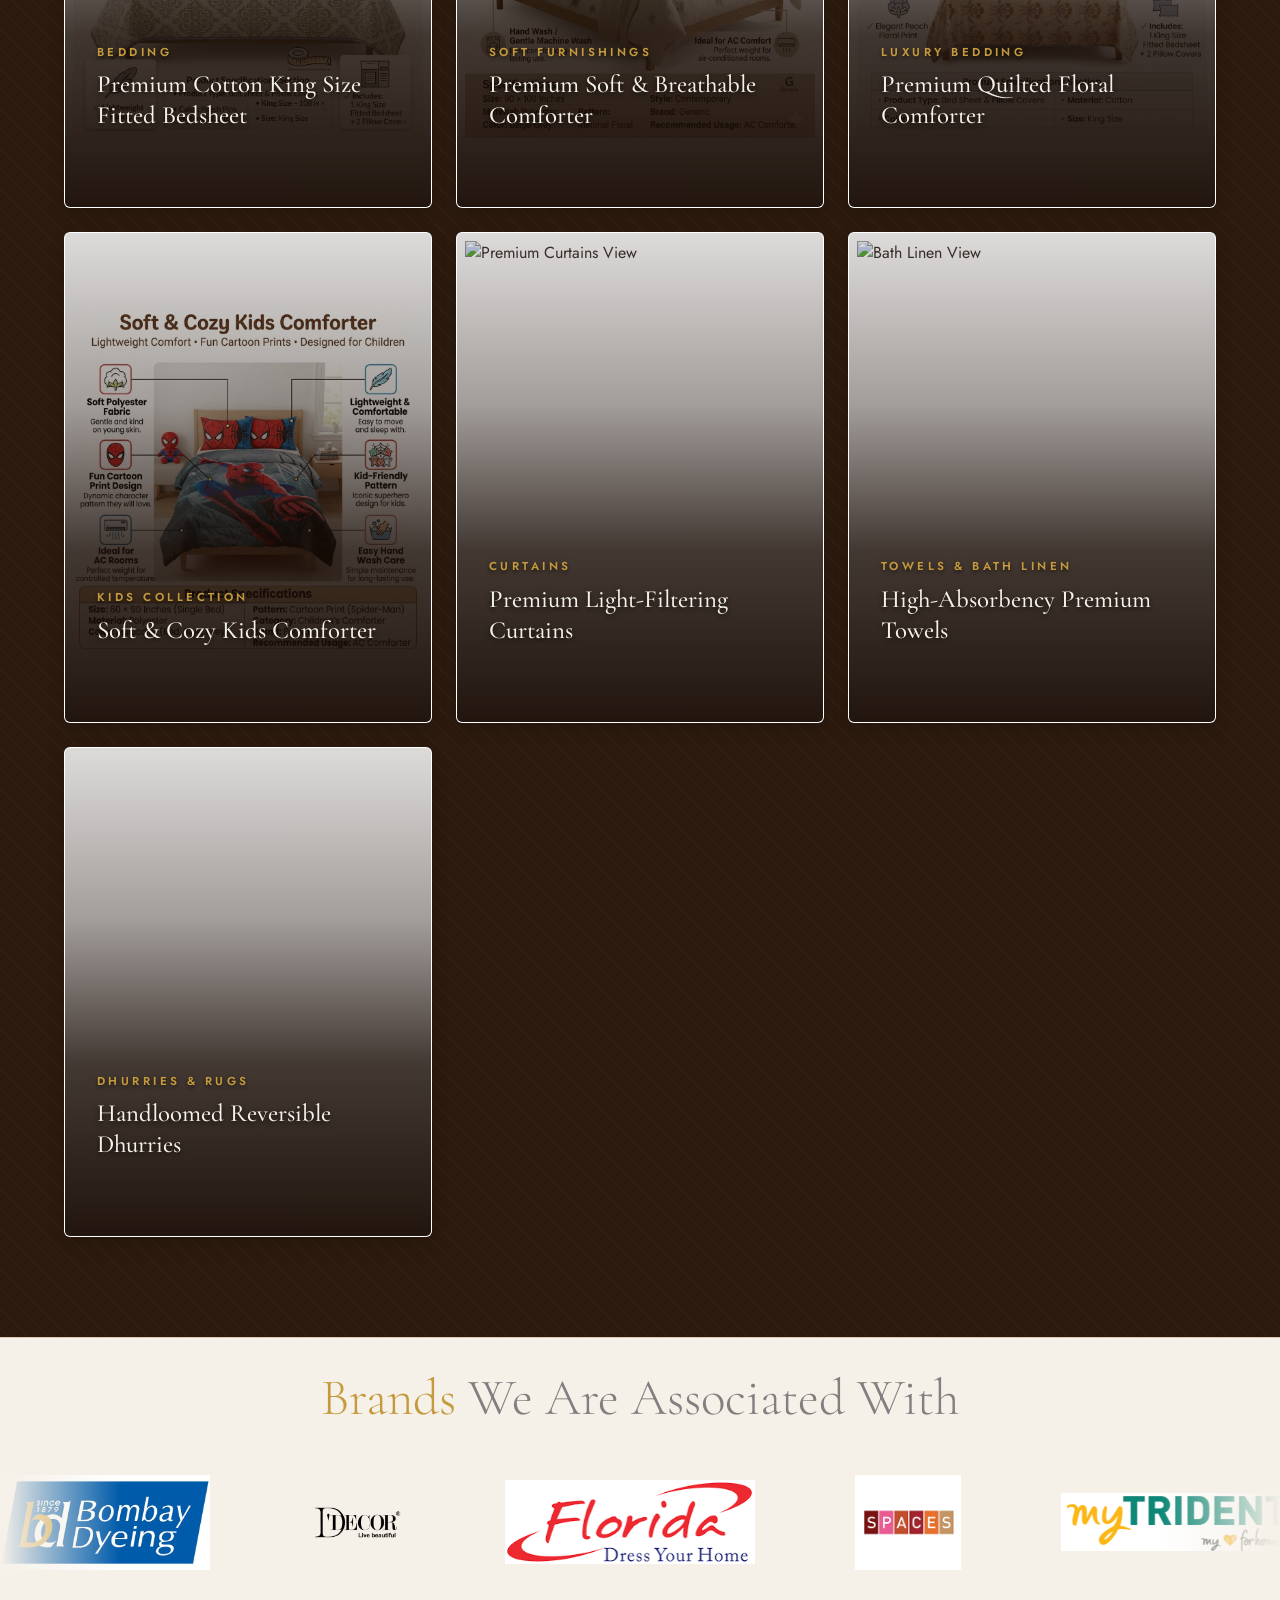
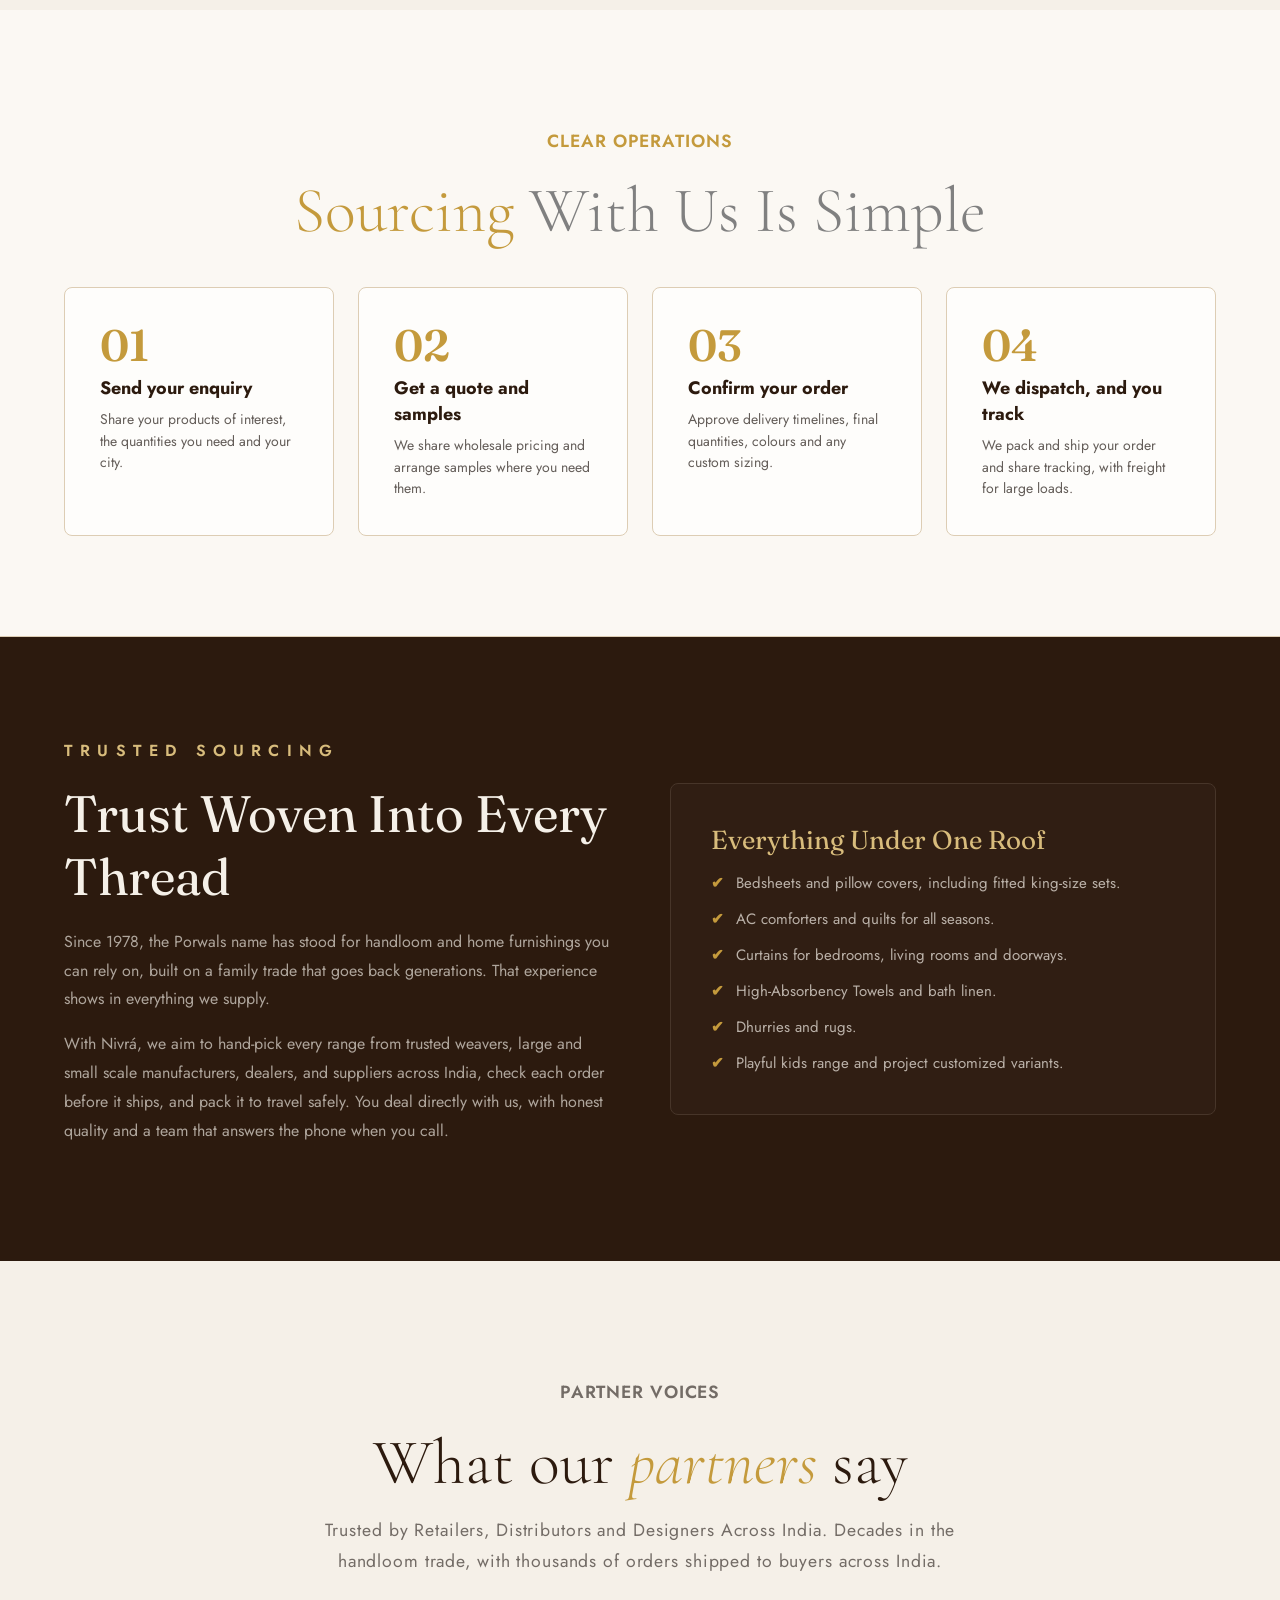
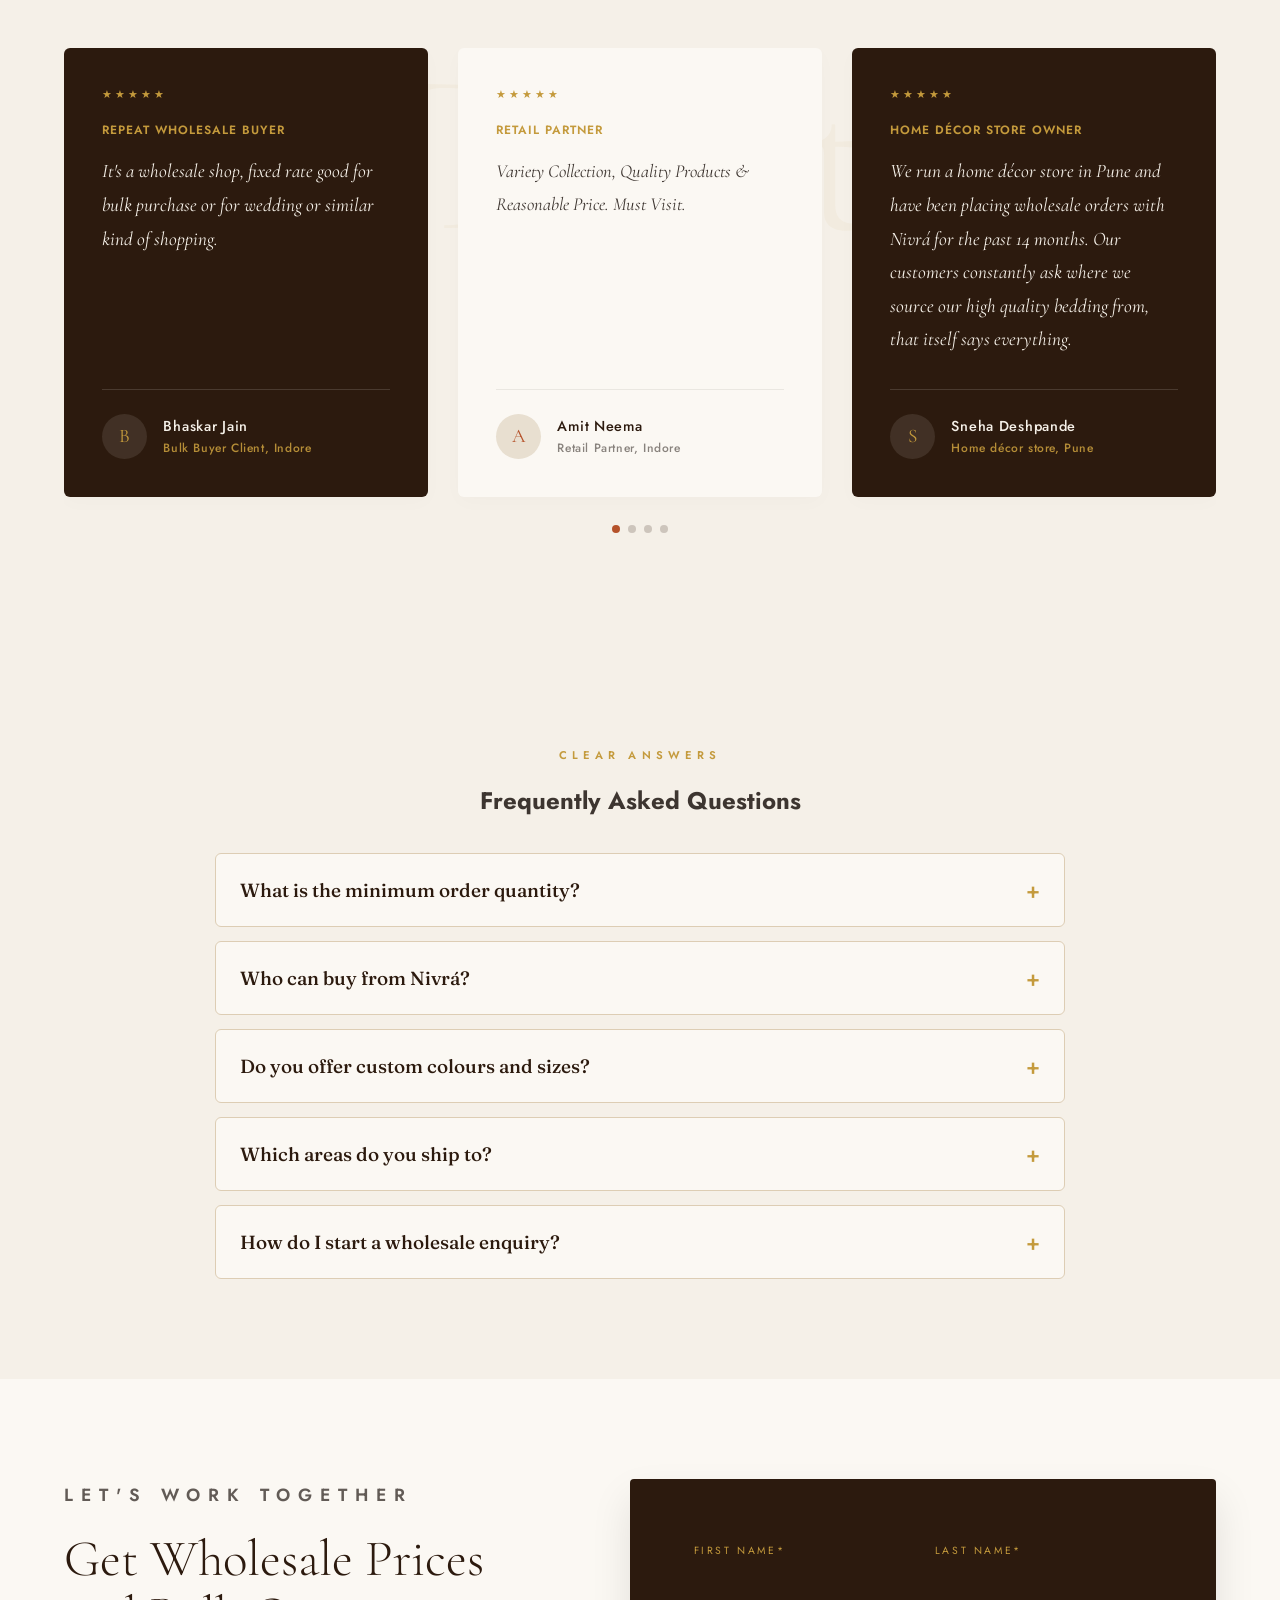
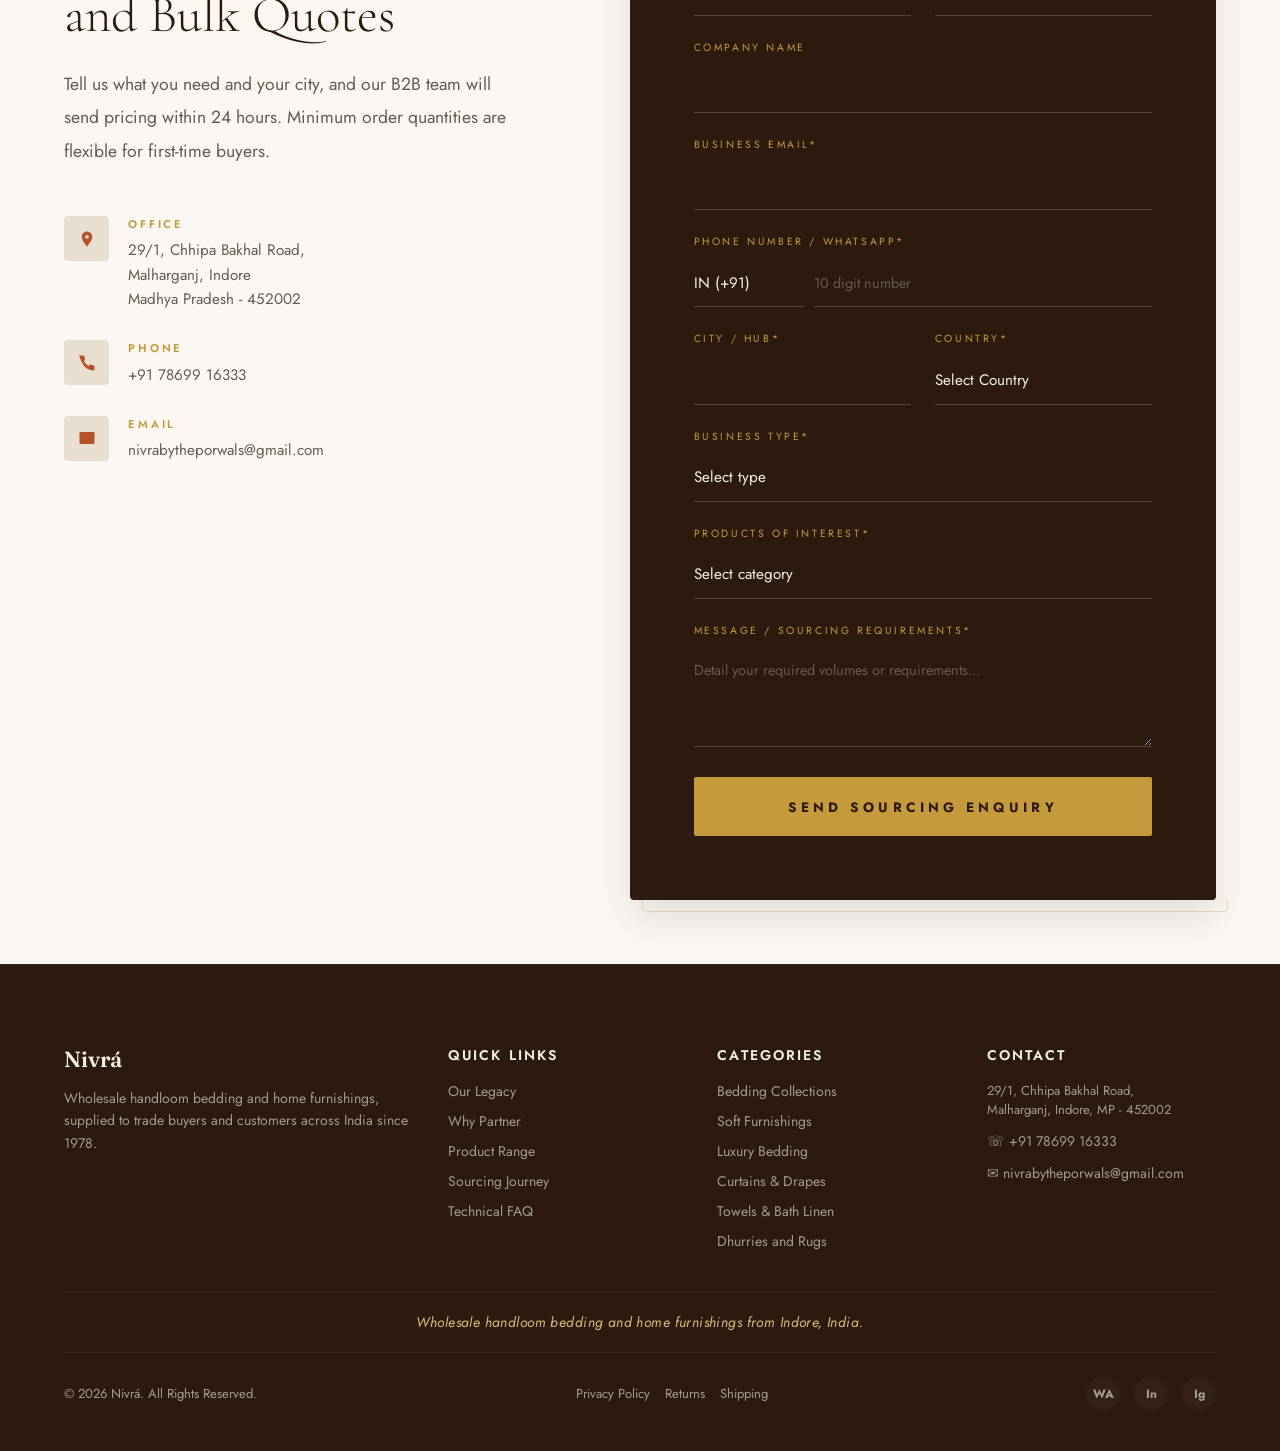
==== commit 30195f45: "Update index.html" ====
--- a/index.html
+++ b/index.html
@@ -4,7 +4,8 @@
 <meta charset="UTF-8">
 <meta name="format-detection" content="telephone=no" />
 <meta name="viewport" content="width=device-width, initial-scale=1.0">
-
+<link rel="icon" type="image/jpeg" href="logo.JPG">
+        
 <title>Wholesale Handloom Bedding & Home Furnishings | Nivrá by Porwals</title>
 <meta name="description" content="A B2B handloom supplier based in Indore... dependable bulk supply of premium bedsheets, quilts, comforters, curtains, towels and dhurries">
 <meta name="keywords" content="wholesale bedsheets supplier, handwoven dhurries wholesale, B2B handloom supplier">
@@ -1330,7 +1331,7 @@
     <span class="brand-subtext">by porwals</span>
   </a>
   
-  <ul class="nav-links">
+ <ul class="nav-links">
     <li><a href="#legacy">Our Legacy</a></li>
     <li><a href="#why-partner">Why Partner</a></li>
     <li><a href="#products">Products</a></li>
@@ -1502,9 +1503,9 @@
            data-cat="Curtains" 
            data-title="Premium Light-Filtering Curtains" 
            data-desc="Tailored architectural curtain drapes with reinforced eyelet parameters. Offers structural alignment and balanced ambient light filtering for boutique hotels and modern residential spaces."
-           data-images="./Porwal Images/kingsize fitted bedsheet 2/kingsize bed.png">
+           data-images="./Porwal Images/curtains/c1.jpeg, ./Porwal Images/curtains/c2.jpeg">
         <div class="product-illustration">
-          <img src="./Porwal Images/kingsize fitted bedsheet 2/kingsize bed.png" alt="Premium Curtains View" class="product-image">
+          <img src="./Porwal Images/curtains/c1.jpeg" alt="Premium Curtains View" class="product-image">
         </div>
         <div class="product-overlay">
           <span class="product-category">Curtains</span>
@@ -1518,9 +1519,9 @@
            data-cat="Towels & Bath Linen" 
            data-title="High-Absorbency Premium Towels" 
            data-desc="Long-loop premium combed cotton bath linens engineered specifically for heavy institutional laundering cycles. High tensile warp thread build-up guarantees performance."
-           data-images="./Porwal Images/kingsize fitted bedsheet 1/openart-gpt-image-2-edit-1_1779703741206_68b89252.jpg">
+           data-images="./Porwal Images/bathtowel/bathtowel.jpeg">
         <div class="product-illustration">
-          <img src="./Porwal Images/kingsize fitted bedsheet 1/openart-gpt-image-2-edit-1_1779703741206_68b89252.jpg" alt="Bath Linen View" class="product-image">
+          <img src="./Porwal Images/bathtowel/bathtowel.jpeg" alt="Bath Linen View" class="product-image">
         </div>
         <div class="product-overlay">
           <span class="product-category">Towels & Bath Linen</span>
@@ -1534,9 +1535,9 @@
            data-cat="Dhurries & Rugs" 
            data-title="Handloomed Reversible Dhurries" 
            data-desc="Authentic handloomed dhurries and rugs featuring traditional and contemporary patterns. Highly durable, reversible, and perfect for high-traffic areas or living spaces."
-           data-images="./Porwal Images/kingsize fitted bedsheet/kingsize bedseet 1.png">
+           data-images="./Porwal Images/rugs/rug.jpeg">
         <div class="product-illustration">
-          <img src="./Porwal Images/kingsize fitted bedsheet/kingsize bedseet 1.png" alt="Dhurries and Rugs" class="product-image" onerror="this.style.display='none'">
+          <img src="./Porwal Images/rugs/rug.jpeg" alt="Dhurries and Rugs" class="product-image" onerror="this.style.display='none'">
           </div>
         <div class="product-overlay">
           <span class="product-category">Dhurries & Rugs</span>
@@ -1693,7 +1694,7 @@
               <div class="author-avatar">A</div>
               <div>
                 <div class="author-name">Arjun Shetty</div>
-                <div class="author-company">Interior designer, Mumbai</div>
+                <div class="author-company">Interior designer, Bangalore</div>
               </div>
             </div>
           </div>
@@ -2343,4 +2344,4 @@
 </script>
 
 </body>
-</html>+</html>
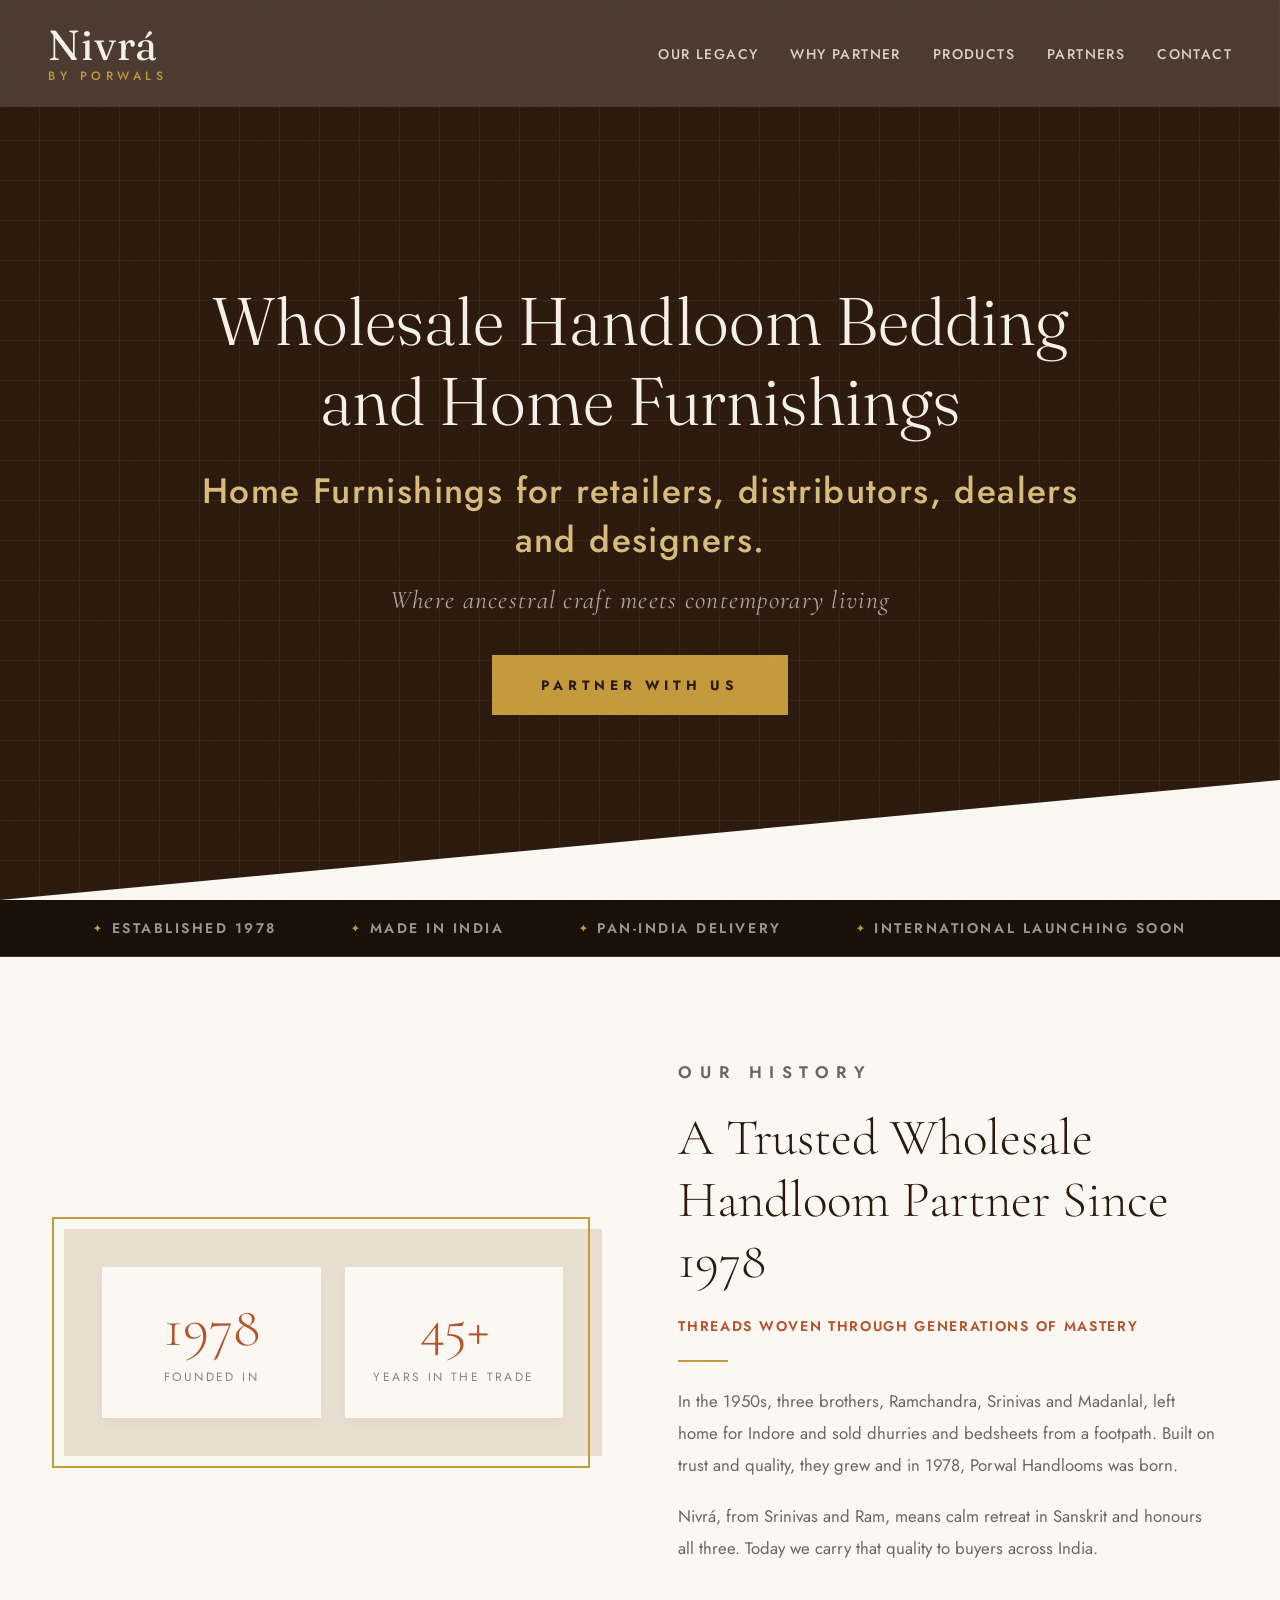
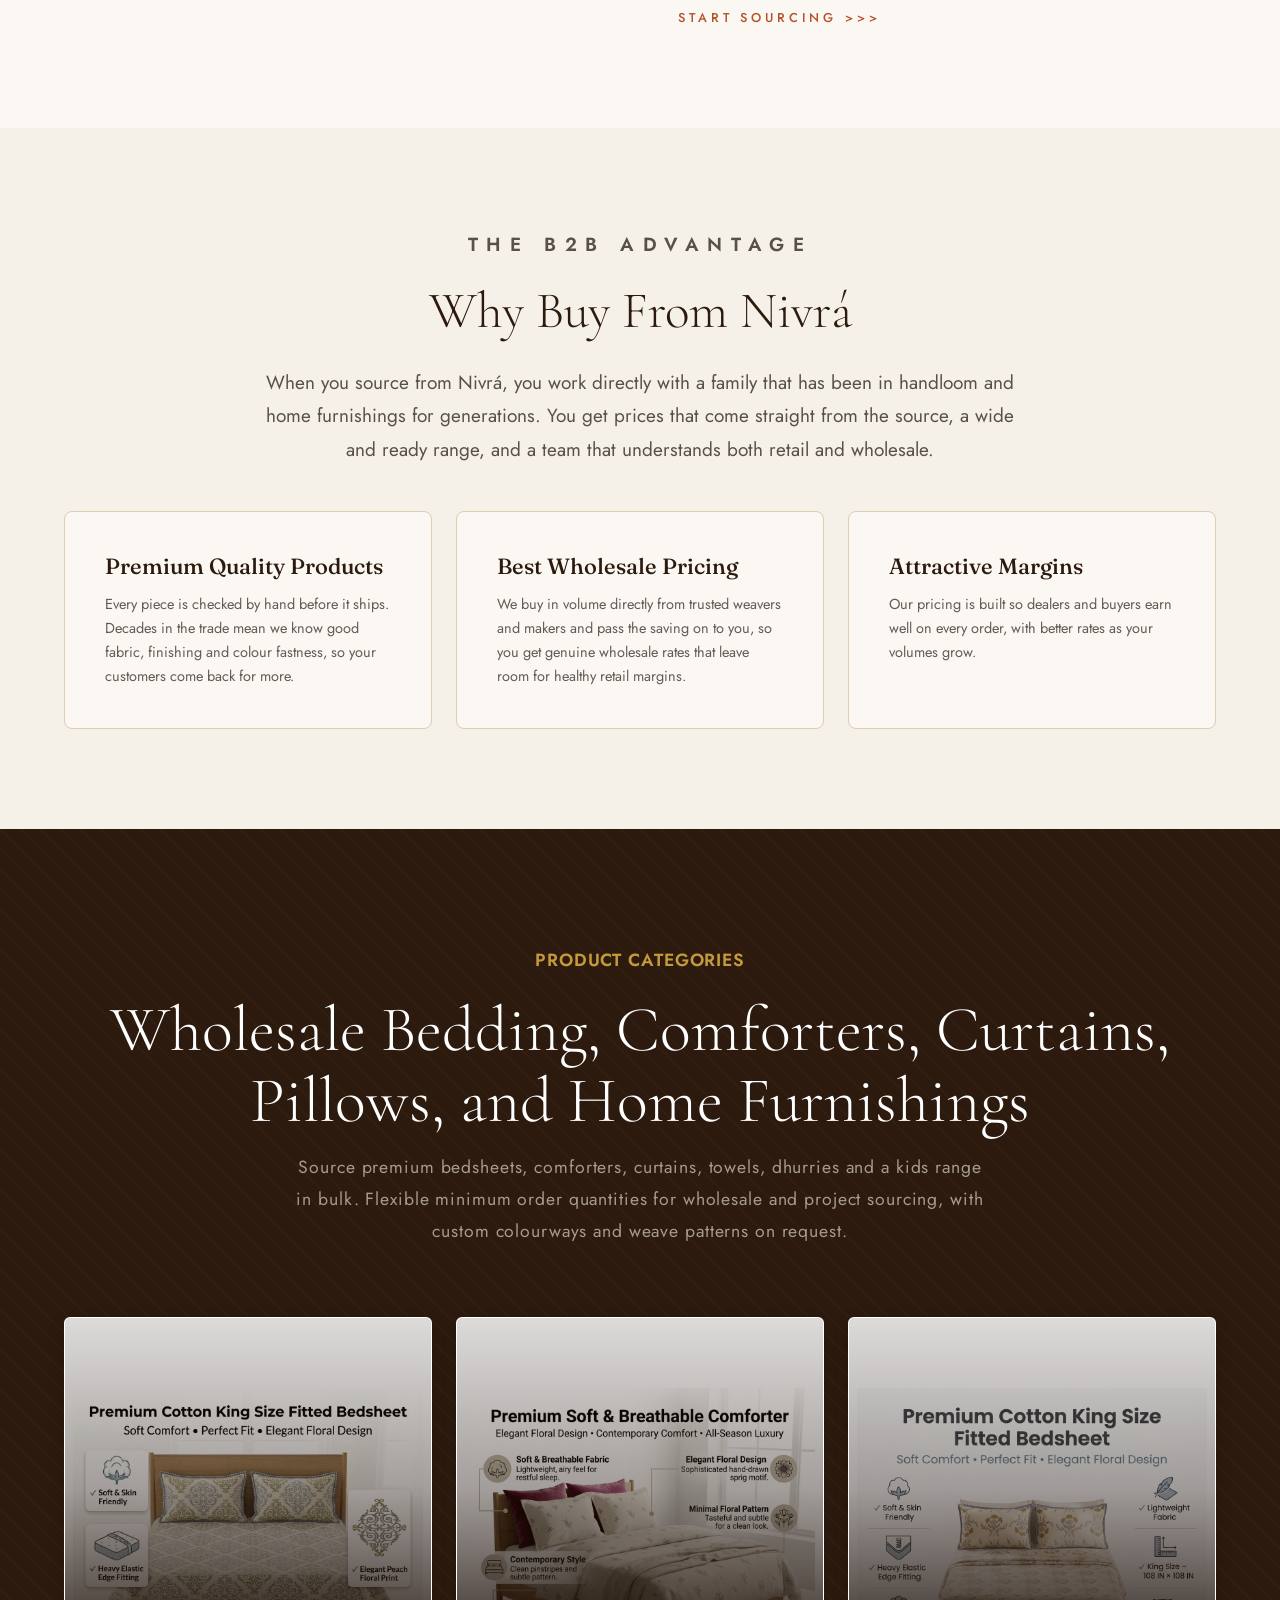
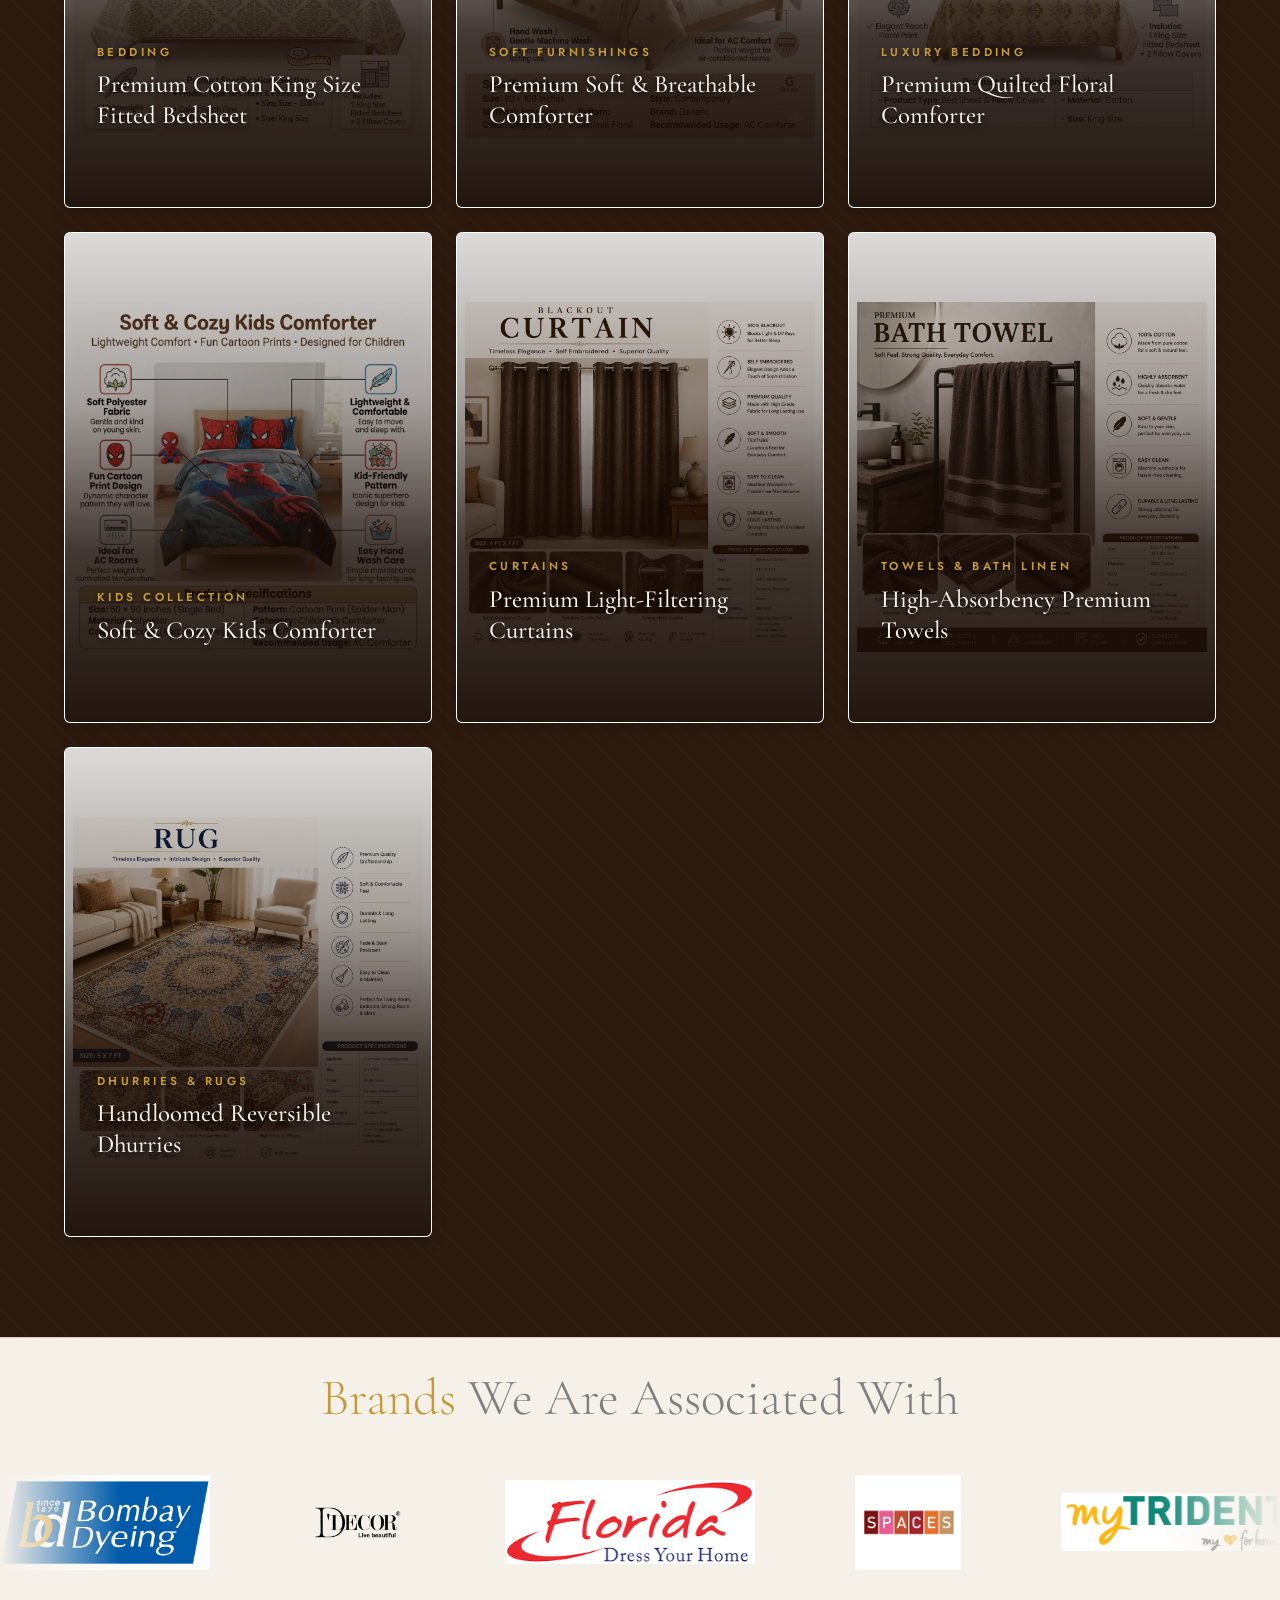
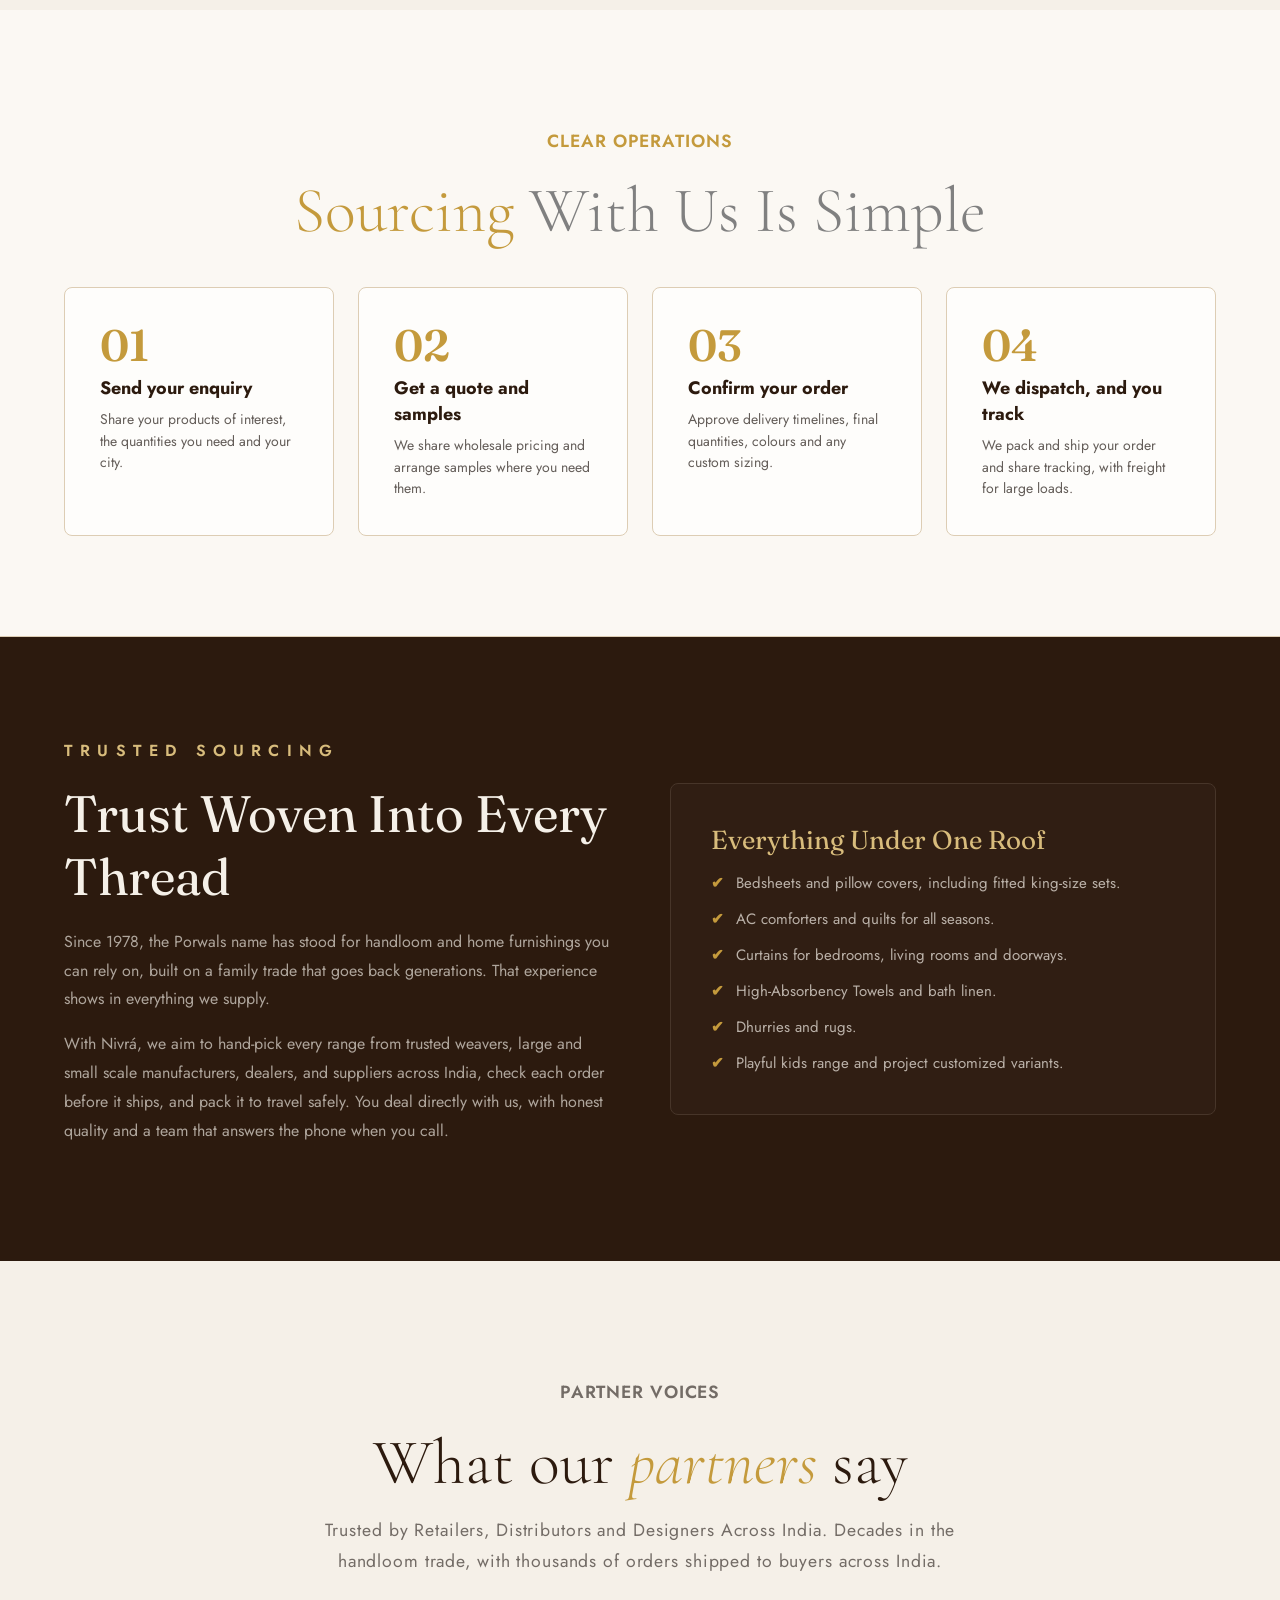
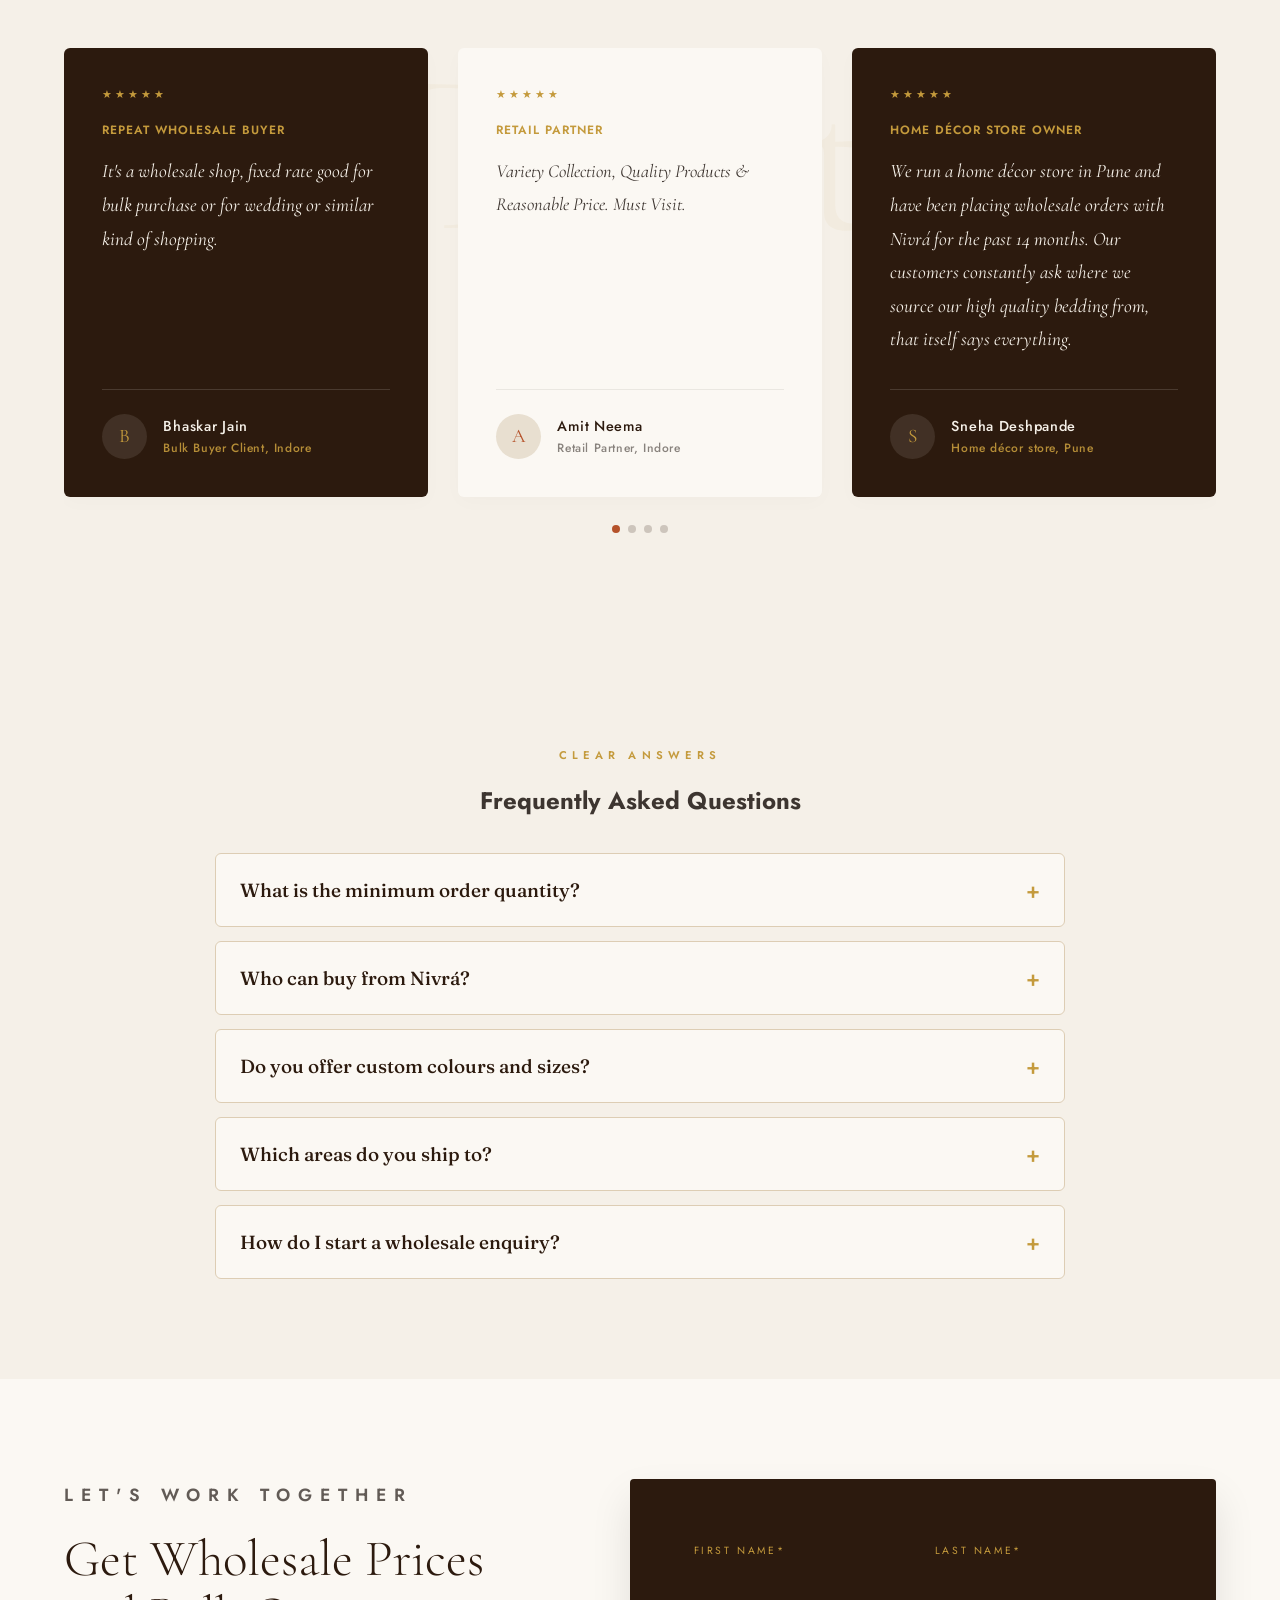
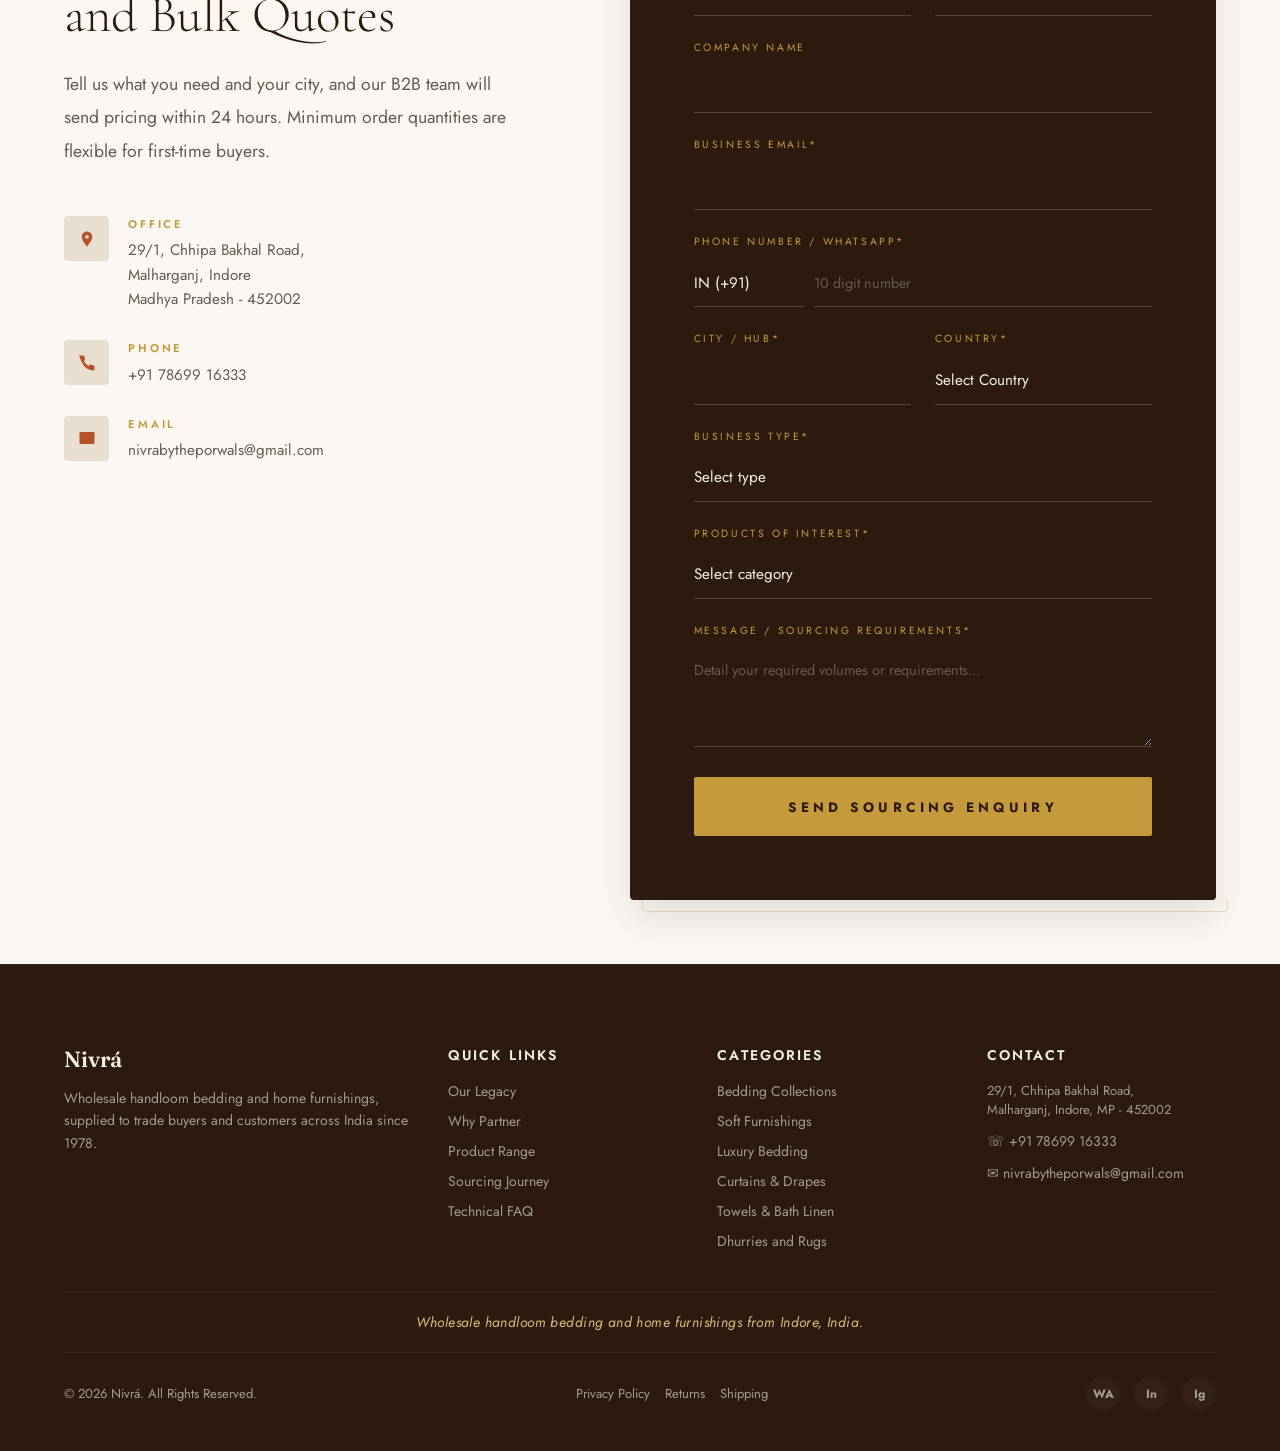
==== commit 0f13730f: "Update index.html" ====
--- a/index.html
+++ b/index.html
@@ -2243,7 +2243,7 @@
 
   const formData = new FormData(form);
 
-  fetch('https://formsubmit.co/ajax/partnerenquiry@nivrabyporwals.com', {
+  fetch('https://formsubmit.co/ajax/nivrabytheporwals@gmail.com', {
     method: 'POST',
     body: formData,
     headers: { 'Accept': 'application/json' }
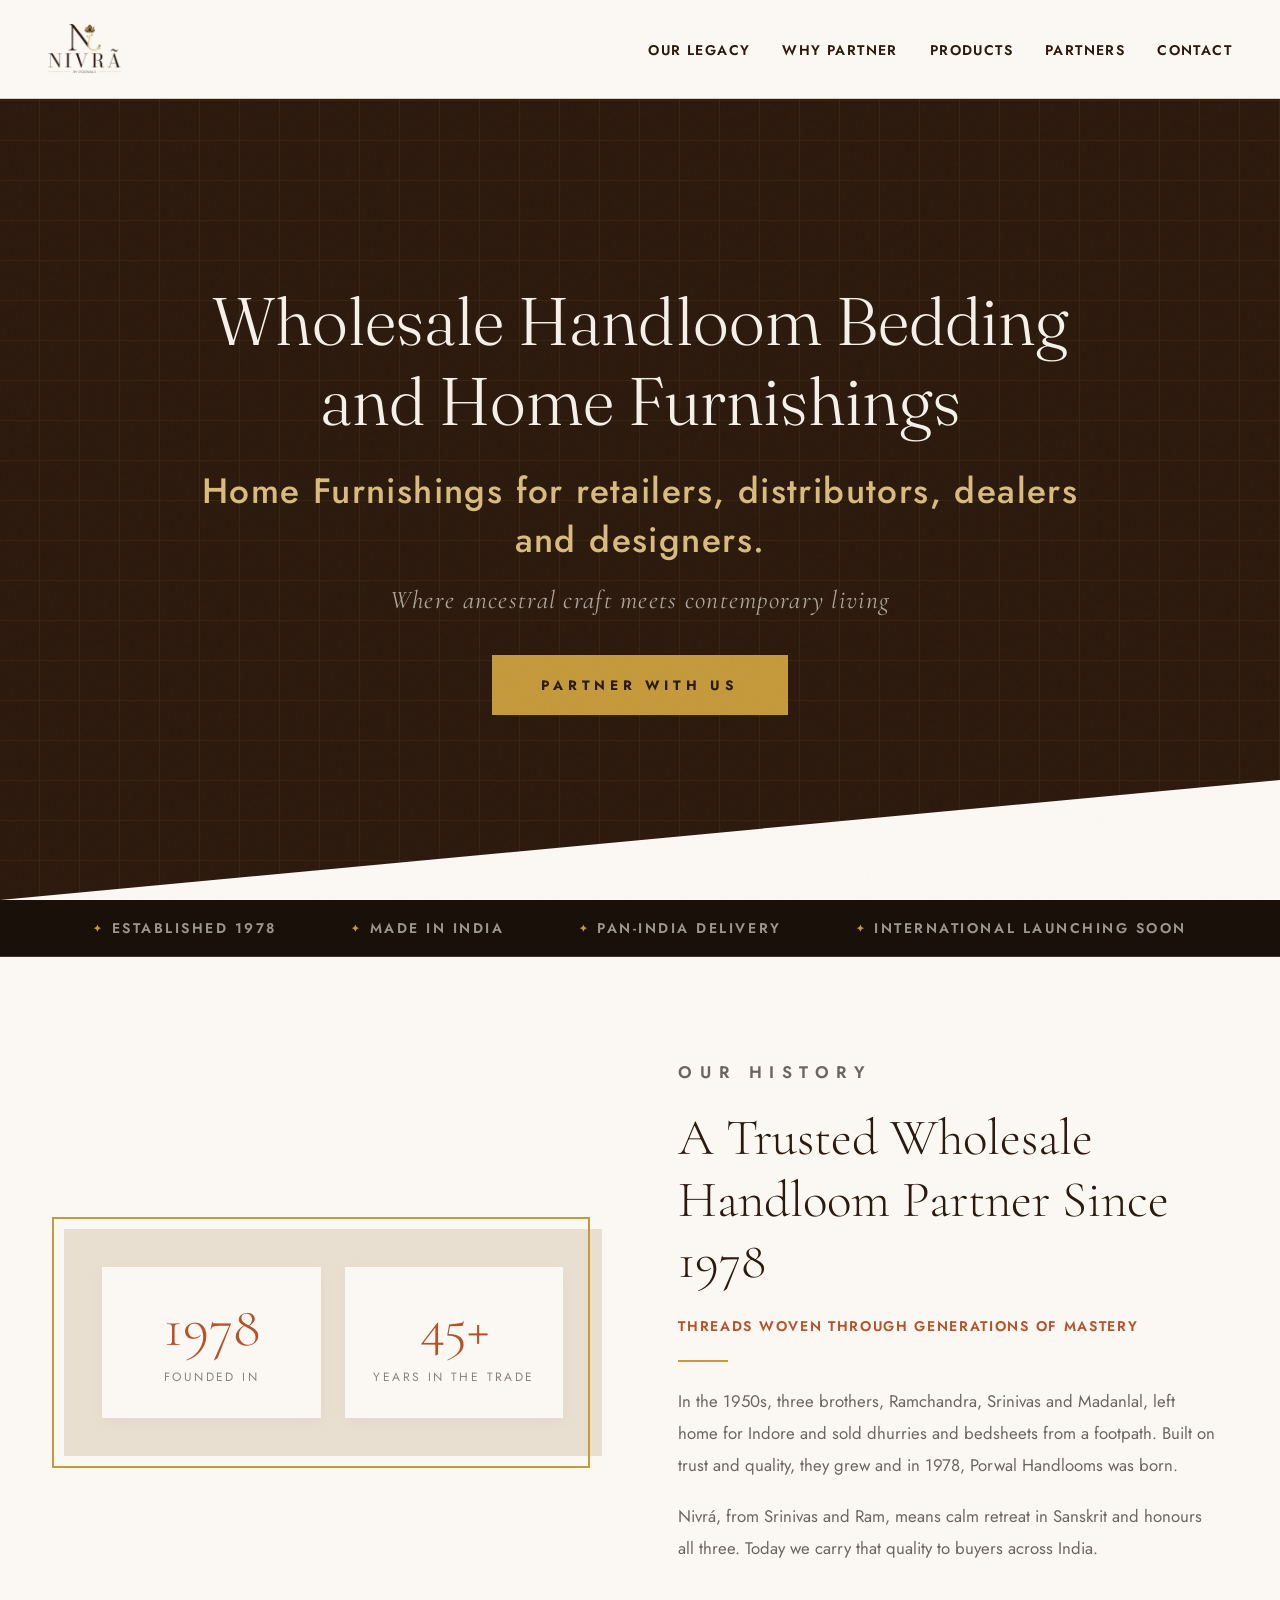
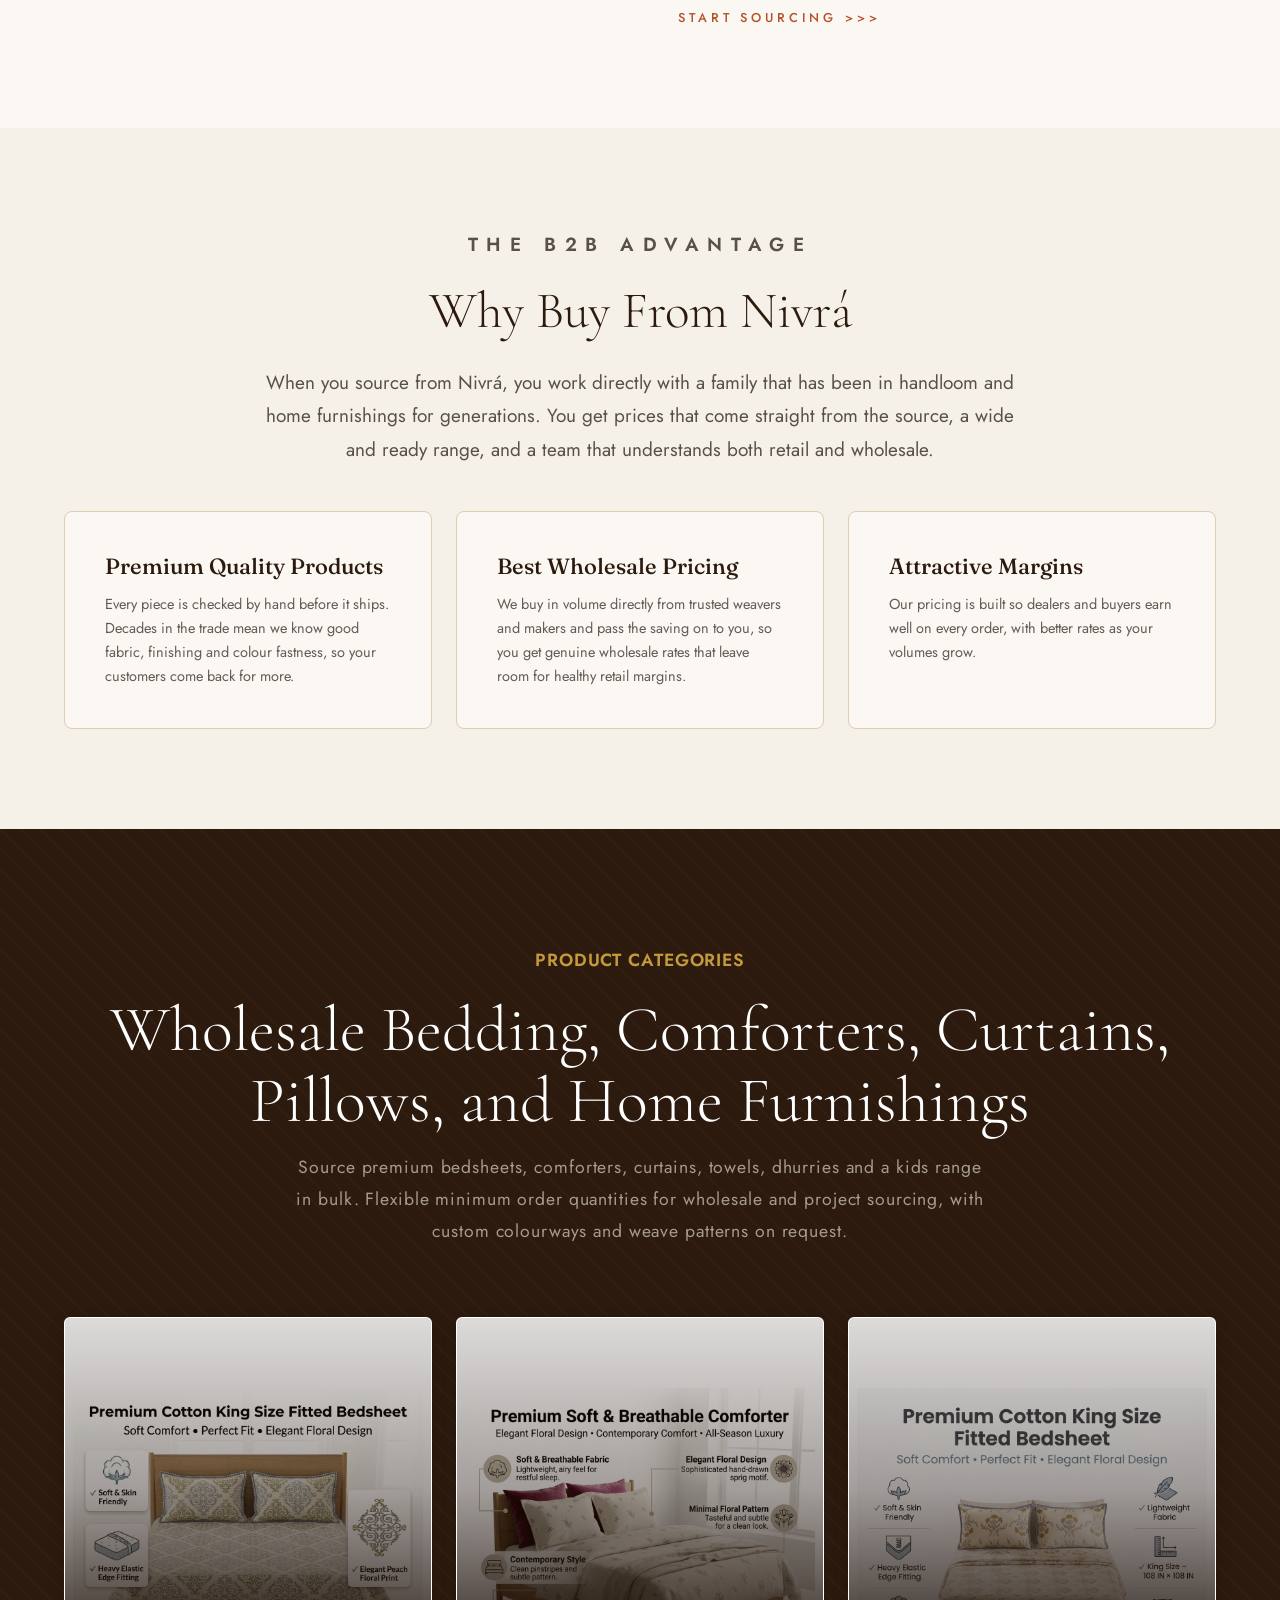
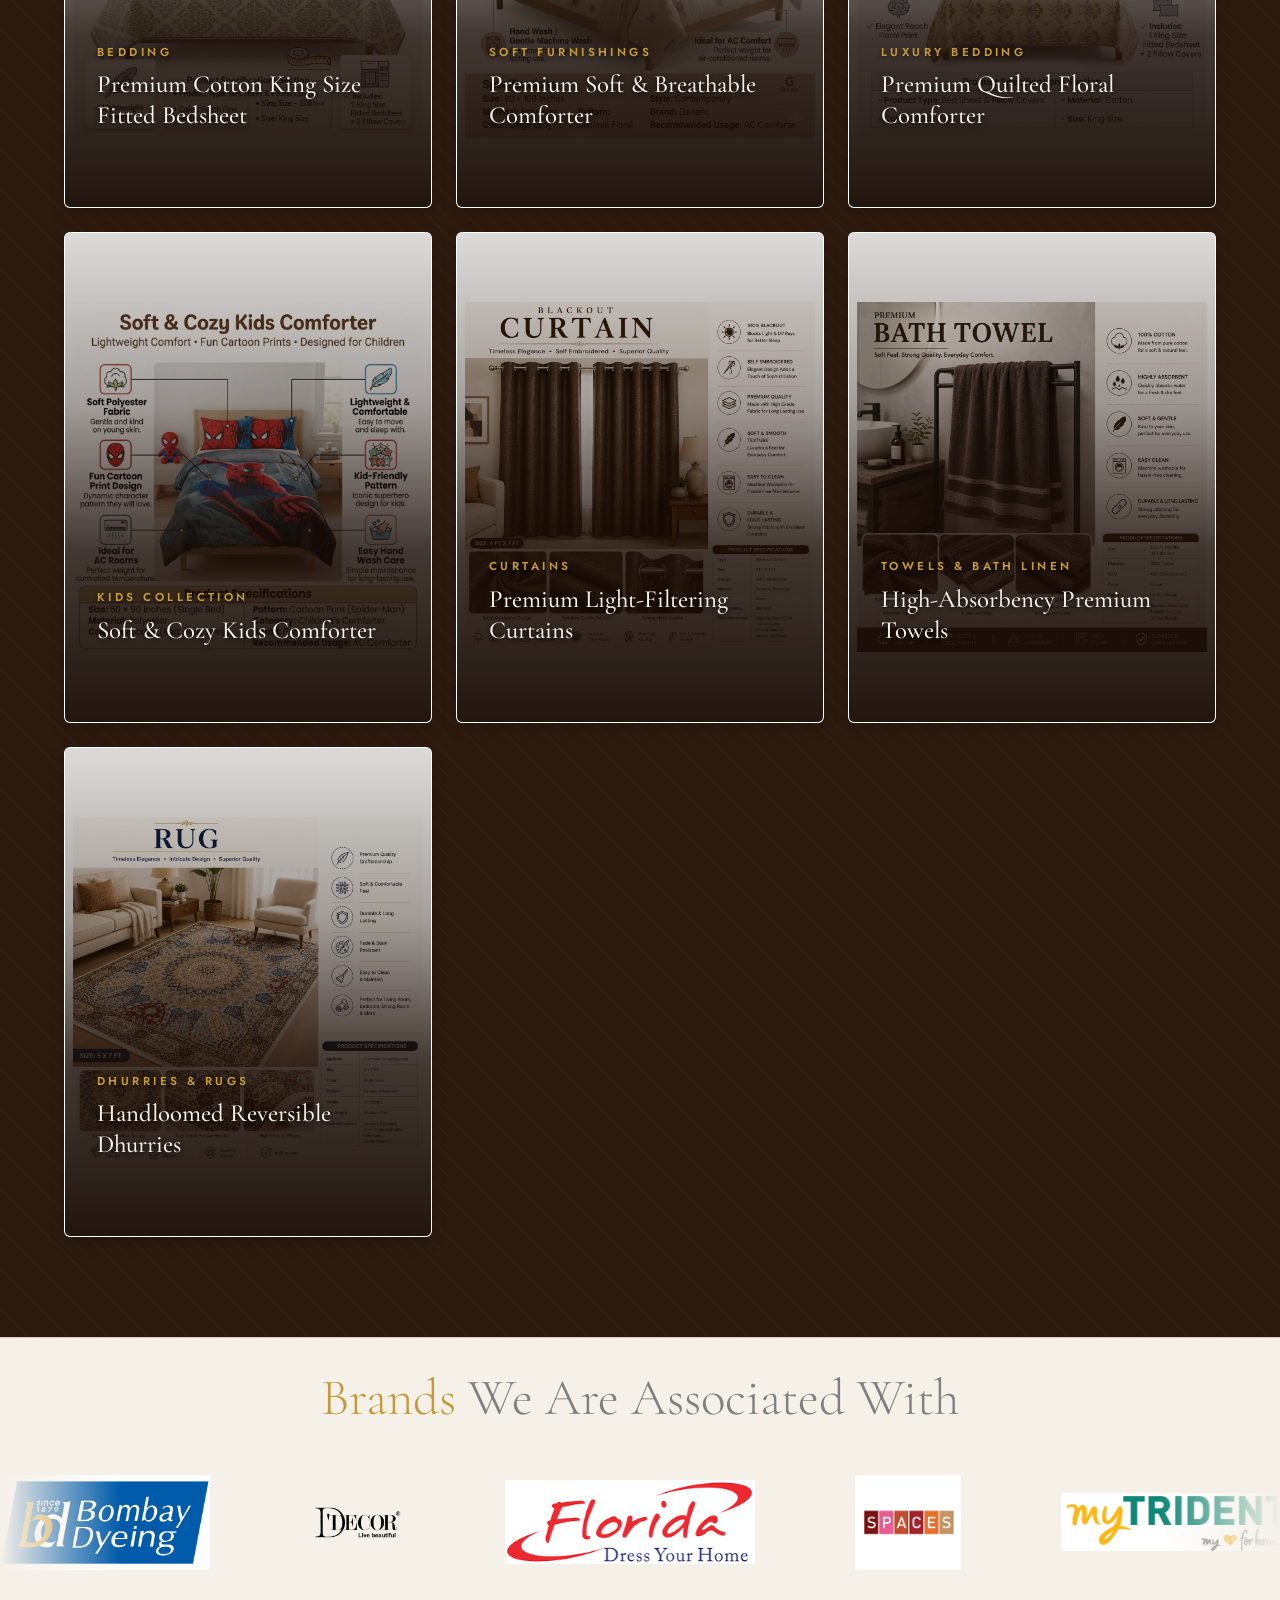
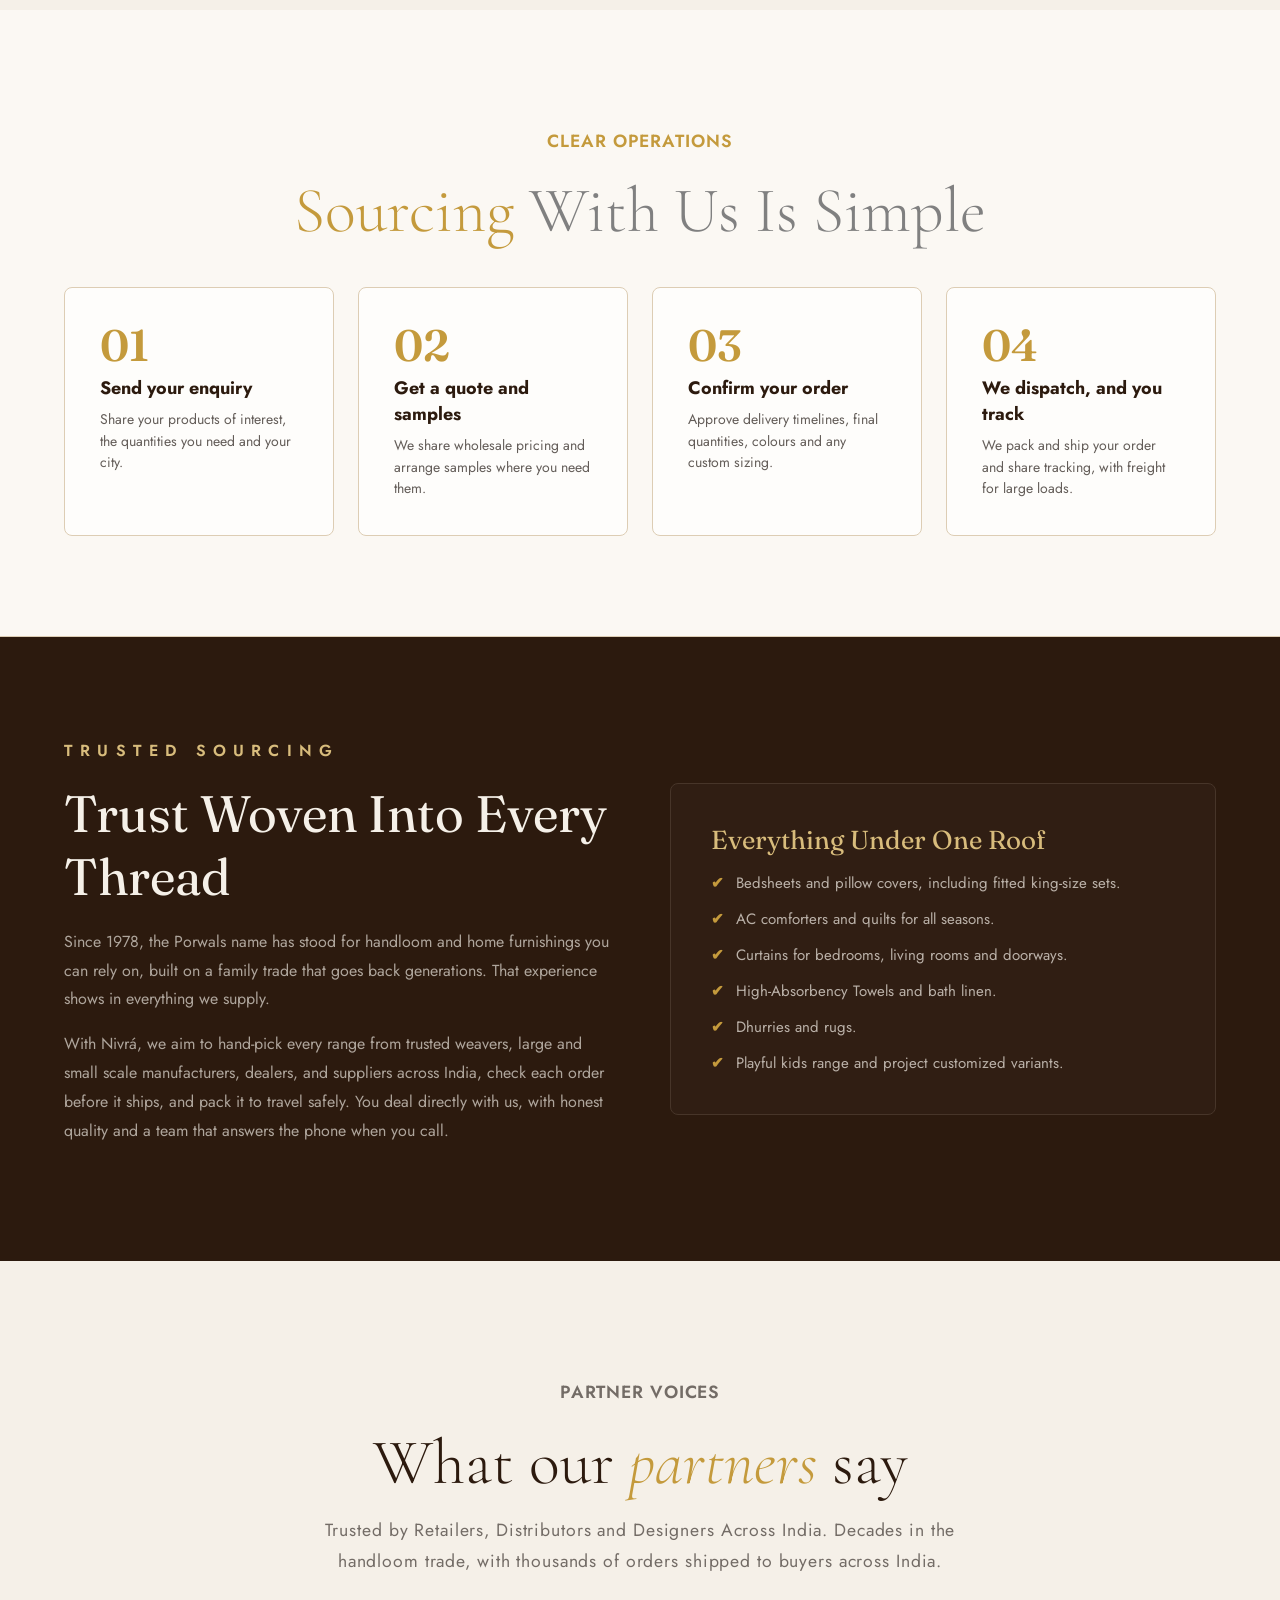
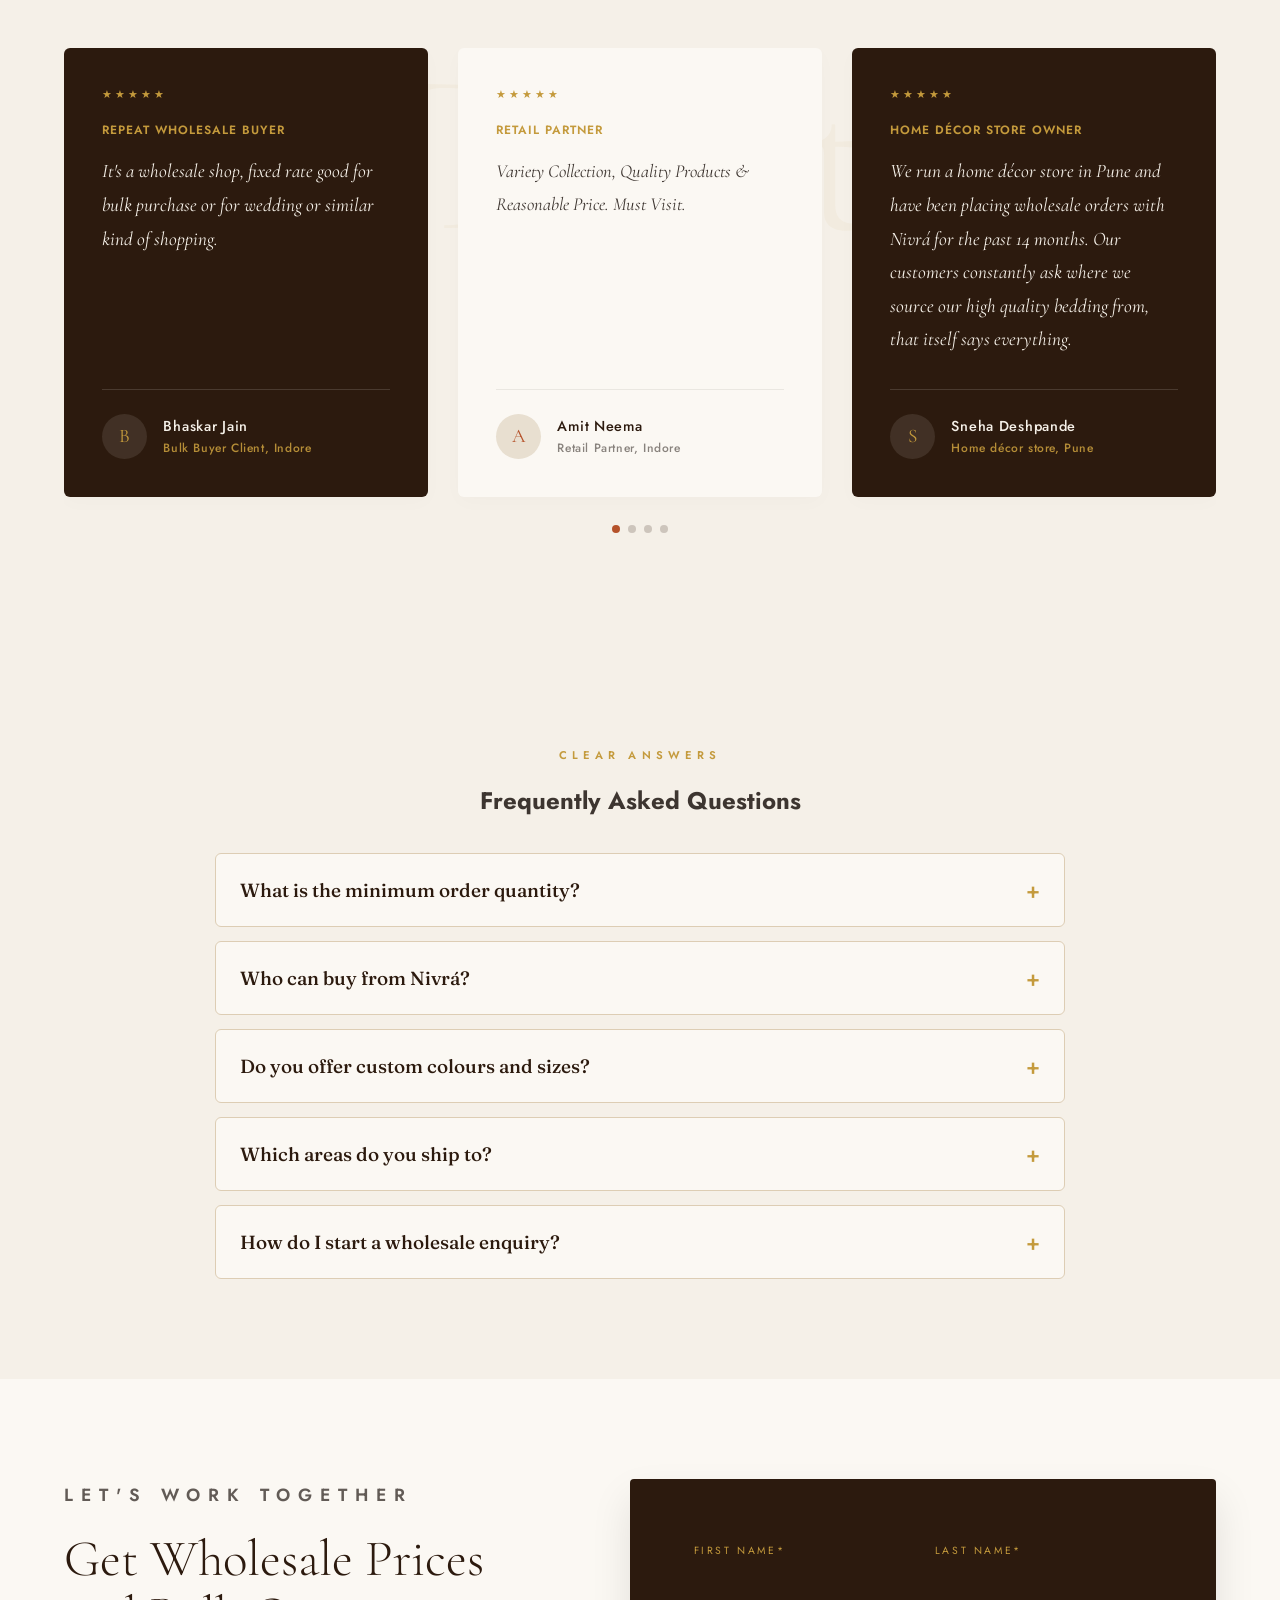
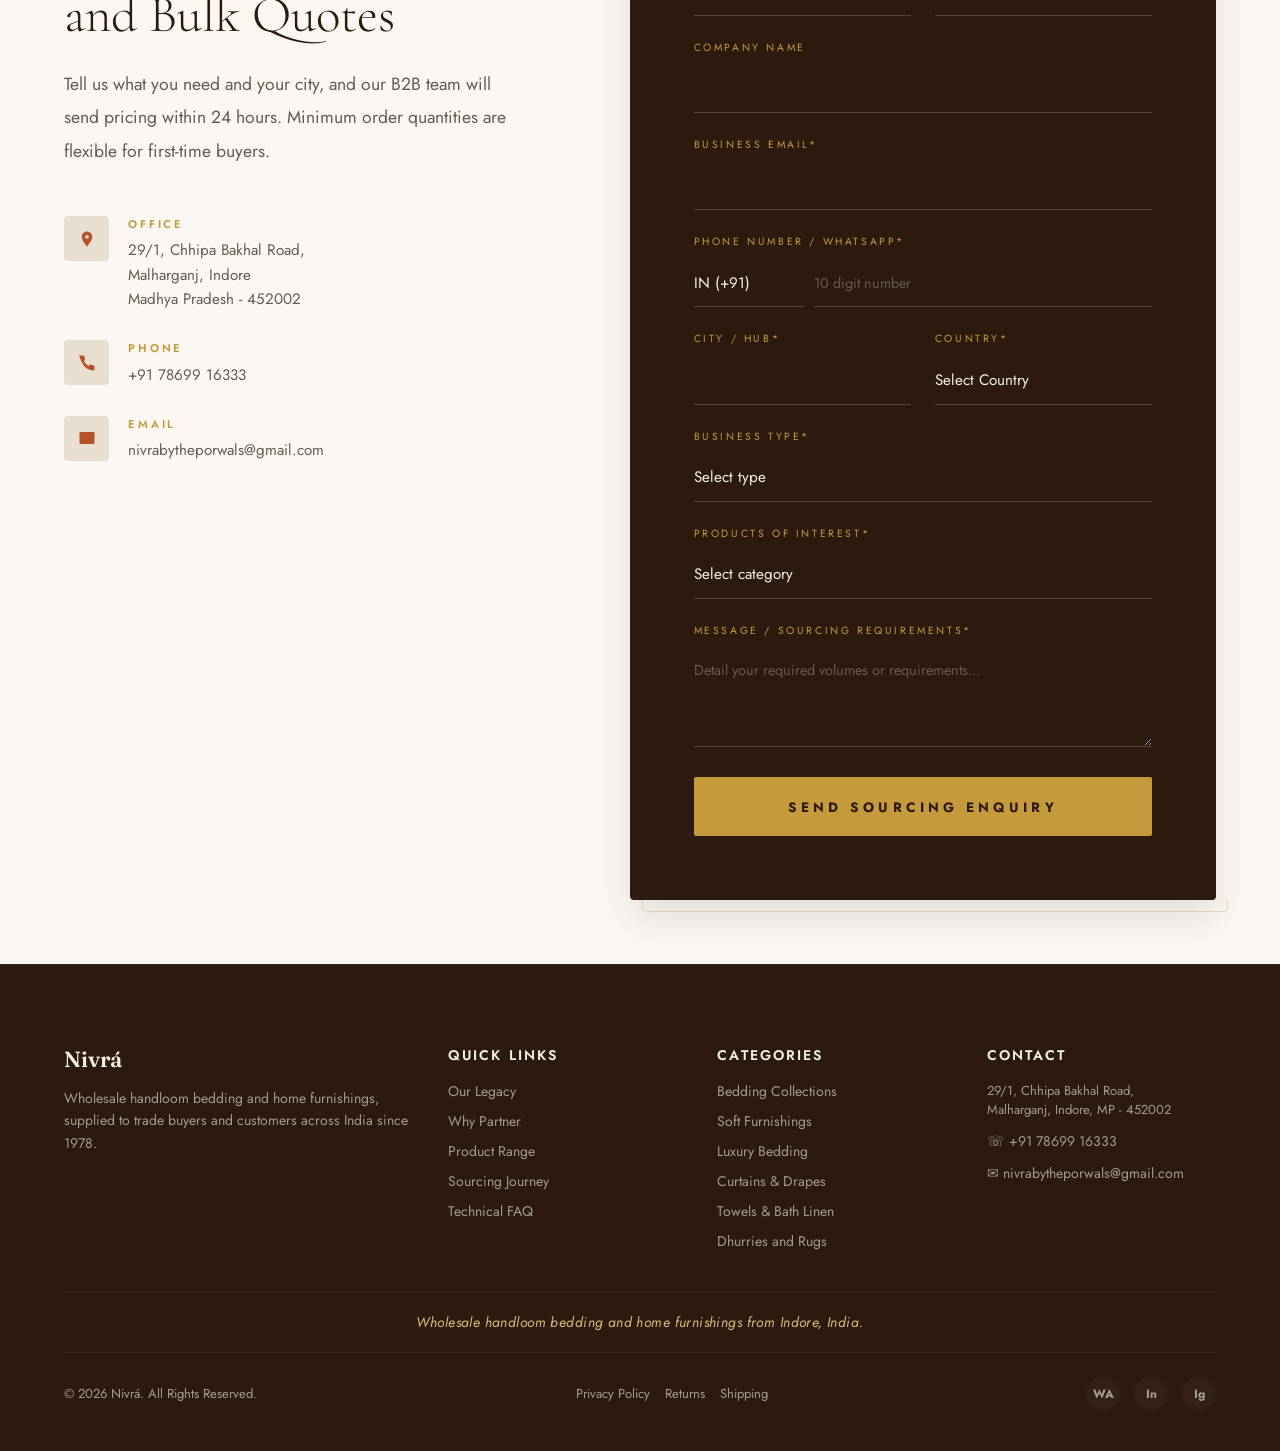
==== commit 38ac5867: "Add files via upload" ====
--- a/index.html
+++ b/index.html
@@ -4,8 +4,7 @@
 <meta charset="UTF-8">
 <meta name="format-detection" content="telephone=no" />
 <meta name="viewport" content="width=device-width, initial-scale=1.0">
-<link rel="icon" type="image/jpeg" href="logo.JPG">
-        
+
 <title>Wholesale Handloom Bedding & Home Furnishings | Nivrá by Porwals</title>
 <meta name="description" content="A B2B handloom supplier based in Indore... dependable bulk supply of premium bedsheets, quilts, comforters, curtains, towels and dhurries">
 <meta name="keywords" content="wholesale bedsheets supplier, handwoven dhurries wholesale, B2B handloom supplier">
@@ -1081,20 +1080,20 @@
     display: flex; 
     justify-content: space-between; 
     align-items: center; 
-    background-color: rgba(251, 248, 243, 0.15); /* Lightened alpha top menu bar */
-    border-bottom: 1px solid rgba(198,162,78,0); 
+    background-color: var(--warm-white); /* Light Background */
+    border-bottom: 1px solid var(--line-light); 
     backdrop-filter: blur(8px);
     -webkit-backdrop-filter: blur(8px);
     transition: all 0.4s cubic-bezier(0.25, 0.46, 0.45, 0.94); 
   }
   
   nav.scrolled { 
-    background-color: rgba(54, 38, 28, 0.95); /* Balanced contrast dark panel overlay */
+    background-color: #ffffff; /* Page Scroll karne par Solid Light Background */
     padding: 1rem clamp(1.5rem, 4vw, 3rem); 
-    border-bottom: 1px solid rgba(198,162,78,0.15); 
+    border-bottom: 1px solid var(--line-light); 
     backdrop-filter: blur(16px);
     -webkit-backdrop-filter: blur(16px);
-    box-shadow: 0 4px 20px rgba(0,0,0,0.15); 
+    box-shadow: 0 4px 20px rgba(0,0,0,0.08); 
   }
 
   .nav-brand-container { 
@@ -1137,10 +1136,10 @@
   .nav-links a { 
     font-family: "Jost", sans-serif;
     font-size: 14px; 
-    font-weight: 500; 
+    font-weight: 600; /* Darker readable text */
     letter-spacing: 0.1em; 
     text-transform: uppercase; 
-    color: rgba(238, 227, 211, 0.9); 
+    color: var(--deep-brown); /* Dark Brown Text */
     text-decoration: none;
     position: relative; 
     padding: 8px 0; 
@@ -1164,15 +1163,21 @@
   .mobile-menu-btn { 
     display: none; 
     background: none; 
-    border: 1px solid rgba(198,162,78,0.3); 
-    color: rgba(238, 227, 211, 0.9); 
+    border: 1px solid var(--line-light); 
+    color: var(--deep-brown); /* Dark Icon Color */
     cursor: pointer; 
     z-index: 100001; 
     padding: 8px 12px; 
     border-radius: 6px;
     transition: all 0.35s ease;
   }
-  .mobile-menu-btn:hover { background-color: rgba(255,255,255,0.05); border-color: var(--gold); }
+  .mobile-menu-btn:hover { background-color: rgba(0,0,0,0.05); border-color: var(--gold); }
+
+/* Cross icon jab open ho tab dark brown/gold dikhe */
+.mobile-menu-btn.is-active {
+  color: var(--gold);
+  border-color: var(--gold);
+}
 
   @media (max-width: 800px) {
     body.menu-open { overflow: hidden !important; }
@@ -1182,23 +1187,25 @@
     .mobile-menu-btn.is-active #icon-hamburger { display: none; }
     .mobile-menu-btn.is-active #icon-close { display: block; }
 
-    .nav-links {
+   .nav-links {
       position: fixed;
       top: 0; bottom: 0; right: -100%;
       width: 100vw; height: 100vh;
-      background: #2C1A0E; 
+      background: var(--warm-white);; 
       flex-direction: column;
       justify-content: center;
       align-items: center;
       gap: 2.5rem;
-      transition: right 0.4s cubic-bezier(0.77, 0, 0.175, 1);
+      /* opacity aur visibility transition property me add kiya hai */
+      transition: right 0.4s cubic-bezier(0.77, 0, 0.175, 1), opacity 0.4s ease, visibility 0.4s ease;
       z-index: 10000;
       opacity: 0;
       visibility: hidden;
     }
     .nav-links.is-open { right: 0; opacity: 1; visibility: visible; }
+    .nav-links.is-open { right: 0; opacity: 1; visibility: visible; }
     .nav-links li { width: 100%; text-align: center; }
-    .nav-links a { display: block; padding: 1rem; font-size: 1.0rem; letter-spacing: 0.25em; color: var(--cream); }
+    .nav-links a { display: block; padding: 1rem; font-size: 1.0rem; letter-spacing: 0.25em; color: var(--deep-brown); font-weight: 600; }
     .nav-links a:hover, .nav-links a:active { color: var(--gold); }
 
     .sidebar-overlay {
@@ -1327,11 +1334,10 @@
 
 <nav id="navbar">
   <a href="#hero" class="nav-brand-container" aria-label="Nivrá by Porwals Corporate Home">
-    <span class="brand-name">Nivrá</span>
-    <span class="brand-subtext">by porwals</span>
+    <img src="Nivra.png" alt="Nivrá Logo" style="height: 50px; width: auto;">
   </a>
   
- <ul class="nav-links">
+  <ul class="nav-links">
     <li><a href="#legacy">Our Legacy</a></li>
     <li><a href="#why-partner">Why Partner</a></li>
     <li><a href="#products">Products</a></li>
@@ -2241,13 +2247,25 @@
   btnText.textContent = 'Sending...';
   btn.disabled = true;
 
-  const formData = new FormData(form);
+ const formData = new FormData(form);
+
+  // Har submission ke liye unique subject aur client ka reply email set karne ke liye:
+  const firstName = document.getElementById('form-first-name').value;
+  const lastName = document.getElementById('form-last-name').value;
+  const clientEmail = document.getElementById('form-business-email').value;
+  const timeStamp = new Date().toLocaleTimeString([], {hour: '2-digit', minute:'2-digit'});
+
+  // Naya Unique Subject
+  formData.append('_subject', `New Enquiry from ${firstName} ${lastName} (${timeStamp})`);
+  // Reply-To button dabane par seedhe client ko reply jaye
+  formData.append('_replyto', clientEmail);
 
   fetch('https://formsubmit.co/ajax/nivrabytheporwals@gmail.com', {
     method: 'POST',
     body: formData,
     headers: { 'Accept': 'application/json' }
   })
+  
   .then(response => response.json())
   .then(data => {
     form.style.opacity = '0';
@@ -2344,4 +2362,4 @@
 </script>
 
 </body>
-</html>
+</html>
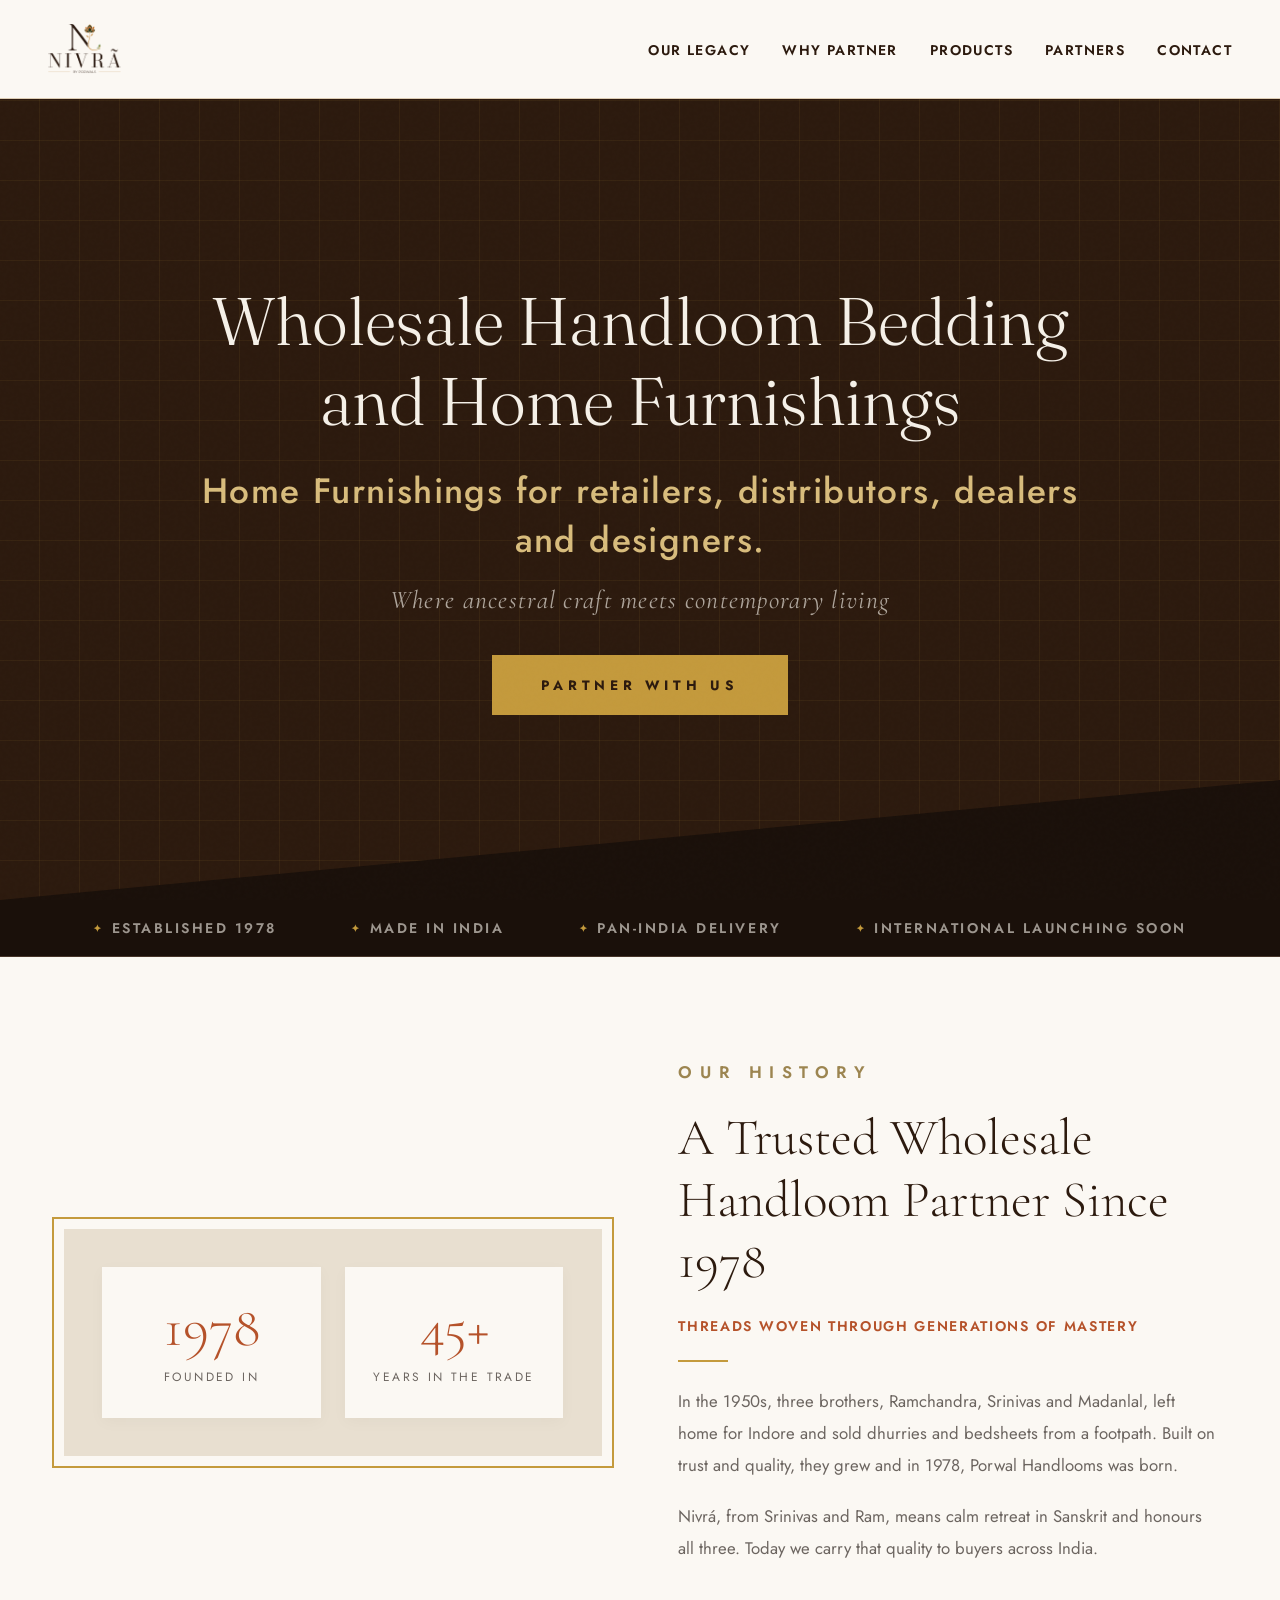
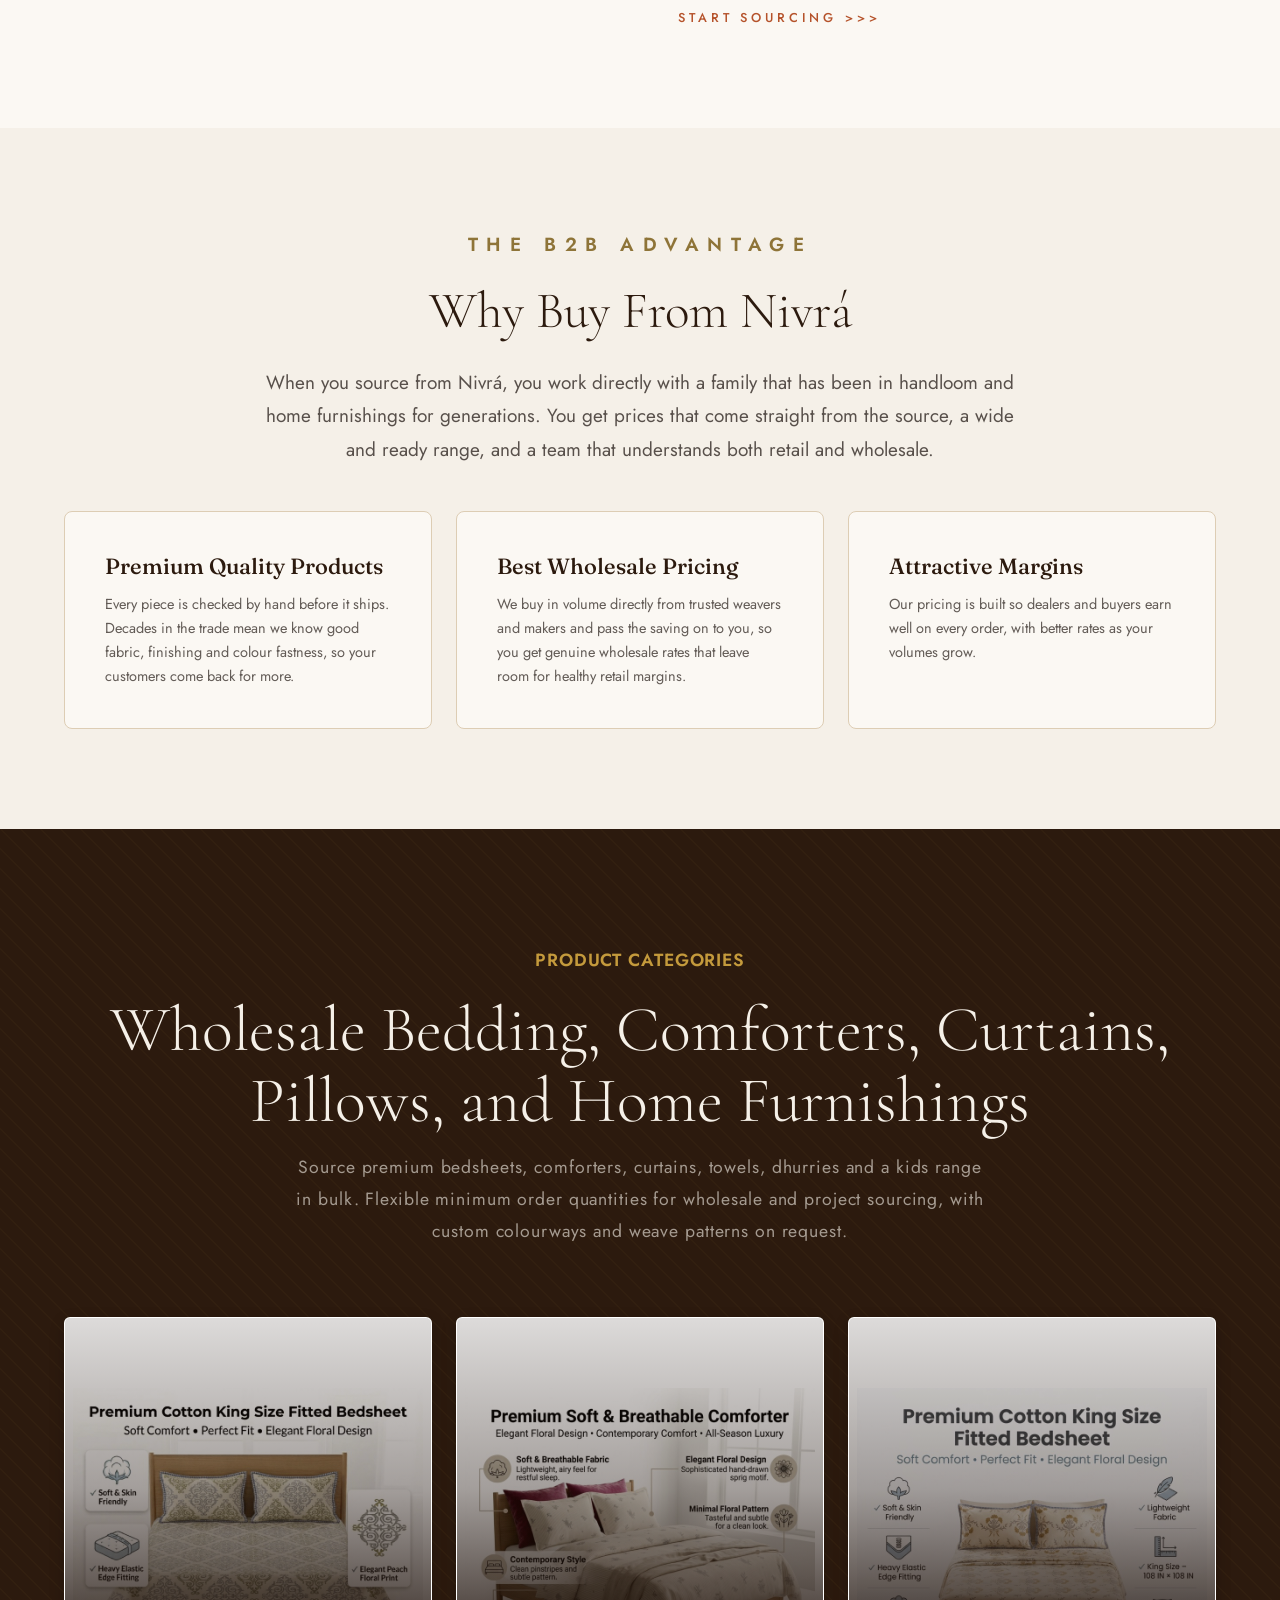
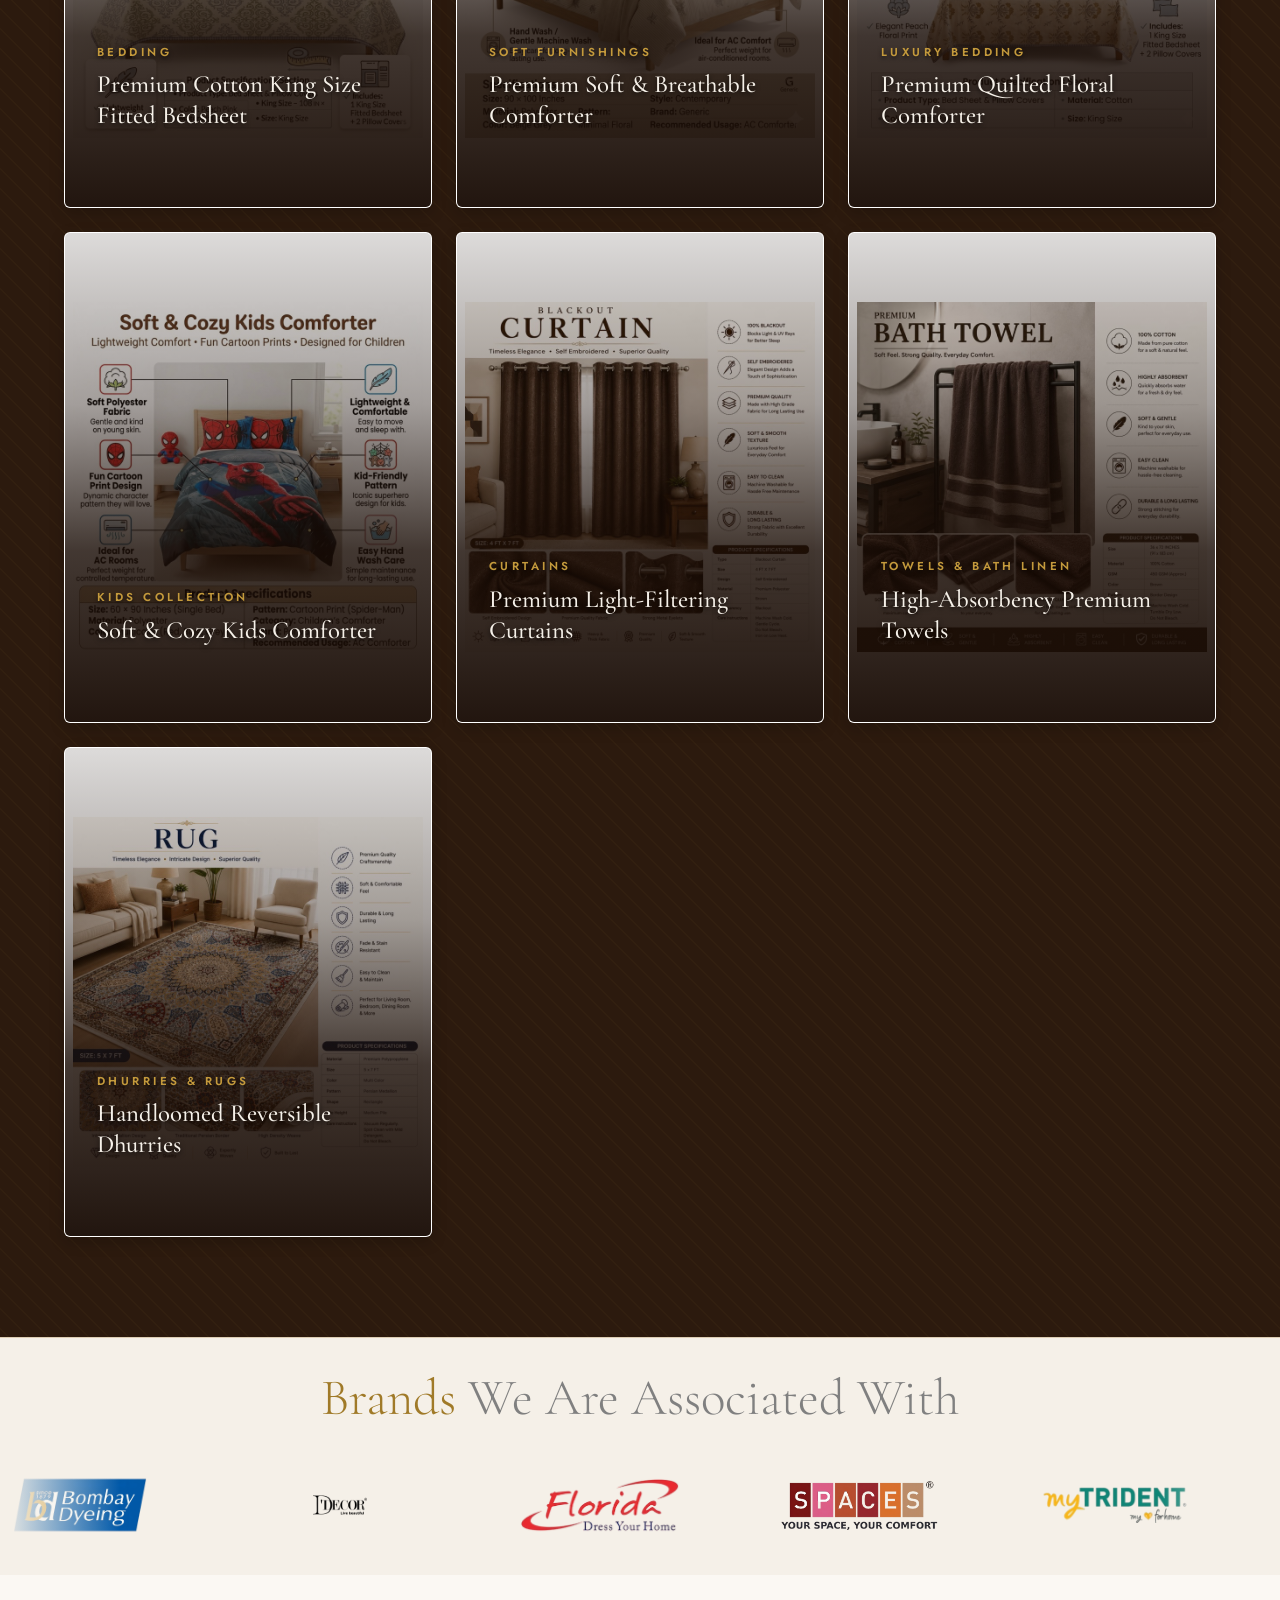
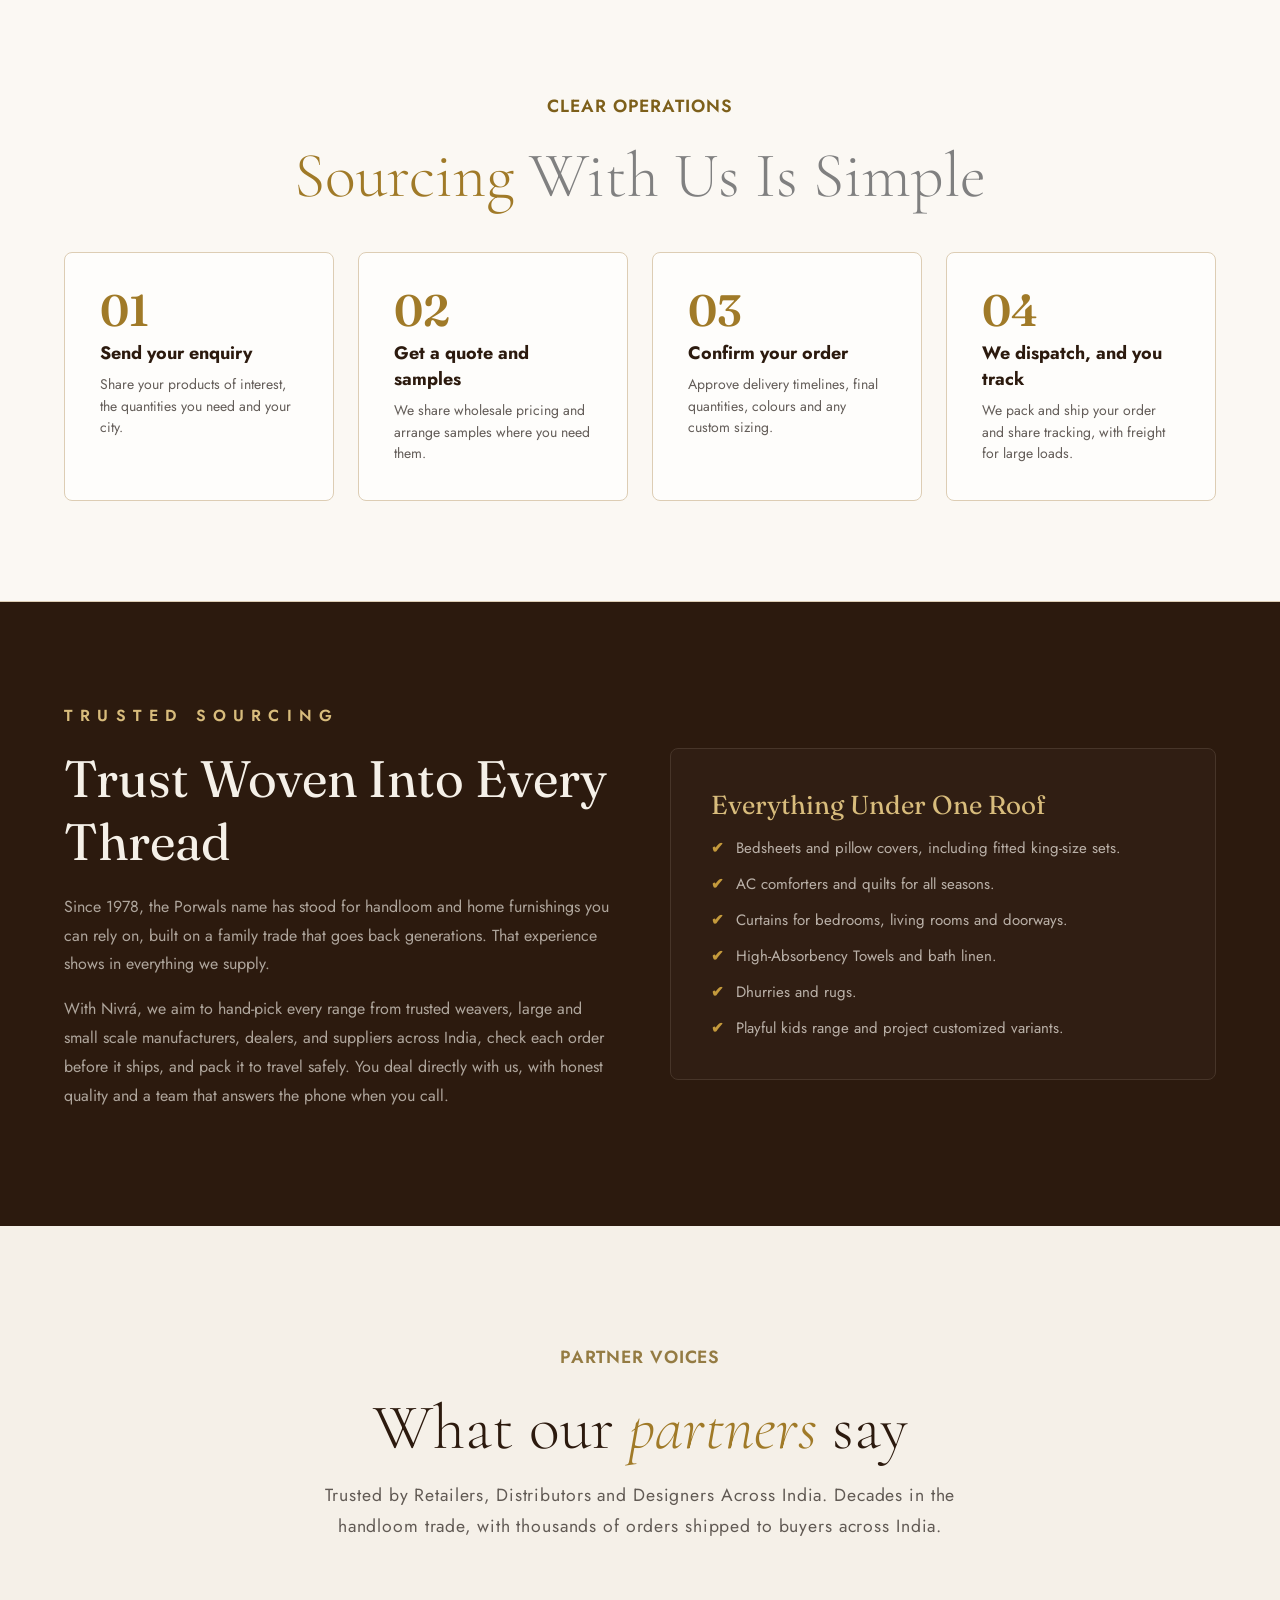
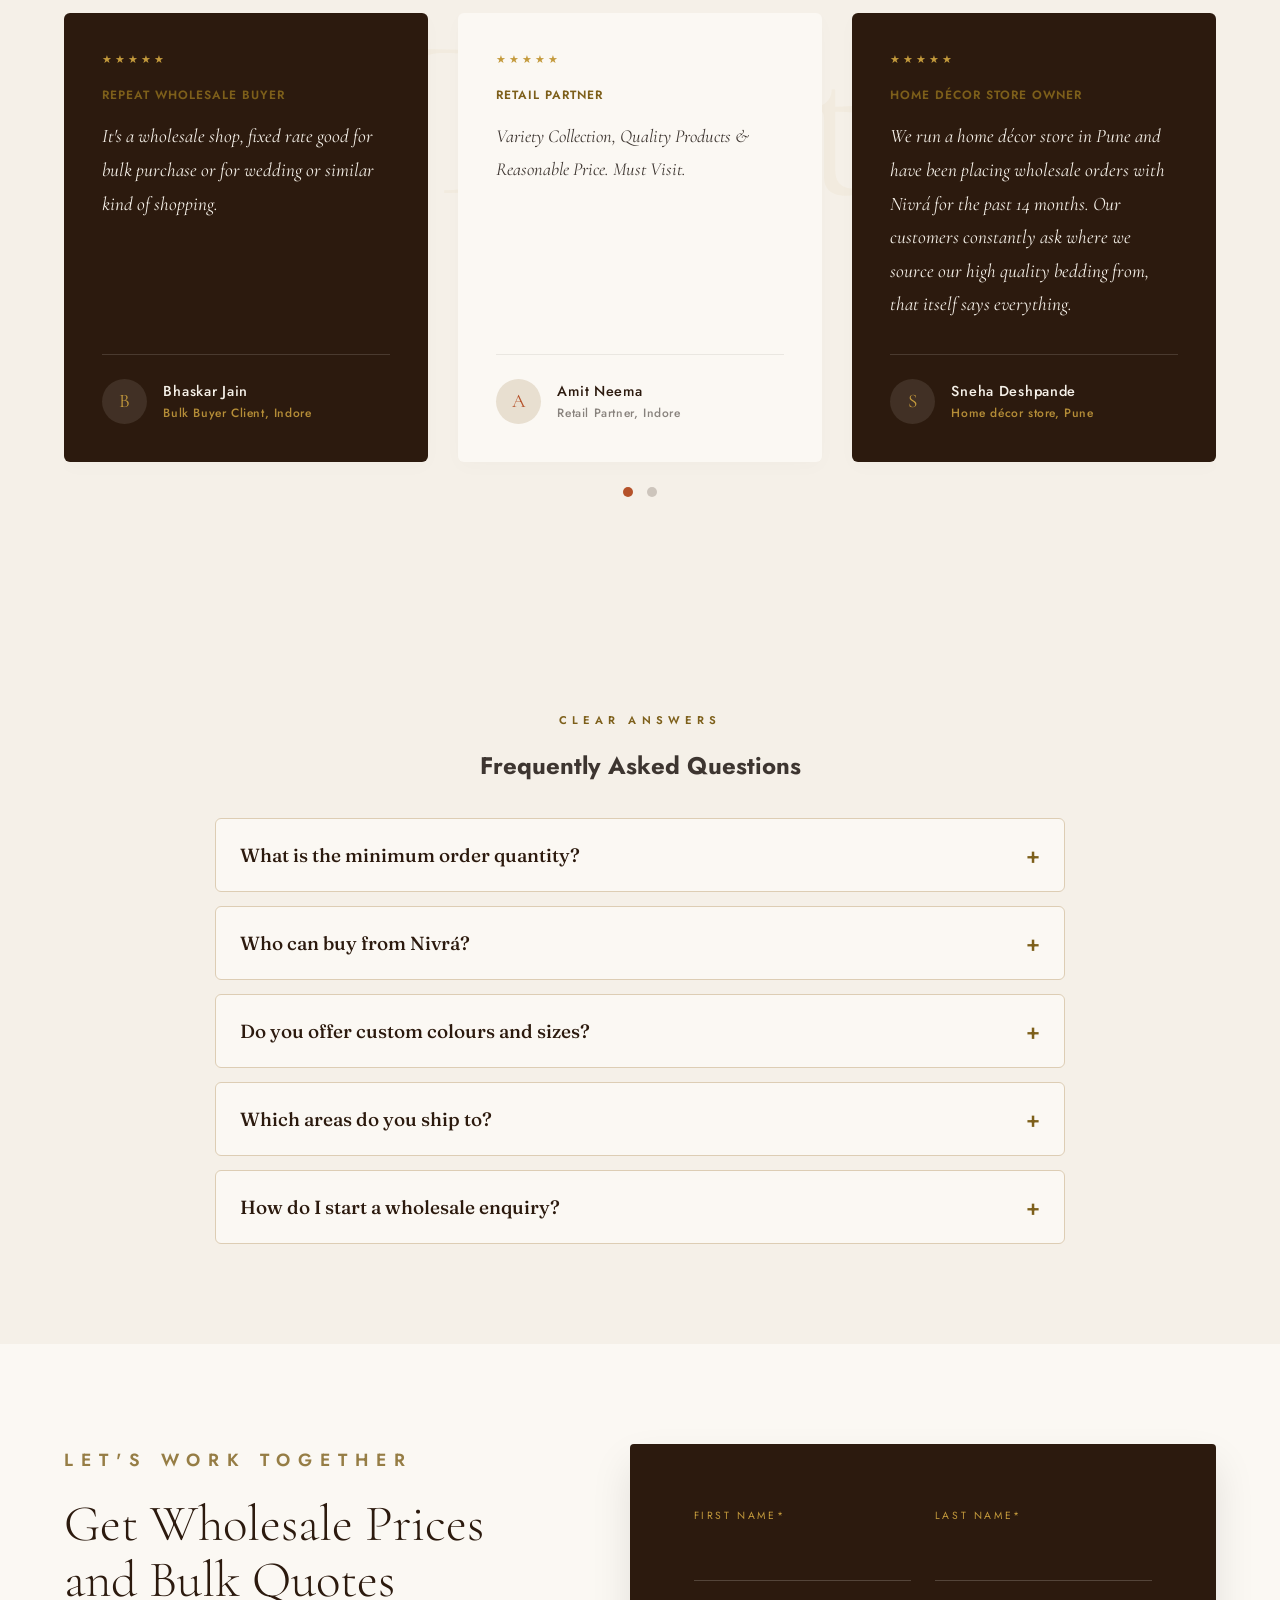
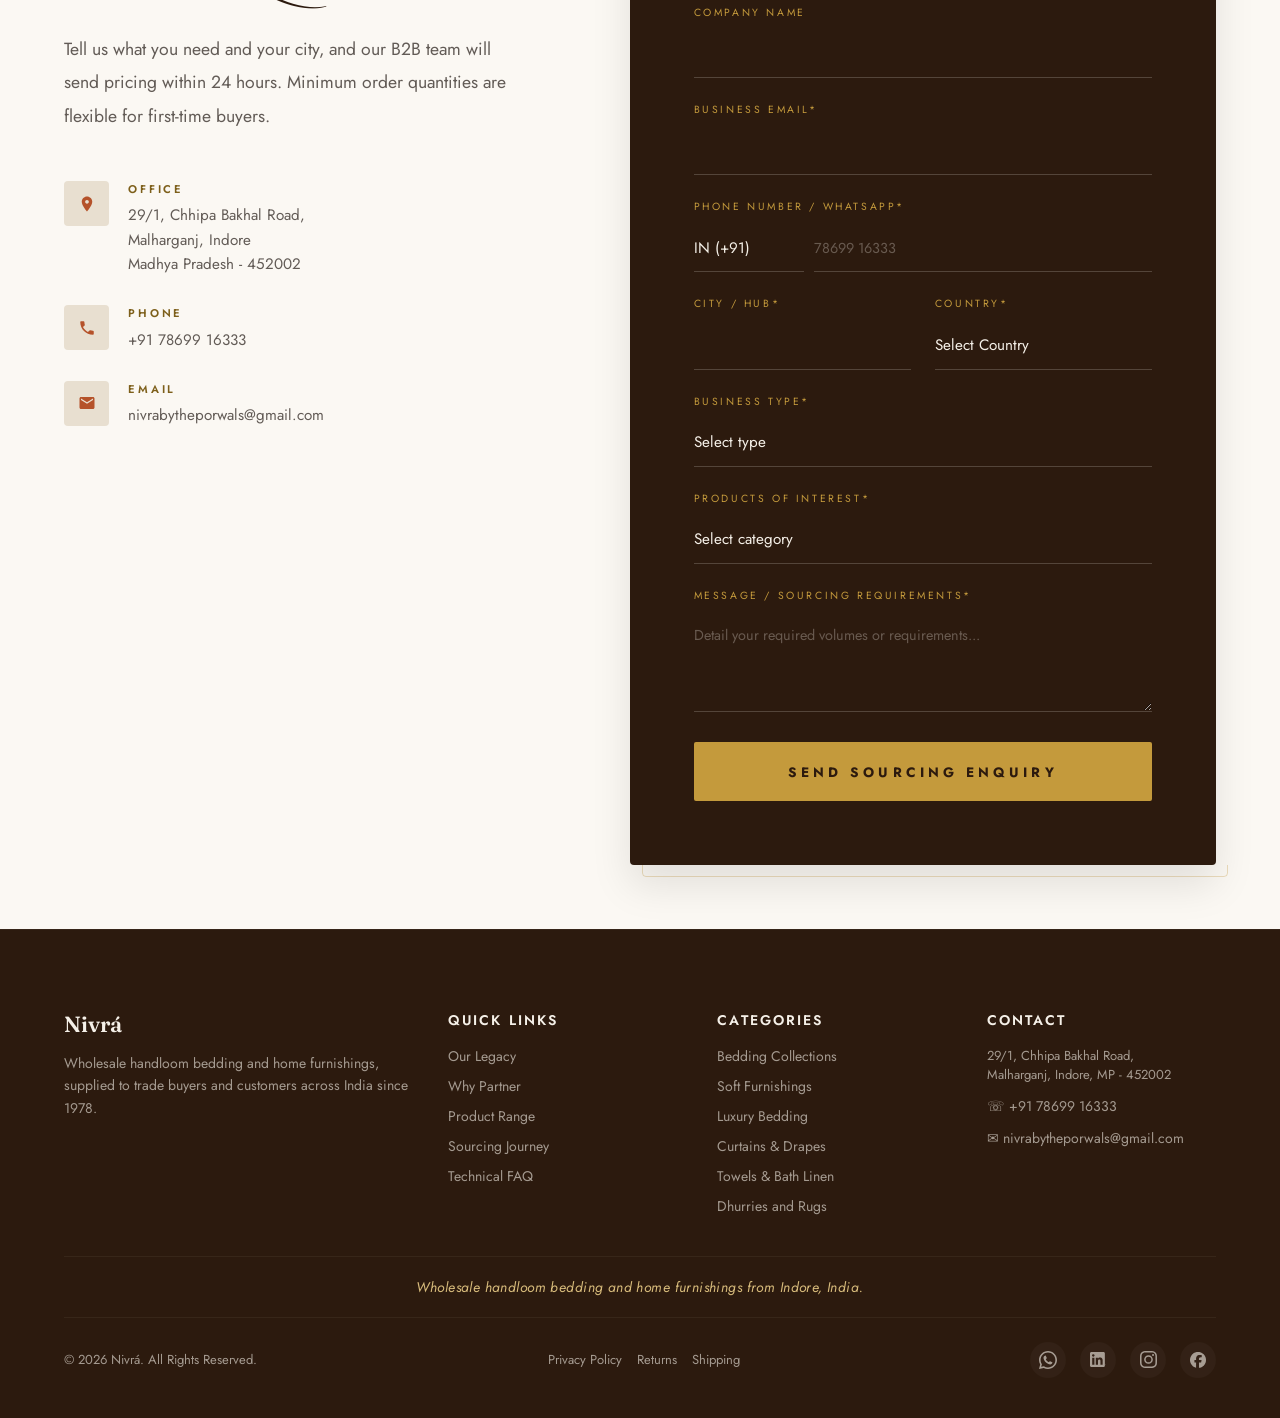
==== commit bd59065b: "Update site: form fixes, accessibility, SEO, policy pages, security headers Enquiry form - country c" ====
--- a/index.html
+++ b/index.html
@@ -10,18 +10,70 @@
 <meta name="keywords" content="wholesale bedsheets supplier, handwoven dhurries wholesale, B2B handloom supplier">
 <meta name="robots" content="index, follow">
 
-<link href="https://fonts.googleapis.com/css2?family=Cormorant+Garamond:ital,wght@0,300;0,400;0,600;1,300;1,400&family=Jost:wght@300;400;500;600;700&family=Fraunces:ital,wght@0,300;0,400;0,500;1,400&display=swap" rel="stylesheet">
-<link rel="stylesheet" href="https://cdn.jsdelivr.net/npm/swiper@11/swiper-bundle.min.css" />
+<link rel="canonical" href="https://www.theporwals.com/">
+
+<!-- Favicon — reusing the existing logo. Replace with a dedicated
+     32x32 and 180x180 set when you have one. -->
+<link rel="icon" href="./nivra-favicon.png">
+<link rel="apple-touch-icon" href="./nivra-favicon.png">
+<meta name="theme-color" content="#2C1A0E">
+
+<!-- Open Graph — controls the preview card when the link is shared on
+     WhatsApp, LinkedIn, Facebook. Without these a shared link shows as
+     bare text, which matters because WhatsApp is the main B2B channel. -->
+<meta property="og:type" content="website">
+<meta property="og:site_name" content="Nivrá by Porwals">
+<meta property="og:url" content="https://www.theporwals.com/">
+<meta property="og:title" content="Wholesale Handloom Bedding &amp; Home Furnishings | Nivrá by Porwals">
+<meta property="og:description" content="B2B handloom supplier in Indore since 1978. Bulk supply of bedsheets, comforters, curtains, towels and dhurries for retailers, distributors and designers.">
+<meta property="og:image" content="https://www.theporwals.com/og-image.jpg">
+<meta property="og:image:width" content="1200">
+<meta property="og:image:height" content="630">
+<meta property="og:image:alt" content="Handloom bedding and home furnishings by Nivrá">
+<meta property="og:locale" content="en_IN">
+
+<meta name="twitter:card" content="summary_large_image">
+<meta name="twitter:title" content="Wholesale Handloom Bedding &amp; Home Furnishings | Nivrá by Porwals">
+<meta name="twitter:description" content="B2B handloom supplier in Indore since 1978. Bulk supply for retailers, distributors and designers.">
+<meta name="twitter:image" content="https://www.theporwals.com/og-image.jpg">
+
+<link rel="preconnect" href="https://fonts.googleapis.com">
+<link rel="preconnect" href="https://fonts.gstatic.com" crossorigin>
+
+<!-- Fonts load without blocking first paint.
+     media="print" makes the browser fetch this at low priority and
+     skip it when deciding whether it can render; onload flips it to
+     media="all" so it applies the moment it lands. The no-script
+     copy below keeps it working with JavaScript disabled.
+     Was costing ~800 ms of render-blocking time on mobile. -->
+<link rel="stylesheet" href="https://fonts.googleapis.com/css2?family=Cormorant+Garamond:ital,wght@0,300;0,400;0,500;1,300;1,400&family=Jost:wght@400;500;600;700&family=Fraunces:ital,wght@0,300;0,400;0,500;0,600;1,400&display=swap"
+      media="print" onload="this.media='all'; this.onload=null;">
+<noscript><link rel="stylesheet" href="https://fonts.googleapis.com/css2?family=Cormorant+Garamond:ital,wght@0,300;0,400;0,500;1,300;1,400&family=Jost:wght@400;500;600;700&family=Fraunces:ital,wght@0,300;0,400;0,500;0,600;1,400&display=swap"></noscript>
+<!-- Swiper's stylesheet, same non-blocking treatment (~770 ms).
+     The carousel is below the fold, so it arriving late is not
+     visible on load. The inline rules below keep the slides in a row
+     rather than stacked in the brief window before it applies. -->
+<link rel="stylesheet" href="https://cdn.jsdelivr.net/npm/swiper@11/swiper-bundle.min.css"
+      media="print" onload="this.media='all'; this.onload=null;">
+<noscript><link rel="stylesheet" href="https://cdn.jsdelivr.net/npm/swiper@11/swiper-bundle.min.css"></noscript>
 
 <style>
-        /* Chrome, Safari, Edge, Opera ke arrows hatane ke liye */
+  /* Minimal Swiper layout, inline so the testimonial strip never
+     renders as a vertical stack while the real stylesheet loads. */
+  .swiper { overflow: hidden; position: relative; }
+  .swiper-wrapper { display: flex; }
+  .swiper-slide { flex-shrink: 0; width: 100%; }
+</style>
+
+<style>
+        /* Hide the number-input spinner arrows */
       input::-webkit-outer-spin-button,
       input::-webkit-inner-spin-button {
         -webkit-appearance: none;
         margin: 0;
       }
 
-      /* Firefox ke liye */
+      /* Firefox equivalent */
       input[type=number] {
         -moz-appearance: textfield;
       }
@@ -30,18 +82,20 @@
     --warm-white: #FBF8F3;
     --deep-brown: #2C1A0E;
     --terracotta: #B5522A;
-    --gold: #C49A3C;
+    --gold: #C49A3C;          /* 6.37:1 on deep-brown — dark sections only */
     --gold-soft: #D8BC7C;
-    --sage: #7A8C6E;
+
+    /* The brand gold fails contrast on cream and warm-white (2.3-2.5:1).
+       These are its light-background counterparts. Measured, not guessed:
+         --gold-ink     5.63:1 on warm-white, 5.25:1 on cream  (AA small)
+         --gold-ink-lg  3.73:1 on warm-white, 3.49:1 on cream  (AA large) */
+    --gold-ink: #7D5F1A;
+    --gold-ink-lg: #A07A28;
     --linen: #E8DFD0;
     --charcoal: #3D3530;
     --espresso-card: #34241A;
     --line-light: #DDCDB4;
     --line-dark: #473529;
-  }
-  .highlight-text {
-    color: #ffffff;
-    font-weight: 300; 
   }
   * { margin: 0; padding: 0; box-sizing: border-box; }
 
@@ -64,7 +118,31 @@
     opacity: 0.4;
   }
 
+  /* Respect the OS "reduce motion" setting. Three layers on this page
+     animate continuously — the hero weave, the brand marquee and the
+     noise overlay — which is a genuine accessibility problem for
+     motion-sensitive users as well as a battery cost on mobile. */
+  @media (prefers-reduced-motion: reduce) {
+    *,
+    *::before,
+    *::after {
+      animation-duration: 0.01ms !important;
+      animation-iteration-count: 1 !important;
+      transition-duration: 0.01ms !important;
+      scroll-behavior: auto !important;
+    }
+    .hero-weave,
+    .associated-brands-flex {
+      animation: none !important;
+    }
+  }
+
   section { position: relative; padding: clamp(50px, 7vw, 90px) 0; }
+
+  /* Keeps anchored headings clear of the fixed navbar. Without this,
+     clicking a nav link parks the heading underneath the bar. */
+  section[id],
+  div[id] { scroll-margin-top: 90px; }
   .wrap { max-width: 1200px; margin: 0 auto; padding: 0 1.5rem; }
 
   /* ══════════════════════════════
@@ -72,6 +150,9 @@
   ══════════════════════════════ */
   #hero {
     min-height: 100vh;
+    /* iOS Safari counts 100vh without the address bar, pushing the
+       diagonal below the fold on first load. dvh accounts for it. */
+    min-height: 100dvh;
     background: var(--deep-brown);
     display: grid;
     place-items: center;
@@ -98,7 +179,9 @@
     position: absolute;
     bottom: 0; left: 0; right: 0;
     height: clamp(60px, 10vw, 120px);
-    background: var(--warm-white);
+    /* Must match .trust-metrics-strip, which is what follows the
+       hero — not the warm-white further down the page */
+    background: #1A100A;
     clip-path: polygon(0 100%, 100% 0, 100% 100%);
   }
 
@@ -209,7 +292,7 @@
     position: relative;
     z-index: 5;
   }
-  
+
   .trust-metrics-flex {
     display: flex;
     justify-content: space-around;
@@ -221,13 +304,13 @@
     letter-spacing: 0.18em;
     text-transform: uppercase;
   }
-  
+
   .metric-pill {
     display: flex;
     align-items: center;
     gap: 8px;
   }
-  
+
   .metric-pill::before {
     content: "✦";
     color: var(--gold);
@@ -275,7 +358,7 @@
     content: '';
     position: absolute;
     top: -12px; left: -12px;
-    right: 12px; bottom: -12px;
+    right: -12px; bottom: -12px;
     border: 2px solid var(--gold);
     z-index: 0;
   }
@@ -468,6 +551,11 @@
     font-size: clamp(2.2rem, 5vw, 4rem);
     font-weight: 300;
     line-height: 1.1;
+    /* #products has a dark background and this rule previously set no
+       colour, so the heading inherited --charcoal and was only legible
+       because of a .highlight-text span forcing white. The light
+       sections (#testimonials, #how-it-works) override this below. */
+    color: var(--cream);
   }
 
   .section-header h2 em { font-style: italic; color: var(--gold); }
@@ -501,7 +589,7 @@
     overflow: hidden;
     cursor: pointer;
     aspect-ratio: 3/4;
-    background: #ffffff; 
+    background: #ffffff;
     border-radius: 6px;
     transform: translateZ(0);
     box-shadow: 0 5px 15px rgba(0,0,0,0.2);
@@ -520,22 +608,40 @@
   .product-image {
     width: 100%;
     height: 100%;
-    object-fit: contain; 
+    object-fit: contain;
     transition: transform 0.6s cubic-bezier(0.25, 0.46, 0.45, 0.94);
     padding: 8px;
   }
-  
+
   .product-card:hover .product-image {
     transform: scale(1.03);
+  }
+
+  /* A failed product image used to show a broken-image icon (or, for
+     the one card that hid it, an empty white box). This keeps the card
+     intact with a neutral placeholder instead. */
+  .product-image.img-failed {
+    visibility: hidden;
+  }
+  .product-illustration:has(.img-failed) {
+    background: var(--linen);
+  }
+  .product-illustration:has(.img-failed)::after {
+    content: 'Image unavailable';
+    font-size: 0.75rem;
+    letter-spacing: 0.1em;
+    text-transform: uppercase;
+    color: var(--charcoal);
+    opacity: 0.4;
   }
 
   .product-overlay {
     position: absolute;
     inset: 0;
-    background: linear-gradient(to top, 
-                  rgba(25, 12, 5, 0.96) 0%, 
-                  rgba(25, 12, 5, 0.82) 35%, 
-                  rgba(25, 12, 5, 0.4) 65%, 
+    background: linear-gradient(to top,
+                  rgba(25, 12, 5, 0.96) 0%,
+                  rgba(25, 12, 5, 0.82) 35%,
+                  rgba(25, 12, 5, 0.4) 65%,
                   rgba(25, 12, 5, 0.15) 100%);
     display: flex;
     flex-direction: column;
@@ -545,10 +651,10 @@
   }
 
   .product-card:hover .product-overlay {
-    background: linear-gradient(to top, 
-                  rgba(25, 12, 5, 0.98) 0%, 
-                  rgba(25, 12, 5, 0.9) 45%, 
-                  rgba(25, 12, 5, 0.6) 75%, 
+    background: linear-gradient(to top,
+                  rgba(25, 12, 5, 0.98) 0%,
+                  rgba(25, 12, 5, 0.9) 45%,
+                  rgba(25, 12, 5, 0.6) 75%,
                   rgba(25, 12, 5, 0.3) 100%);
   }
 
@@ -556,7 +662,7 @@
     font-size: 0.72rem;
     letter-spacing: 0.3em;
     text-transform: uppercase;
-    color: var(--gold) !important; 
+    color: var(--gold) !important;
     font-weight: 600;
     margin-bottom: 0.6rem;
     text-shadow: 0 2px 4px rgba(0,0,0,0.6);
@@ -616,28 +722,28 @@
 
   /* ── ASSOCIATED BRANDS ALIGNMENT BAR ── */
   /* ── ASSOCIATED BRANDS ALIGNMENT BAR ── */
-  .associated-brands-banner { 
-    background-color: var(--cream); 
-    border-top: 1px solid var(--line-light); 
-    padding: 30px 0 40px 0; 
+  .associated-brands-banner {
+    background-color: var(--cream);
+    border-top: 1px solid var(--line-light);
+    padding: 30px 0 40px 0;
     text-align: center;
     overflow: hidden;
     position: relative;
     width: 100%;
   }
-  
+
   .associated-brands-banner h3 {
     font-family: 'Cormorant Garamond', serif;
     font-size: clamp(2rem, 4vw, 3.2rem);
     font-weight: 300;
     text-align: center;
     line-height: 1.2;
-    margin-bottom: 45px; 
-    color: #808080; 
+    margin-bottom: 45px;
+    color: #808080;
   }
 
   .associated-brands-banner h3 span.brand-highlight {
-    color: #C49A3C;
+    color: var(--gold-ink-lg);
   }
 
   .marquee-wrapper {
@@ -667,11 +773,11 @@
     right: 0;
     background: linear-gradient(to left, var(--cream), transparent);
   }
-  
-  .associated-brands-flex { 
-    display: flex; 
-    align-items: center; 
-    /* justify-content hata diya hai taaki gap exactly kaam kare */
+
+  .associated-brands-flex {
+    display: flex;
+    align-items: center;
+    /* justify-content removed so the gap value applies exactly */
     gap: clamp(50px, 8vw, 100px); /* Exactly same gap as wrapper */
     min-width: max-content; /* Ensure items don't stretch or squeeze */
     flex-shrink: 0;
@@ -681,25 +787,46 @@
   .marquee-wrapper:hover .associated-brands-flex {
     animation-play-state: paused;
   }
-  
-  /* LOGO SIZING UPDATE */
+
+  /* LOGO SIZING — identical box per logo, contents letterboxed inside */
+  /* The logo is now wrapped in a link, which becomes the flex item.
+     It inherits the same box so the row keeps its even spacing, and
+     the hover scale stays on the image inside. */
+  .associated-brand-link {
+    display: block;
+    flex-shrink: 0;
+    line-height: 0;
+    border-radius: 4px;
+  }
+  .associated-brand-link:focus-visible {
+    outline: 2px solid var(--gold-ink, #7D5F1A);
+    outline-offset: 4px;
+  }
+
   .associated-brand-img {
-    height: clamp(60px, 10vw, 95px); /* Height kafi badha di hai (Max 95px) */
-    width: auto;
-    max-width: 250px; /* Max-width limit bhi badha di hai */
+    /* Fixed box: this is what makes every logo read as the same size */
+    height: clamp(42px, 6vw, 60px);
+    width: clamp(110px, 16vw, 160px);
     object-fit: contain;
-    opacity: 1; 
+    object-position: center;
+
+    /* Per-logo optical nudge. Set inline where a mark carries a lot of
+       internal padding and reads small: style="--logo-scale: 1.15" */
+    transform: scale(var(--logo-scale, 1));
+
+    opacity: 1;
     transition: transform 0.3s cubic-bezier(0.25, 0.46, 0.45, 0.94);
     cursor: pointer;
+    flex-shrink: 0;
   }
 
   .associated-brand-img:hover {
-    transform: scale(1.1); /* Hover effect thoda aur smooth aur bada kiya hai */
+    transform: scale(calc(var(--logo-scale, 1) * 1.08));
   }
 
   @keyframes marqueeTicker {
     0% { transform: translateX(0%); }
-    /* Transform calc update kiya hai gap ko handle karne ke liye */
+    /* Offset by one gap so the loop seam is invisible */
     100% { transform: translateX(calc(-100% - clamp(50px, 8vw, 100px))); }
   }
   /* ── SOURCING JOURNEY / HOW IT WORKS ── */
@@ -714,42 +841,42 @@
   }
 
   #how-it-works h2 span.sourcing-highlight {
-    color: #C49A3C;
-  }
-
-  .operational-steps-grid { 
-    display: grid; 
-    grid-template-columns: repeat(auto-fit, minmax(220px, 1fr)); 
-    gap: 24px; 
-    margin-top: 40px; 
-  }
-  
-  .operational-step-card { 
-    background-color: rgba(255,255,255,0.7); 
-    padding: clamp(24px, 3vw, 35px); 
-    border-radius: 8px; 
-    border: 1px solid var(--line-light); 
-  }
-  
-  .operational-step-card .step-numeric-flag { 
-    font-family: "Fraunces", serif; 
-    font-size: clamp(36px, 5vw, 44px); 
-    color: var(--gold); 
-    font-weight: 600; 
-    margin-bottom: 8px; 
+    color: var(--gold-ink-lg);
+  }
+
+  .operational-steps-grid {
+    display: grid;
+    grid-template-columns: repeat(auto-fit, minmax(220px, 1fr));
+    gap: 24px;
+    margin-top: 40px;
+  }
+
+  .operational-step-card {
+    background-color: rgba(255,255,255,0.7);
+    padding: clamp(24px, 3vw, 35px);
+    border-radius: 8px;
+    border: 1px solid var(--line-light);
+  }
+
+  .operational-step-card .step-numeric-flag {
+    font-family: "Fraunces", "Cormorant Garamond", serif;
+    font-size: clamp(36px, 5vw, 44px);
+    color: var(--gold);
+    font-weight: 600;
+    margin-bottom: 8px;
     line-height: 1;
   }
-  
-  .operational-step-card h3 { 
-    font-size: 18px; 
-    color: var(--deep-brown); 
-    margin-bottom: 8px; 
-  }
-  
-  .operational-step-card p { 
-    font-size: 14px; 
-    line-height: 1.55; 
-    color: var(--charcoal); 
+
+  .operational-step-card h3 {
+    font-size: 18px;
+    color: var(--deep-brown);
+    margin-bottom: 8px;
+  }
+
+  .operational-step-card p {
+    font-size: 14px;
+    line-height: 1.55;
+    color: var(--charcoal);
     opacity: 0.8;
   }
 
@@ -760,62 +887,62 @@
     padding: clamp(60px, 8vw, 100px) 0;
   }
 
-  .assurance-split-box { 
-    display: grid; 
-    grid-template-columns: 1fr 1fr; 
-    gap: clamp(35px, 5vw, 60px); 
-    align-items: center; 
+  .assurance-split-box {
+    display: grid;
+    grid-template-columns: 1fr 1fr;
+    gap: clamp(35px, 5vw, 60px);
+    align-items: center;
   }
   @media (max-width: 900px) { .assurance-split-box { grid-template-columns: 1fr; } }
-  
-  .assurance-narrative h2 { 
+
+  .assurance-narrative h2 {
     font-family: "Fraunces", "Cormorant Garamond", serif;
-    font-size: clamp(2rem, 4vw, 3.2rem); 
-    color: var(--cream); 
-    margin-bottom: 20px; 
+    font-size: clamp(2rem, 4vw, 3.2rem);
+    color: var(--cream);
+    margin-bottom: 20px;
     font-weight: 400;
   }
-  
-  .assurance-narrative p { 
-    font-size: clamp(14.5px, 1.8vw, 16px); 
-    line-height: 1.8; 
-    color: rgba(245,240,232,0.65); 
-    margin-bottom: 16px; 
-  }
-  
-  .assurance-matrix-list { 
-    background-color: rgba(255,255,255,0.02); 
-    border: 1px solid var(--line-dark); 
-    padding: clamp(24px, 4vw, 40px); 
-    border-radius: 8px; 
-  }
-  
-  .assurance-matrix-list h3 { 
-    font-family: 'Fraunces', serif; 
-    font-size: clamp(22px, 3vw, 26px); 
-    color: var(--gold-soft); 
-    margin-bottom: 16px; 
+
+  .assurance-narrative p {
+    font-size: clamp(14.5px, 1.8vw, 16px);
+    line-height: 1.8;
+    color: rgba(245,240,232,0.65);
+    margin-bottom: 16px;
+  }
+
+  .assurance-matrix-list {
+    background-color: rgba(255,255,255,0.02);
+    border: 1px solid var(--line-dark);
+    padding: clamp(24px, 4vw, 40px);
+    border-radius: 8px;
+  }
+
+  .assurance-matrix-list h3 {
+    font-family: "Fraunces", "Cormorant Garamond", serif;
+    font-size: clamp(22px, 3vw, 26px);
+    color: var(--gold-soft);
+    margin-bottom: 16px;
     font-weight: 400;
   }
-  
-  .assurance-matrix-list ul { 
-    list-style: none; 
-    display: flex; 
-    flex-direction: column; 
-    gap: 14px; 
-    font-size: 15px; 
-    color: rgba(245,240,232,0.7); 
-  }
-  
-  .assurance-matrix-list ul li { 
-    display: flex; 
-    align-items: center; 
-    gap: 12px; 
-  }
-  
-  .assurance-matrix-list ul li span.check-glyph { 
-    color: var(--gold); 
-    font-weight: bold; 
+
+  .assurance-matrix-list ul {
+    list-style: none;
+    display: flex;
+    flex-direction: column;
+    gap: 14px;
+    font-size: 15px;
+    color: rgba(245,240,232,0.7);
+  }
+
+  .assurance-matrix-list ul li {
+    display: flex;
+    align-items: center;
+    gap: 12px;
+  }
+
+  .assurance-matrix-list ul li span.check-glyph {
+    color: var(--gold);
+    font-weight: bold;
   }
 
   /* ══════════════════════════════
@@ -846,119 +973,39 @@
   .swiper-pagination-bullet { background: var(--deep-brown); opacity: 0.2; }
   .swiper-pagination-bullet-active { background: var(--terracotta); opacity: 1; }
 
-  /* ── OVERSEAS BUYERS SECTION (HIDDEN AS PER DIRECTIVE) ── */
-  #overseas-buyers {
-    display: none; /* Hidden for now as requested */
-    background-color: #2C1A0E;
-    color: rgba(245,240,232,0.8);
-    padding: clamp(60px, 8vw, 100px) 0;
-  }
-  .international-trade-box { 
-    background-color: var(--espresso-card); 
-    border: 1px solid var(--line-dark); 
-    border-radius: 8px; 
-    padding: clamp(24px, 5vw, 45px); 
-    margin-top: 35px; 
-  }
-  .international-trade-grid { 
-    display: grid; 
-    grid-template-columns: repeat(auto-fit, minmax(240px, 1fr)); 
-    gap: 32px; 
-  }
-  .international-trade-item h3 { 
-    font-family: "Fraunces", serif;
-    font-size: 19px; 
-    color: var(--gold-soft); 
-    margin-bottom: 8px; 
-    font-weight: 400;
-  }
-  .international-trade-item p { 
-    font-size: 14px; 
-    color: rgba(245,240,232,0.6); 
-    line-height: 1.6; 
-  }
-
-  /* ── LEAD CATALOGUE CAPTURE ── */
-  #catalogue-capture {
-    background: var(--warm-white);
-    padding: clamp(50px, 6vw, 80px) 0;
-  }
-  .lead-capture-shield { 
-    max-width: 800px; 
-    margin: 0 auto; 
-    background-color: var(--cream); 
-    border: 1px solid var(--line-light); 
-    border-radius: 8px; 
-    padding: clamp(30px, 6vw, 50px) clamp(20px, 5vw, 40px); 
-    text-align: center; 
-  }
-  .lead-capture-shield h2 { 
-    font-family: "Fraunces", serif;
-    font-size: clamp(22px, 3.5vw, 28px); 
-    color: var(--deep-brown); 
-    margin-bottom: 12px; 
-    font-weight: 400;
-  }
-  .lead-capture-shield p { 
-    font-size: 15px; 
-    color: var(--charcoal); 
-    opacity: 0.8;
-    margin-bottom: 24px; 
-  }
-  .lead-capture-inline-form { 
-    display: flex; 
-    max-width: 650px; 
-    margin: 0 auto; 
-    gap: 12px; 
-  }
-  .lead-capture-inline-form input.capture-input { 
-    flex: 1; 
-    padding: 14px 20px; 
-    border-radius: 4px; 
-    border: 1px solid var(--line-light); 
-    font-family: inherit; 
-    font-size: 14.5px; 
-    outline: none; 
-    background-color: #FFF;
-    width: 100%;
-  }
-  .lead-capture-inline-form input.capture-input:focus { border-color: var(--gold); }
-  .capture-response-message { display: none; margin-top: 16px; font-size: 14px; font-weight: 600; color: var(--terracotta); }
-  @media (max-width: 600px) { .lead-capture-inline-form { flex-direction: column; } }
-
   /* ── FAQ ACCORDION MATRIX ── */
   #faq-matrix {
     padding: clamp(60px, 8vw, 100px) 0;
     background: var(--cream);
   }
-  .accordion-matrix-container { 
-    max-width: 850px; 
-    margin: 35px auto 0; 
-    display: flex; 
-    flex-direction: column; 
-    gap: 14px; 
-  }
-  .accordion-matrix-item { 
-    background-color: var(--warm-white); 
-    border: 1px solid var(--line-light); 
-    border-radius: 6px; 
-    overflow: hidden; 
-  }
-  .accordion-matrix-trigger { 
-    width: 100%; 
-    padding: 20px 24px; 
-    background: none; 
-    border: none; 
-    text-align: left; 
-    font-family: "Fraunces", serif; 
-    font-size: clamp(16px, 2.5vw, 19px); 
-    font-weight: 500; 
-    color: var(--deep-brown); 
-    cursor: pointer; 
-    display: flex; 
-    justify-content: space-between; 
-    align-items: center; 
-    gap: 16px; 
+  .accordion-matrix-container {
+    max-width: 850px;
+    margin: 35px auto 0;
+    display: flex;
+    flex-direction: column;
+    gap: 14px;
+  }
+  .accordion-matrix-item {
+    background-color: var(--warm-white);
+    border: 1px solid var(--line-light);
+    border-radius: 6px;
+    overflow: hidden;
+  }
+  .accordion-matrix-trigger {
+    width: 100%;
+    padding: 20px 24px;
+    background: none;
+    border: none;
+    text-align: left;
+    font-family: "Fraunces", "Cormorant Garamond", serif;
+    font-size: clamp(16px, 2.5vw, 19px);
+    font-weight: 500;
+    color: var(--deep-brown);
+    cursor: pointer;
+    display: flex;
+    justify-content: space-between;
+    align-items: center;
+    gap: 16px;
   }
   .accordion-matrix-trigger::after { content: "+"; font-family: 'Jost', sans-serif; font-size: 22px; color: var(--gold); transition: transform 0.3s ease; }
   .accordion-matrix-item.active-state .accordion-matrix-trigger::after { content: "−"; }
@@ -968,10 +1015,10 @@
   /* ══════════════════════════════
      SECTION 5 — CONTACT & FORM
   ══════════════════════════════ */
-  #contact { 
-    padding: clamp(60px, 8vw, 100px) 0 0; 
-    background: var(--warm-white); 
-    margin-bottom: 4rem; 
+  #contact {
+    padding: clamp(60px, 8vw, 100px) 0 0;
+    background: var(--warm-white);
+    margin-bottom: 4rem;
   }
   .contact-split { display: grid; grid-template-columns: 1fr; gap: clamp(40px, 6vw, 80px); align-items: start; }
   @media (min-width: 900px) { .contact-split { grid-template-columns: 1fr 1.2fr; } }
@@ -1033,31 +1080,93 @@
   .success-state h3 { font-family: 'Cormorant Garamond', serif; font-size: 2.5rem; color: var(--cream); margin-bottom: 0.8rem; font-weight: 300; }
   .success-state p { font-size: 0.95rem; color: rgba(245,240,232,0.7); line-height: 1.6; max-width: 300px; }
 
+  /* ── Contrast corrections ────────────────────────────────────
+     Gold-on-light failed WCAG AA everywhere it appeared. These rules
+     swap in the light-background gold tokens. Gold on dark sections is
+     untouched — it passes there at 6.37:1.
+
+     Grouped by the AA threshold that applies: 4.5:1 for small text,
+     3:1 for display text at 24px and above.
+  ───────────────────────────────────────────────────────────── */
+
+  /* Small text on light — needs 4.5:1 */
+  #legacy .section-label,
+  #why-partner .section-label,
+  #how-it-works .section-label,
+  #testimonials .section-label,
+  #faq-matrix .section-label,
+  #contact .section-label,
+  .contact-info-label,
+  .quote-icon-subline,
+  .accordion-matrix-trigger::after {
+    color: var(--gold-ink);
+  }
+
+  /* Display text on light (>=24px) — needs 3:1 */
+  .associated-brands-banner h3 span.brand-highlight,
+  #how-it-works h2 span.sourcing-highlight,
+  .testimonials-inner .section-header h2 em,
+  .operational-step-card .step-numeric-flag {
+    color: var(--gold-ink-lg);
+  }
+
+  /* Opacity-reduced body text that fell under the floor once
+     composited against its background */
+  .stat-label { opacity: 0.75; }                        /* was .6  — 3.53:1 */
+  .testimonials-inner .section-header p { opacity: 0.8; } /* was .7 — 4.49:1 */
+
+  /* Carousel dots were 8px. Touch targets need ~24px; the bullet stays
+     visually small while the tappable area grows around it. */
+  .testimonials-swiper .swiper-pagination-bullet {
+    width: 10px;
+    height: 10px;
+    margin: 0 6px !important;
+    position: relative;
+  }
+  .testimonials-swiper .swiper-pagination-bullet::after {
+    content: '';
+    position: absolute;
+    top: 50%;
+    left: 50%;
+    width: 24px;
+    height: 24px;
+    transform: translate(-50%, -50%);
+  }
+  .testimonials-swiper .swiper-pagination {
+    display: flex;
+    align-items: center;
+    justify-content: center;
+    gap: 2px;
+    min-height: 24px;
+  }
+
+  /* ── end contrast corrections ── */
+
   /* 4-COLUMN COMPREHENSIVE FOOTER */
-  .corporate-landscape-footer { 
-    background-color: var(--deep-brown); 
-    color: rgba(245,240,232,0.6); 
-    border-top: 1px solid rgba(245,240,232,0.05); 
-    padding: clamp(40px, 8vw, 80px) 0 40px; 
-    font-size: 14px; 
-    margin-top: 4rem; 
-  }
-  .landscape-footer-grid { 
-    display: grid; 
-    grid-template-columns: 1.5fr repeat(3, 1fr); 
-    gap: 40px; 
-    margin-bottom: 40px; 
+  .corporate-landscape-footer {
+    background-color: var(--deep-brown);
+    color: rgba(245,240,232,0.6);
+    border-top: 1px solid rgba(245,240,232,0.05);
+    padding: clamp(40px, 8vw, 80px) 0 40px;
+    font-size: 14px;
+    margin-top: 4rem;
+  }
+  .landscape-footer-grid {
+    display: grid;
+    grid-template-columns: 1.5fr repeat(3, 1fr);
+    gap: 40px;
+    margin-bottom: 40px;
   }
   @media (max-width: 1024px) { .landscape-footer-grid { grid-template-columns: 1fr 1fr; } }
   @media (max-width: 600px) { .landscape-footer-grid { grid-template-columns: 1fr; } }
-  
-  .landscape-footer-column h3 { 
-    font-size: 14px; 
-    font-weight: 600; 
-    letter-spacing: 0.15em; 
-    text-transform: uppercase; 
-    color: var(--cream); 
-    margin-bottom: 16px; 
+
+  .landscape-footer-column h3 {
+    font-size: 14px;
+    font-weight: 600;
+    letter-spacing: 0.15em;
+    text-transform: uppercase;
+    color: var(--cream);
+    margin-bottom: 16px;
   }
   .landscape-footer-column p { line-height: 1.6; margin-bottom: 14px; }
   .landscape-footer-links-list { list-style: none; display: flex; flex-direction: column; gap: 10px; }
@@ -1066,114 +1175,144 @@
   .landscape-footer-seo-sentence { text-align: center; font-style: italic; font-size: 14px; color: var(--gold-soft); letter-spacing: 0.03em; border-top: 1px solid rgba(245,240,232,0.05); border-bottom: 1px solid rgba(245,240,232,0.05); padding: 20px 0; margin-bottom: 24px; }
   .landscape-footer-bottom-bar { display: flex; justify-content: space-between; align-items: center; flex-wrap: wrap; gap: 20px; font-size: 13px; }
   .landscape-footer-socials-matrix { display: flex; align-items: center; gap: 14px; }
-  .landscape-footer-socials-matrix a { width: 34px; height: 34px; background-color: rgba(255,255,255,0.03); border-radius: 50%; display: flex; align-items: center; justify-content: center; color: rgba(245,240,232,0.6); text-decoration: none; font-weight: bold; font-size: 12px; transition: all 0.3s; }
+  /* ── Themeable social icons ──────────────────────────────
+     The SVG is used as a mask, not an image: background-color paints
+     the colour and the file only supplies the silhouette. This is why
+     the icons follow the link colour on hover without any extra rules,
+     and why the downloaded file's own colour does not matter.
+
+     Swap an icon by replacing the file in ./social-icons/ - no CSS
+     change needed. Use monochrome SVGs.
+  ──────────────────────────────────────────────────────────── */
+  .social-icon {
+    display: block;
+    width: 17px;
+    height: 17px;
+    background-color: currentColor;
+    -webkit-mask-position: center;
+            mask-position: center;
+    -webkit-mask-repeat: no-repeat;
+            mask-repeat: no-repeat;
+    -webkit-mask-size: contain;
+            mask-size: contain;
+    transition: background-color 0.3s ease;
+  }
+
+  .social-icon--whatsapp {
+    -webkit-mask-image: url('./social-icons/whatsapp.svg');
+            mask-image: url('./social-icons/whatsapp.svg');
+  }
+  .social-icon--instagram {
+    -webkit-mask-image: url('./social-icons/instagram.svg');
+            mask-image: url('./social-icons/instagram.svg');
+  }
+  .social-icon--linkedin {
+    -webkit-mask-image: url('./social-icons/linkedin.svg');
+            mask-image: url('./social-icons/linkedin.svg');
+  }
+  .social-icon--facebook {
+    -webkit-mask-image: url('./social-icons/facebook.svg');
+            mask-image: url('./social-icons/facebook.svg');
+  }
+
+  /* Optical sizing — marks are drawn to different proportions, so a
+     shared box makes some read larger. Nudge individually. */
+  .social-icon--whatsapp  { width: 18px; height: 18px; }
+  .social-icon--linkedin  { width: 16px; height: 16px; }
+  .social-icon--facebook  { width: 16px; height: 16px; }
+  .landscape-footer-socials-matrix { }
+
+  /* ── END themeable social icons ── */
+
+  .landscape-footer-socials-matrix a { width: 36px; height: 36px; background-color: rgba(255,255,255,0.03); border-radius: 50%; display: flex; align-items: center; justify-content: center; color: rgba(245,240,232,0.6); text-decoration: none; font-weight: bold; font-size: 12px; transition: all 0.3s; }
   .landscape-footer-socials-matrix a:hover { background-color: var(--gold); color: var(--deep-brown); transform: translateY(-2px); }
 
   /* ════════════════════════════════════════════════════════════════
      TRANSPARENT NAVIGATION UPGRADE (LIGHT BAR CONFIGURATION)
      ════════════════════════════════════════════════════════════════ */
-  nav { 
-    position: fixed; 
-    top: 0; left: 0; right: 0; 
-    z-index: 9999; 
-    padding: 1.5rem clamp(1.5rem, 4vw, 3rem); 
-    display: flex; 
-    justify-content: space-between; 
-    align-items: center; 
-    background-color: var(--warm-white); /* Light Background */
-    border-bottom: 1px solid var(--line-light); 
+  nav {
+    position: fixed;
+    top: 0; left: 0; right: 0;
+    z-index: 9999;
+    padding: 1.5rem clamp(1.5rem, 4vw, 3rem);
+    display: flex;
+    justify-content: space-between;
+    align-items: center;
+    background-color: var(--warm-white);
+    border-bottom: 1px solid var(--line-light);
     backdrop-filter: blur(8px);
     -webkit-backdrop-filter: blur(8px);
-    transition: all 0.4s cubic-bezier(0.25, 0.46, 0.45, 0.94); 
-  }
-  
-  nav.scrolled { 
-    background-color: #ffffff; /* Page Scroll karne par Solid Light Background */
-    padding: 1rem clamp(1.5rem, 4vw, 3rem); 
-    border-bottom: 1px solid var(--line-light); 
+    transition: all 0.4s cubic-bezier(0.25, 0.46, 0.45, 0.94);
+  }
+
+  nav.scrolled {
+    background-color: #ffffff; /* Solid background once scrolled */
+    padding: 1rem clamp(1.5rem, 4vw, 3rem);
+    border-bottom: 1px solid var(--line-light);
     backdrop-filter: blur(16px);
     -webkit-backdrop-filter: blur(16px);
-    box-shadow: 0 4px 20px rgba(0,0,0,0.08); 
-  }
-
-  .nav-brand-container { 
-    display: flex; 
-    flex-direction: column; 
-    line-height: 1; 
+    box-shadow: 0 4px 20px rgba(0,0,0,0.08);
+  }
+
+  .nav-brand-container {
+    display: flex;
+    flex-direction: column;
+    line-height: 1;
     text-decoration: none;
-    position: relative; 
-    z-index: 100001; 
-  }
-  
-  .nav-brand-container .brand-name { 
-    font-family: "Fraunces", "Cormorant Garamond", serif; 
-    font-size: clamp(34px, 5.5vw, 42px); /* At least 2 times bigger brand mark */
-    font-weight: 400; 
-    color: var(--cream); 
-    letter-spacing: .02em; 
-    text-transform: none;
-  }
-  
-  .nav-brand-container .brand-subtext { 
+    position: relative;
+    z-index: 100001;
+  }
+
+  .nav-links {
+    display: flex;
+    gap: clamp(16px, 3vw, 32px);
+    list-style: none;
+    margin: 0;
+    padding: 0;
+    align-items: center;
+  }
+
+  .nav-links a {
     font-family: "Jost", sans-serif;
-    font-size: clamp(10px, 1.6vw, 12px); 
-    letter-spacing: .38em; 
-    text-transform: uppercase; 
-    color: var(--gold); 
-    margin-top: 4px; 
-    font-weight: 500;
-  }
-  
-  .nav-links { 
-    display: flex; 
-    gap: clamp(16px, 3vw, 32px); 
-    list-style: none; 
-    margin: 0; 
-    padding: 0; 
-    align-items: center;
-  }
-  
-  .nav-links a { 
-    font-family: "Jost", sans-serif;
-    font-size: 14px; 
-    font-weight: 600; /* Darker readable text */
-    letter-spacing: 0.1em; 
-    text-transform: uppercase; 
-    color: var(--deep-brown); /* Dark Brown Text */
+    font-size: 14px;
+    font-weight: 600;
+    letter-spacing: 0.1em;
+    text-transform: uppercase;
+    color: var(--deep-brown);
     text-decoration: none;
-    position: relative; 
-    padding: 8px 0; 
+    position: relative;
+    padding: 8px 0;
     transition: all 0.35s ease;
   }
-  
-  .nav-links a::after { 
-    content: ""; 
-    position: absolute; 
-    left: 0; 
-    bottom: 0; 
-    height: 2px; 
-    width: 0; 
-    background-color: var(--gold); 
-    transition: all 0.35s ease; 
-  }
-  
+
+  .nav-links a::after {
+    content: "";
+    position: absolute;
+    left: 0;
+    bottom: 0;
+    height: 2px;
+    width: 0;
+    background-color: var(--gold);
+    transition: all 0.35s ease;
+  }
+
   .nav-links a:hover { color: var(--gold-soft); }
   .nav-links a:hover::after { width: 100%; }
 
-  .mobile-menu-btn { 
-    display: none; 
-    background: none; 
-    border: 1px solid var(--line-light); 
-    color: var(--deep-brown); /* Dark Icon Color */
-    cursor: pointer; 
-    z-index: 100001; 
-    padding: 8px 12px; 
+  .mobile-menu-btn {
+    display: none;
+    background: none;
+    border: 1px solid var(--line-light);
+    color: var(--deep-brown);
+    cursor: pointer;
+    z-index: 100001;
+    padding: 8px 12px;
     border-radius: 6px;
     transition: all 0.35s ease;
   }
   .mobile-menu-btn:hover { background-color: rgba(0,0,0,0.05); border-color: var(--gold); }
 
-/* Cross icon jab open ho tab dark brown/gold dikhe */
+/* Close icon turns gold while the menu is open */
 .mobile-menu-btn.is-active {
   color: var(--gold);
   border-color: var(--gold);
@@ -1191,18 +1330,17 @@
       position: fixed;
       top: 0; bottom: 0; right: -100%;
       width: 100vw; height: 100vh;
-      background: var(--warm-white);; 
+      background: var(--warm-white);
       flex-direction: column;
       justify-content: center;
       align-items: center;
       gap: 2.5rem;
-      /* opacity aur visibility transition property me add kiya hai */
+      /* opacity and visibility included in the transition */
       transition: right 0.4s cubic-bezier(0.77, 0, 0.175, 1), opacity 0.4s ease, visibility 0.4s ease;
       z-index: 10000;
       opacity: 0;
       visibility: hidden;
     }
-    .nav-links.is-open { right: 0; opacity: 1; visibility: visible; }
     .nav-links.is-open { right: 0; opacity: 1; visibility: visible; }
     .nav-links li { width: 100%; text-align: center; }
     .nav-links a { display: block; padding: 1rem; font-size: 1.0rem; letter-spacing: 0.25em; color: var(--deep-brown); font-weight: 600; }
@@ -1315,7 +1453,7 @@
     color: var(--terracotta); font-weight: 600; margin-bottom: 10px;
   }
   #modalProductTitle {
-    font-family: 'Fraunces', serif; font-size: clamp(24px, 3.5vw, 32px);
+    font-family: "Fraunces", "Cormorant Garamond", serif; font-size: clamp(24px, 3.5vw, 32px);
     color: var(--deep-brown); line-height: 1.2; font-weight: 400; margin-bottom: 15px;
   }
   #modalProductDesc { font-size: 14.5px; line-height: 1.65; color: var(--charcoal); opacity: 0.8; margin-bottom: 30px; }
@@ -1334,10 +1472,10 @@
 
 <nav id="navbar">
   <a href="#hero" class="nav-brand-container" aria-label="Nivrá by Porwals Corporate Home">
-    <img src="Nivra.png" alt="Nivrá Logo" style="height: 50px; width: auto;">
+    <img src="Nivra.png" alt="Nivrá by Porwals" width="160" height="50" fetchpriority="high" style="height: 50px; width: auto;">
   </a>
-  
-  <ul class="nav-links">
+
+  <ul class="nav-links" id="primary-nav">
     <li><a href="#legacy">Our Legacy</a></li>
     <li><a href="#why-partner">Why Partner</a></li>
     <li><a href="#products">Products</a></li>
@@ -1345,7 +1483,7 @@
     <li><a href="#contact">Contact</a></li>
   </ul>
 
-  <button class="mobile-menu-btn" aria-label="Toggle Global Navigation Menu" id="menuToggleBtn">
+  <button class="mobile-menu-btn" aria-label="Toggle navigation menu" aria-expanded="false" aria-controls="primary-nav" id="menuToggleBtn">
     <svg id="icon-hamburger" width="24" height="20" viewBox="0 0 24 20" fill="none" stroke="currentColor" stroke-width="2">
       <path d="M2 2h20M2 10h20M2 18h20"/>
     </svg>
@@ -1364,7 +1502,6 @@
     <p class="hero-tagline">Where ancestral craft meets contemporary living</p>
     <div class="hero-cta-group">
       <a href="#contact" class="hero-cta hero-cta--solid">Partner With Us</a>
-      <!-- <a href="#catalogue-capture" class="hero-cta">Download Catalogue</a> -->
     </div>
   </div>
   <div class="hero-diagonal"></div>
@@ -1433,21 +1570,20 @@
   <div class="wrap products-inner">
     <div class="section-header">
       <p class="section-label" style="color:var(--gold)">Product Categories</p>
-      <h2>
-        <span class="highlight-text">Wholesale Bedding, Comforters, Curtains, Pillows, and Home Furnishings</span>
-      </h2>
+      <h2>Wholesale Bedding, Comforters, Curtains, Pillows, and Home Furnishings</h2>
       <p>Source premium bedsheets, comforters, curtains, towels, dhurries and a kids range in bulk. Flexible minimum order quantities for wholesale and project sourcing, with custom colourways and weave patterns on request.</p>
     </div>
-    
+
     <div class="products-grid">
-        
-      <div class="product-card" 
-           data-cat="Bedding" 
-           data-title="Premium Cotton King Size Fitted Bedsheet" 
+
+      <div class="product-card" role="button" tabindex="0"
+           aria-label="View details for Premium Cotton King Size Fitted Bedsheet"
+           data-cat="Bedding"
+           data-title="Premium Cotton King Size Fitted Bedsheet"
            data-desc="Woven from top-tier long-staple cotton yarn for maximum luxury and regular laundering durability. Features heavy elastic edge fitting and high breathability optimized for premium architectural settings."
-           data-images="./Porwal Images/premium cotton king size fittef bedsheet/kingsize bedsheet.png, ./Porwal Images/premium cotton king size fittef bedsheet/onbed.png, ./Porwal Images/premium cotton king size fittef bedsheet/packing.png">
+           data-images="./Porwal Images/premium cotton king size fittef bedsheet/kingsize bedsheet.jpg, ./Porwal Images/premium cotton king size fittef bedsheet/onbed.jpg, ./Porwal Images/premium cotton king size fittef bedsheet/packing.jpg">
         <div class="product-illustration">
-          <img src="./Porwal Images/premium cotton king size fittef bedsheet/kingsize bedsheet.png" alt="Premium Fitted Bedsheet" class="product-image">
+          <img src="./Porwal Images/premium cotton king size fittef bedsheet/kingsize bedsheet.jpg" loading="lazy" decoding="async" alt="Premium Fitted Bedsheet" class="product-image" onerror="this.classList.add('img-failed')">
         </div>
         <div class="product-overlay">
           <span class="product-category">Bedding</span>
@@ -1457,13 +1593,14 @@
         </div>
       </div>
 
-      <div class="product-card"
-           data-cat="Soft Furnishings" 
-           data-title="Premium Soft & Breathable Comforter" 
+      <div class="product-card" role="button" tabindex="0"
+           aria-label="View details for Premium Soft & Breathable Comforter"
+           data-cat="Soft Furnishings"
+           data-title="Premium Soft & Breathable Comforter"
            data-desc="Engineered with lightweight, breathable fabric and uniform thermal micro-fill insulation architecture. Wrapped in tasteful and subtle minimal floral patterns."
-           data-images="./Porwal Images/comfoorter/img.png, ./Porwal Images/comfoorter/onbed.png, ./Porwal Images/comfoorter/packing.png">
+           data-images="./Porwal Images/comfoorter/img.jpg, ./Porwal Images/comfoorter/onbed.jpg, ./Porwal Images/comfoorter/packing.jpg">
         <div class="product-illustration">
-          <img src="./Porwal Images/comfoorter/img.png" alt="Premium Comforter" class="product-image">
+          <img src="./Porwal Images/comfoorter/img.jpg" loading="lazy" decoding="async" alt="Premium Comforter" class="product-image" onerror="this.classList.add('img-failed')">
         </div>
         <div class="product-overlay">
           <span class="product-category">Soft Furnishings</span>
@@ -1473,13 +1610,14 @@
         </div>
       </div>
 
-      <div class="product-card"
-           data-cat="Luxury Bedding" 
-           data-title="Premium Quilted Floral Comforter" 
+      <div class="product-card" role="button" tabindex="0"
+           aria-label="View details for Premium Quilted Floral Comforter"
+           data-cat="Luxury Bedding"
+           data-title="Premium Quilted Floral Comforter"
            data-desc="Features detailed lock-stitch quilting lines that prevent fill shifting over long-term processing. Cotton blend material designed with traditional navy flower and peach vine motif structures."
-           data-images="./Porwal Images/cotton kingsize bedsheet/kingsize bedsheet.png, ./Porwal Images/cotton kingsize bedsheet/onbed.png, ./Porwal Images/cotton kingsize bedsheet/packing.png">
+           data-images="./Porwal Images/cotton kingsize bedsheet/kingsize bedsheet.jpg, ./Porwal Images/cotton kingsize bedsheet/onbed.jpg, ./Porwal Images/cotton kingsize bedsheet/packing.jpg">
         <div class="product-illustration">
-          <img src="./Porwal Images/cotton kingsize bedsheet/kingsize bedsheet.png" alt="Quilted Floral Comforter" class="product-image">
+          <img src="./Porwal Images/cotton kingsize bedsheet/kingsize bedsheet.jpg" loading="lazy" decoding="async" alt="Quilted Floral Comforter" class="product-image" onerror="this.classList.add('img-failed')">
         </div>
         <div class="product-overlay">
           <span class="product-category">Luxury Bedding</span>
@@ -1489,13 +1627,14 @@
         </div>
       </div>
 
-      <div class="product-card"
-           data-cat="Kids Collection" 
-           data-title="Soft & Cozy Kids Comforter" 
+      <div class="product-card" role="button" tabindex="0"
+           aria-label="View details for Soft & Cozy Kids Comforter"
+           data-cat="Kids Collection"
+           data-title="Soft & Cozy Kids Comforter"
            data-desc="Naturally soft fabric structured gentle and kind on young skin. Features dynamic kid-friendly prints with durable wash care parameters."
-           data-images="./Porwal Images/kids bed.png">
+           data-images="./Porwal Images/kids bed.jpg">
         <div class="product-illustration">
-          <img src="./Porwal Images/kids bed.png" alt="Kids Cartoon Comforter" class="product-image">
+          <img src="./Porwal Images/kids bed.jpg" loading="lazy" decoding="async" alt="Kids Cartoon Comforter" class="product-image" onerror="this.classList.add('img-failed')">
         </div>
         <div class="product-overlay">
           <span class="product-category">Kids Collection</span>
@@ -1505,13 +1644,14 @@
         </div>
       </div>
 
-      <div class="product-card"
-           data-cat="Curtains" 
-           data-title="Premium Light-Filtering Curtains" 
+      <div class="product-card" role="button" tabindex="0"
+           aria-label="View details for Premium Light-Filtering Curtains"
+           data-cat="Curtains"
+           data-title="Premium Light-Filtering Curtains"
            data-desc="Tailored architectural curtain drapes with reinforced eyelet parameters. Offers structural alignment and balanced ambient light filtering for boutique hotels and modern residential spaces."
            data-images="./Porwal Images/curtains/c1.jpeg, ./Porwal Images/curtains/c2.jpeg">
         <div class="product-illustration">
-          <img src="./Porwal Images/curtains/c1.jpeg" alt="Premium Curtains View" class="product-image">
+          <img src="./Porwal Images/curtains/c1.jpeg" loading="lazy" decoding="async" alt="Premium Curtains View" class="product-image" onerror="this.classList.add('img-failed')">
         </div>
         <div class="product-overlay">
           <span class="product-category">Curtains</span>
@@ -1521,13 +1661,14 @@
         </div>
       </div>
 
-      <div class="product-card"
-           data-cat="Towels & Bath Linen" 
-           data-title="High-Absorbency Premium Towels" 
+      <div class="product-card" role="button" tabindex="0"
+           aria-label="View details for High-Absorbency Premium Towels"
+           data-cat="Towels & Bath Linen"
+           data-title="High-Absorbency Premium Towels"
            data-desc="Long-loop premium combed cotton bath linens engineered specifically for heavy institutional laundering cycles. High tensile warp thread build-up guarantees performance."
            data-images="./Porwal Images/bathtowel/bathtowel.jpeg">
         <div class="product-illustration">
-          <img src="./Porwal Images/bathtowel/bathtowel.jpeg" alt="Bath Linen View" class="product-image">
+          <img src="./Porwal Images/bathtowel/bathtowel.jpeg" loading="lazy" decoding="async" alt="Bath Linen View" class="product-image" onerror="this.classList.add('img-failed')">
         </div>
         <div class="product-overlay">
           <span class="product-category">Towels & Bath Linen</span>
@@ -1537,13 +1678,14 @@
         </div>
       </div>
 
-      <div class="product-card"
-           data-cat="Dhurries & Rugs" 
-           data-title="Handloomed Reversible Dhurries" 
+      <div class="product-card" role="button" tabindex="0"
+           aria-label="View details for Handloomed Reversible Dhurries"
+           data-cat="Dhurries & Rugs"
+           data-title="Handloomed Reversible Dhurries"
            data-desc="Authentic handloomed dhurries and rugs featuring traditional and contemporary patterns. Highly durable, reversible, and perfect for high-traffic areas or living spaces."
            data-images="./Porwal Images/rugs/rug.jpeg">
         <div class="product-illustration">
-          <img src="./Porwal Images/rugs/rug.jpeg" alt="Dhurries and Rugs" class="product-image" onerror="this.style.display='none'">
+          <img src="./Porwal Images/rugs/rug.jpeg" loading="lazy" decoding="async" alt="Dhurries and Rugs" class="product-image" onerror="this.classList.add('img-failed')">
           </div>
         <div class="product-overlay">
           <span class="product-category">Dhurries & Rugs</span>
@@ -1562,21 +1704,21 @@
   <div class="marquee-wrapper">
     <!-- Set 1 for marquee -->
     <div class="associated-brands-flex">
-      <img src="./Brand logos/bombay-dyeing-vector-logo.png" alt="Bombay Dyeing" class="associated-brand-img">
-      <img src="./Brand logos/decor-logo-png_seeklogo-401197.png" alt="D'Decor" class="associated-brand-img">
-      <img src="./Brand logos/florida.png" alt="Florida" class="associated-brand-img">
-      <img src="./Brand logos/Spaces.png" alt="Spaces" class="associated-brand-img">
-      <img src="./Brand logos/trident logo.png" alt="Trident" class="associated-brand-img">
-      <img src="./Brand logos/Welspun-logo.jpg" alt="Welspun" class="associated-brand-img">
+      <a class="associated-brand-link" href="https://bombaydyeing.com/" target="_blank" rel="noopener noreferrer" aria-label="Visit Bombay Dyeing"><img src="./brand-logos/bombay-dyeing-logo.png" loading="lazy" decoding="async" alt="Bombay Dyeing" class="associated-brand-img"></a>
+      <a class="associated-brand-link" href="https://www.ddecor.com/" target="_blank" rel="noopener noreferrer" aria-label="Visit D'Decor"><img src="./brand-logos/ddecor-logo.png" loading="lazy" decoding="async" alt="D'Decor" class="associated-brand-img"></a>
+      <a class="associated-brand-link" href="https://floridadecor.in/" target="_blank" rel="noopener noreferrer" aria-label="Visit Florida"><img src="./brand-logos/florida-logo.png" loading="lazy" decoding="async" alt="Florida" class="associated-brand-img"></a>
+      <a class="associated-brand-link" href="https://spaces.in/" target="_blank" rel="noopener noreferrer" aria-label="Visit Spaces"><img src="./brand-logos/spaces-logo.png" loading="lazy" decoding="async" alt="Spaces" class="associated-brand-img"></a>
+      <a class="associated-brand-link" href="https://mytrident.com/" target="_blank" rel="noopener noreferrer" aria-label="Visit Trident"><img src="./brand-logos/trident-logo.png" loading="lazy" decoding="async" alt="Trident" class="associated-brand-img"></a>
+      <a class="associated-brand-link" href="https://www.welspun.com/" target="_blank" rel="noopener noreferrer" aria-label="Visit Welspun"><img src="./brand-logos/welspun-logo.png" loading="lazy" decoding="async" alt="Welspun" class="associated-brand-img"></a>
     </div>
     <!-- Set 2 for infinite scroll loop (Exact duplicate of Set 1) -->
      <div class="associated-brands-flex" aria-hidden="true">
-      <img src="./Brand logos/bombay-dyeing-vector-logo.png" alt="Bombay Dyeing" class="associated-brand-img">
-      <img src="./Brand logos/decor-logo-png_seeklogo-401197.png" alt="D'Decor" class="associated-brand-img">
-      <img src="./Brand logos/florida.png" alt="Florida" class="associated-brand-img">
-      <img src="./Brand logos/Spaces.png" alt="Spaces" class="associated-brand-img">
-      <img src="./Brand logos/trident logo.png" alt="Trident" class="associated-brand-img">
-      <img src="./Brand logos/Welspun-logo.jpg" alt="Welspun" class="associated-brand-img">
+      <a class="associated-brand-link" href="https://bombaydyeing.com/" target="_blank" rel="noopener noreferrer" tabindex="-1"><img src="./brand-logos/bombay-dyeing-logo.png" loading="lazy" decoding="async" alt="Bombay Dyeing" class="associated-brand-img"></a>
+      <a class="associated-brand-link" href="https://www.ddecor.com/" target="_blank" rel="noopener noreferrer" tabindex="-1"><img src="./brand-logos/ddecor-logo.png" loading="lazy" decoding="async" alt="D'Decor" class="associated-brand-img"></a>
+      <a class="associated-brand-link" href="https://floridadecor.in/" target="_blank" rel="noopener noreferrer" tabindex="-1"><img src="./brand-logos/florida-logo.png" loading="lazy" decoding="async" alt="Florida" class="associated-brand-img"></a>
+      <a class="associated-brand-link" href="https://spaces.in/" target="_blank" rel="noopener noreferrer" tabindex="-1"><img src="./brand-logos/spaces-logo.png" loading="lazy" decoding="async" alt="Spaces" class="associated-brand-img"></a>
+      <a class="associated-brand-link" href="https://mytrident.com/" target="_blank" rel="noopener noreferrer" tabindex="-1"><img src="./brand-logos/trident-logo.png" loading="lazy" decoding="async" alt="Trident" class="associated-brand-img"></a>
+      <a class="associated-brand-link" href="https://www.welspun.com/" target="_blank" rel="noopener noreferrer" tabindex="-1"><img src="./brand-logos/welspun-logo.png" loading="lazy" decoding="async" alt="Welspun" class="associated-brand-img"></a>
     </div>
   </div>
 </div>
@@ -1584,7 +1726,7 @@
 <section id="how-it-works">
   <div class="wrap">
     <div class="section-header" style="margin-bottom: 20px;">
-      <p class="section-label" style="color: #C49A3C;">Clear Operations</p>
+      <p class="section-label">Clear Operations</p>
       <h2><span class="sourcing-highlight">Sourcing</span> With Us Is Simple</h2>
     </div>
     <div class="operational-steps-grid">
@@ -1635,7 +1777,7 @@
 </section>
 
 <section id="testimonials">
-  <div class="testimonials-bg-text">Trust</div>
+  <div class="testimonials-bg-text" aria-hidden="true">Trust</div>
   <div class="wrap testimonials-inner">
     <div class="section-header">
       <p class="section-label">Partner Voices</p>
@@ -1645,7 +1787,7 @@
 
     <div class="swiper testimonials-swiper">
       <div class="swiper-wrapper">
-  
+
         <div class="swiper-slide">
           <div class="testi-card featured">
             <div class="stars">★★★★★</div>
@@ -1713,47 +1855,6 @@
   </div>
 </section>
 
-<section id="overseas-buyers">
-  <div class="wrap">
-    <div style="max-width:750px;">
-      <p class="section-label" style="color: var(--gold-soft);">For overseas buyers</p>
-      <h2>Buying From Outside India?</h2>
-      <p style="color: rgba(245,240,232,0.65); margin-top: 12px; font-size: 15.5px;">We supply overseas buyers as well as Indian buyers, including a growing base in the USA. Here is how we make export orders simple.</p>
-    </div>
-    <div class="international-trade-box">
-      <div class="international-trade-grid">
-        <div class="international-trade-item">
-          <h3>Foreign Currency Quotes</h3>
-          <p>Get seamless pricing sheets rendered in USD or native regional currency values for transparent trade review.</p>
-        </div>
-        <div class="international-trade-item">
-          <h3>Full Custom Clearance Data</h3>
-          <p>Every commercial invoice, cargo manifest, and origin certificate is filed smoothly to prevent port delays.</p>
-        </div>
-        <div class="international-trade-item">
-          <h3>Secure Sea/Air Packaging</h3>
-          <p>Strong multi-wall cartons, packed to protect your fabrics from moisture during sea and air transit.</p>
-        </div>
-      </div>
-    </div>
-  </div>
-</section>
-
-<!-- <section id="catalogue-capture">
-  <div class="wrap">
-    <div class="lead-capture-shield">
-      <h2>Get the Latest Catalogue and Offers</h2>
-      <p>Not ready to file a custom procurement enquiry yet? Download our complete handloom product catalog and seasonal design index directly to your inbox. WhatsApp works well for Indian buyers alongside email.</p>
-      <form class="lead-capture-inline-form" id="catalogConversionFormElement" onsubmit="executeCatalogConversionProtocol(event)">
-        <input type="email" id="conversionEmailInput" class="capture-input" placeholder="Enter corporate email address" required aria-label="Corporate Email Address">
-        <input type="tel" id="conversionWhatsappInput" class="capture-input" placeholder="WhatsApp Number" required aria-label="WhatsApp Number">
-        <button type="submit" class="hero-cta hero-cta--solid" style="border: none; cursor: pointer;">Get Catalogue</button>
-      </form>
-      <div class="capture-response-message" id="conversionStatusReportingBox"></div>
-    </div>
-  </div>
-</section> -->
-
 <section id="faq-matrix">
   <div class="wrap">
     <div style="text-align:center; max-width:650px; margin:0 auto;">
@@ -1762,32 +1863,32 @@
     </div>
     <div class="accordion-matrix-container">
       <div class="accordion-matrix-item">
-        <button class="accordion-matrix-trigger" onclick="evaluateAccordionStateTrigger(this)">What is the minimum order quantity?</button>
-        <div class="accordion-matrix-panel">
+        <button class="accordion-matrix-trigger" type="button" aria-expanded="false" aria-controls="faq-panel-1" id="faq-trigger-1" onclick="evaluateAccordionStateTrigger(this)">What is the minimum order quantity?</button>
+        <div class="accordion-matrix-panel" id="faq-panel-1" role="region" aria-labelledby="faq-trigger-1">
           <div class="accordion-matrix-content">Our minimum quantities are flexible, especially for first-time buyers. Tell us the product and we will confirm the minimum for it.</div>
         </div>
       </div>
       <div class="accordion-matrix-item">
-        <button class="accordion-matrix-trigger" onclick="evaluateAccordionStateTrigger(this)">Who can buy from Nivrá?</button>
-        <div class="accordion-matrix-panel">
+        <button class="accordion-matrix-trigger" type="button" aria-expanded="false" aria-controls="faq-panel-2" id="faq-trigger-2" onclick="evaluateAccordionStateTrigger(this)">Who can buy from Nivrá?</button>
+        <div class="accordion-matrix-panel" id="faq-panel-2" role="region" aria-labelledby="faq-trigger-2">
           <div class="accordion-matrix-content">Retailers, distributors, dealers, shop owners, home-based sellers, e-commerce sellers, interior designers and hospitality brands.</div>
         </div>
       </div>
       <div class="accordion-matrix-item">
-        <button class="accordion-matrix-trigger" onclick="evaluateAccordionStateTrigger(this)">Do you offer custom colours and sizes?</button>
-        <div class="accordion-matrix-panel">
+        <button class="accordion-matrix-trigger" type="button" aria-expanded="false" aria-controls="faq-panel-3" id="faq-trigger-3" onclick="evaluateAccordionStateTrigger(this)">Do you offer custom colours and sizes?</button>
+        <div class="accordion-matrix-panel" id="faq-panel-3" role="region" aria-labelledby="faq-trigger-3">
           <div class="accordion-matrix-content">Custom colours, sizes and weave patterns are made to order through our weavers on request.</div>
         </div>
       </div>
       <div class="accordion-matrix-item">
-        <button class="accordion-matrix-trigger" onclick="evaluateAccordionStateTrigger(this)">Which areas do you ship to?</button>
-        <div class="accordion-matrix-panel">
+        <button class="accordion-matrix-trigger" type="button" aria-expanded="false" aria-controls="faq-panel-4" id="faq-trigger-4" onclick="evaluateAccordionStateTrigger(this)">Which areas do you ship to?</button>
+        <div class="accordion-matrix-panel" id="faq-panel-4" role="region" aria-labelledby="faq-trigger-4">
           <div class="accordion-matrix-content">We ship across India and to select overseas markets. Courier cost depends on your city, which is why we ask for it in the enquiry form.</div>
         </div>
       </div>
       <div class="accordion-matrix-item">
-        <button class="accordion-matrix-trigger" onclick="evaluateAccordionStateTrigger(this)">How do I start a wholesale enquiry?</button>
-        <div class="accordion-matrix-panel">
+        <button class="accordion-matrix-trigger" type="button" aria-expanded="false" aria-controls="faq-panel-5" id="faq-trigger-5" onclick="evaluateAccordionStateTrigger(this)">How do I start a wholesale enquiry?</button>
+        <div class="accordion-matrix-panel" id="faq-panel-5" role="region" aria-labelledby="faq-trigger-5">
           <div class="accordion-matrix-content">Send an enquiry and choose your business type. Our B2B team will share pricing within 24 hours.</div>
         </div>
       </div>
@@ -1801,7 +1902,7 @@
       <p class="section-label">Let's Work Together</p>
       <h2>Get Wholesale Prices and Bulk Quotes</h2>
       <p>Tell us what you need and your city, and our B2B team will send pricing within 24 hours. Minimum order quantities are flexible for first-time buyers.</p>
-      
+
       <div class="contact-info">
         <div class="contact-info-item">
           <div class="contact-info-icon">
@@ -1810,7 +1911,7 @@
           <div>
             <div class="contact-info-label">Office</div>
             <div class="contact-info-text">
-              <a href="https://maps.google.com" style="text-decoration: none; color: inherit;" target="_blank">
+              <a href="https://maps.app.goo.gl/bicVS1oTbrhypgzn9" style="text-decoration: none; color: inherit;" target="_blank" rel="noopener">
                 29/1, Chhipa Bakhal Road,<br>
                 Malharganj, Indore<br>
                 Madhya Pradesh - 452002
@@ -1820,7 +1921,7 @@
         </div>
         <div class="contact-info-item">
           <div class="contact-info-icon">
-            <svg viewBox="0 0 24 24"><path d="M22 16.92v3a2 2 0 01-2.18 2 19.79 19.79 0 01-8.63-3.07A19.5 19.5 0 014.69 10a19.79 19.79 0 01-3.07-8.67A2 2 0 013.61 2h3a2 2 0 012 1.72 12.84 12.84 0 00.7 2.81 2 2 0 01-.45 2.11L8.09 9.91a16 16 0 006 6l1.27-1.27a2 2 0 012.11-.45 12.84 12.84 0 002.81.7A2 2 0 0122 16.92z"/></svg>
+            <svg viewBox="0 0 24 24" aria-hidden="true"><path d="M6.62 10.79c1.44 2.83 3.76 5.14 6.59 6.59l2.2-2.2c.27-.27.67-.36 1.02-.24 1.12.37 2.33.57 3.57.57.55 0 1 .45 1 1V20c0 .55-.45 1-1 1-9.39 0-17-7.61-17-17 0-.55.45-1 1-1h3.5c.55 0 1 .45 1 1 0 1.25.2 2.45.57 3.57.11.35.03.74-.25 1.02l-2.2 2.2z"/></svg>
           </div>
           <div>
             <div class="contact-info-label">Phone</div>
@@ -1829,7 +1930,7 @@
         </div>
         <div class="contact-info-item">
           <div class="contact-info-icon">
-            <svg viewBox="0 0 24 24"><path d="M4 4h16c1.1 0 2 .9 2 2v12c0 1.1-.9 2-2 2H4c-1.1 0-2-.9-2-2V6c0-1.1.9-2 2-2z"/><polyline points="22,6 12,13 2,6"/></svg>
+            <svg viewBox="0 0 24 24" aria-hidden="true"><path d="M20 4H4c-1.1 0-1.99.9-1.99 2L2 18c0 1.1.9 2 2 2h16c1.1 0 2-.9 2-2V6c0-1.1-.9-2-2-2zm0 4l-8 5-8-5V6l8 5 8-5v2z"/></svg>
           </div>
           <div>
             <div class="contact-info-label">Email</div>
@@ -1840,7 +1941,7 @@
     </div>
 
     <div class="contact-form-container">
-      
+
       <div class="success-state" id="successState">
         <div class="checkmark-wrapper">
           <svg class="checkmark" xmlns="http://www.w3.org/2000/svg" viewBox="0 0 52 52">
@@ -1853,57 +1954,65 @@
       </div>
 
       <form id="enquiryForm" novalidate onsubmit="handleValidationAndSubmit(event)">
-        
+
+        <!-- Honeypot: FormSubmit discards submissions where this is
+             filled. Bots complete every field they find; humans never
+             see it. Not inside a .form-group, so validation skips it. -->
+        <input type="text" name="_honey" tabindex="-1" autocomplete="off"
+               aria-hidden="true" style="position:absolute; left:-9999px;
+               width:1px; height:1px; opacity:0;">
+
         <div class="form-row">
           <div class="form-group">
-            <label>First Name*</label>
+            <label for="form-first-name">First Name*</label>
             <input type="text" id="form-first-name" name="First Name" required data-rule="alpha">
             <div class="form-error-msg">Please enter a valid first name (letters only).</div>
           </div>
           <div class="form-group">
-            <label>Last Name*</label>
+            <label for="form-last-name">Last Name*</label>
             <input type="text" id="form-last-name" name="Last Name" required data-rule="alpha">
             <div class="form-error-msg">Please enter a valid last name (letters only).</div>
           </div>
         </div>
         <div class="form-group">
-          <label>Company Name</label>
+          <label for="form-company-name">Company Name</label>
           <input type="text" id="form-company-name" name="Company Name">
         </div>
         <div class="form-group">
-          <label>Business Email*</label>
+          <label for="form-business-email">Business Email*</label>
           <input type="email" id="form-business-email" name="Business Email" required data-rule="email">
           <div class="form-error-msg">Please enter a valid business email.</div>
         </div>
 
         <div class="form-group">
-        <label>Phone Number / WhatsApp*</label>
+        <label for="form-phone">Phone Number / WhatsApp*</label>
         <div class="phone-field-group">
-          <select id="form-country-code" aria-label="Country Code">
+          <select id="form-country-code" name="Country Code" aria-label="Country Code" onchange="syncFromCountryCode()">
             <option value="+91" selected>IN (+91)</option>
             <option value="+1">US (+1)</option>
             <option value="+44">UK (+44)</option>
             <option value="+971">AE (+971)</option>
             <option value="+61">AU (+61)</option>
           </select>
-          <!-- Yahan par oninput ka use karke 10 digits tak limit lagayi gayi hai -->
-          <input type="number" id="form-phone" name="Phone Number" required 
-                oninput="javascript: if (this.value.length > 10) this.value = this.value.slice(0, 10);" 
-                placeholder="10 digit number">
-        </div>
-        <div class="form-error-msg">Please enter a valid 10-digit phone number.</div>
+          <!-- Digit limit is enforced per country in handlePhoneInput() -->
+          <input type="tel" inputmode="numeric" id="form-phone" name="Phone Number"
+                 required data-rule="phone" autocomplete="tel-national"
+                 placeholder="10 digit number">
+        </div>
+        <input type="hidden" id="form-phone-e164" name="Phone (International)">
+        <div class="form-error-msg" id="phone-error-msg">Please enter a valid phone number.</div>
       </div>
 
         <div class="form-row">
           <div class="form-group">
-            <label>City / Hub*</label>
+            <label for="form-city">City / Hub*</label>
             <input type="text" id="form-city" name="City Hub" required>
             <div class="form-error-msg">City value is required to evaluate courier logistics.</div>
           </div>
-          
+
           <div class="form-group">
-            <label>Country*</label>
-            <select id="form-country" name="Country" required>
+            <label for="form-country">Country*</label>
+            <select id="form-country" name="Country" required onchange="syncFromCountry()">
               <option value="" disabled selected>Select Country</option>
               <option value="India">India</option>
               <option value="United States">United States</option>
@@ -1916,7 +2025,7 @@
         </div>
 
         <div class="form-group">
-          <label>Business Type*</label>
+          <label for="form-business-type">Business Type*</label>
           <select id="form-business-type" name="Business Type" required onchange="toggleOtherBusinessField(this)">
             <option value="" disabled selected>Select type</option>
             <option value="Authorized Dealer">Authorized Dealer</option>
@@ -1929,16 +2038,16 @@
             <option value="Other">Other (Please Specify)</option>
           </select>
           <div class="form-error-msg">Please classify your primary operational alignment.</div>
-          
+
           <div id="other-business-type-group" class="form-group">
-            <label>Specify Business Type*</label>
-            <input type="text" id="form-business-type-other" name="Custom Business Type" minlength="15" maxlength="25" placeholder="Enter 15-25 characters">
-            <div class="form-error-msg">Please provide custom details (between 15 to 25 characters).</div>
+            <label for="form-business-type-other">Specify Business Type*</label>
+            <input type="text" id="form-business-type-other" name="Custom Business Type" maxlength="60" placeholder="e.g. Wholesaler, Exporter, Boutique hotel">
+            <div class="form-error-msg">Please describe your business type.</div>
           </div>
         </div>
-        
+
         <div class="form-group">
-          <label>Products of Interest*</label>
+          <label for="form-products-interest">Products of Interest*</label>
           <select id="form-products-interest" name="Products of Interest" required>
             <option value="" disabled selected>Select category</option>
             <option value="Bedsheets & Pillow Covers">Bedding (Bedsheets & Pillowcases)</option>
@@ -1952,11 +2061,17 @@
           <div class="form-error-msg">Please specify a targeted inventory line.</div>
         </div>
         <div class="form-group">
-          <label>Message / Sourcing Requirements*</label>
+          <label for="form-message">Message / Sourcing Requirements*</label>
           <textarea id="form-message" name="Message" required placeholder="Detail your required volumes or requirements..."></textarea>
           <div class="form-error-msg">Please provide your target sourcing parameters.</div>
         </div>
-        
+
+        <div id="formErrorBox" role="alert" aria-live="assertive"
+             style="display:none; margin-top:1rem; padding:0.9rem 1rem;
+                    border:1px solid var(--terracotta); border-radius:4px;
+                    background:rgba(181,82,42,0.12); color:var(--cream);
+                    font-size:0.85rem; line-height:1.55;"></div>
+
         <button type="submit" class="form-submit" id="submitBtn">
           <span class="btn-text">Send Sourcing Enquiry</span>
           <span class="spinner"></span>
@@ -1971,7 +2086,7 @@
   <div class="wrap">
     <div class="landscape-footer-grid">
       <div class="landscape-footer-column">
-        <h3 style="font-family:'Fraunces', serif; font-size:22px; text-transform:none; letter-spacing:0; margin-bottom:14px;">Nivrá</h3>
+        <h3 style="font-family:'Fraunces','Cormorant Garamond',serif; font-size:22px; text-transform:none; letter-spacing:0; margin-bottom:14px;">Nivrá</h3>
         <p>Wholesale handloom bedding and home furnishings, supplied to trade buyers and customers across India since 1978.</p>
       </div>
       <div class="landscape-footer-column">
@@ -2005,39 +2120,55 @@
         <p><a href="mailto:nivrabytheporwals@gmail.com" style="color: inherit; text-decoration: none;">✉ nivrabytheporwals@gmail.com</a></p>
       </div>
     </div>
-    
+
     <div class="landscape-footer-seo-sentence">
       Wholesale handloom bedding and home furnishings from Indore, India.
     </div>
-    
+
     <div class="landscape-footer-bottom-bar">
-      <div>© 2026 Nivrá. All Rights Reserved.</div>
+      <div>© <span id="copyright-year">2026</span> Nivrá. All Rights Reserved.</div>
       <div style="display: flex; gap: 15px;">
         <a href="./privacy-policy.html" style="color: inherit; text-decoration: none;">Privacy Policy</a>
         <a href="./returns.html" style="color: inherit; text-decoration: none;">Returns</a>
         <a href="./shipping.html" style="color: inherit; text-decoration: none;">Shipping</a>
       </div>
       <div class="landscape-footer-socials-matrix">
-        <a href="https://wa.me/917869916333" target="_blank" rel="noopener" aria-label="WhatsApp Business Interface">WA</a>
-        <a href="https://linkedin.com" target="_blank" rel="noopener" aria-label="LinkedIn Profile">In</a>
-        <a href="https://instagram.com" target="_blank" rel="noopener" aria-label="Instagram Portfolio">Ig</a>
+        <a href="https://wa.me/917869916333" target="_blank" rel="noopener"
+           aria-label="Message Nivrá on WhatsApp" title="WhatsApp">
+          <span class="social-icon social-icon--whatsapp" aria-hidden="true"></span>
+        </a>
+        <a href="https://www.linkedin.com/company/nivr%C3%A1-by-porwal-handloom-handicraft/"
+           target="_blank" rel="noopener"
+           aria-label="Nivrá by Porwal Handloom on LinkedIn" title="LinkedIn">
+          <span class="social-icon social-icon--linkedin" aria-hidden="true"></span>
+        </a>
+        <a href="https://www.instagram.com/porwal.handloom"
+           target="_blank" rel="noopener"
+           aria-label="Porwal Handloom on Instagram" title="Instagram">
+          <span class="social-icon social-icon--instagram" aria-hidden="true"></span>
+        </a>
+        <a href="https://www.facebook.com/profile.php?id=61591965895684"
+        target="_blank" rel="noopener"
+        aria-label="Porwal Handloom on Facebook" title="Facebook">
+       <span class="social-icon social-icon--facebook" aria-hidden="true"></span>
+     </a>
       </div>
     </div>
   </div>
 </footer>
 
-<div id="productCatalogModal" class="modal-overlay">
+<div id="productCatalogModal" class="modal-overlay" role="dialog" aria-modal="true" aria-labelledby="modalProductTitle">
   <div class="modal-content">
     <button class="modal-close" id="closeCatalogBtn" aria-label="Close popup">×</button>
     <div class="modal-body">
-      
+
       <div class="modal-gallery">
         <div class="modal-main-img-wrap">
           <img id="modalMainImage" src="" alt="Catalog Main View">
         </div>
         <div id="modalThumbnailsContainer" class="modal-thumbnails"></div>
       </div>
-      
+
       <div class="modal-info">
         <span id="modalProductCat" class="modal-cat">Category</span>
         <h3 id="modalProductTitle">Product Title</h3>
@@ -2052,11 +2183,24 @@
 <script src="https://cdn.jsdelivr.net/npm/swiper@11/swiper-bundle.min.js"></script>
 
 <script>
+// Footer year, so it does not silently go stale each January
+(function setCopyrightYear() {
+  const el = document.getElementById('copyright-year');
+  if (el) el.textContent = new Date().getFullYear();
+})();
+
 // ── NAVBAR SCROLL ──
 const navbar = document.getElementById('navbar');
+// Coalesce scroll events into one class update per animation frame
+let navTicking = false;
 window.addEventListener('scroll', () => {
-  navbar.classList.toggle('scrolled', window.scrollY > 60);
-});
+  if (navTicking) return;
+  navTicking = true;
+  requestAnimationFrame(() => {
+    navbar.classList.toggle('scrolled', window.scrollY > 60);
+    navTicking = false;
+  });
+}, { passive: true });
 
 // ── Side Navigation Toggle ──
 const menuToggleBtn = document.getElementById('menuToggleBtn');
@@ -2064,6 +2208,7 @@
 const sidebarOverlay = document.getElementById('sidebarOverlay');
 
 function openMobileMenu() {
+  menuToggleBtn.setAttribute('aria-expanded', 'true');
   menuToggleBtn.classList.add('is-active');
   navLinksContainer.classList.add('is-open');
   sidebarOverlay.classList.add('is-visible');
@@ -2071,6 +2216,7 @@
 }
 
 function closeMobileMenu() {
+  menuToggleBtn.setAttribute('aria-expanded', 'false');
   menuToggleBtn.classList.remove('is-active');
   navLinksContainer.classList.remove('is-open');
   sidebarOverlay.classList.remove('is-visible');
@@ -2092,23 +2238,23 @@
 document.querySelectorAll('.nav-links a').forEach(link => {
   link.addEventListener('click', function(e) {
     if (window.innerWidth <= 800) {
-      e.preventDefault(); 
-      
+      e.preventDefault();
+
       const targetSelector = this.getAttribute('href');
       const targetElement = document.querySelector(targetSelector);
-      
+
       closeMobileMenu();
-      
+
       if (targetElement) {
         setTimeout(() => {
-          const headerHeight = 75; 
+          const headerHeight = 75;
           const elementTargetY = targetElement.getBoundingClientRect().top + window.pageYOffset - headerHeight;
-          
+
           window.scrollTo({
             top: elementTargetY,
             behavior: 'smooth'
           });
-        }, 250); 
+        }, 250);
       }
     }
   });
@@ -2124,7 +2270,7 @@
 function toggleOtherBusinessField(selectElement) {
   const otherGroupBlock = document.getElementById('other-business-type-group');
   const otherInputNode = document.getElementById('form-business-type-other');
-  
+
   if (selectElement.value === 'Other') {
     otherGroupBlock.style.display = 'block';
     otherInputNode.setAttribute('required', 'required');
@@ -2137,66 +2283,296 @@
 }
 
 // ── Swiper Engine Setup ──
-const swiper = new Swiper('.testimonials-swiper', {
+let swiper = null;
+try {
+  swiper = new Swiper('.testimonials-swiper', {
   slidesPerView: 1,
   spaceBetween: 20,
-  loop: true,
+  // Four testimonials, three shown at >=1024px. Swiper 11 needs at
+  // least slidesPerView x 2 slides for loop:true and misbehaves below
+  // that. rewind runs to the end and returns to the start instead,
+  // which is valid at any count. Switch back to loop: true if the
+  // testimonial count ever reaches six.
+  loop: false,
+  rewind: true,
   autoplay: {
     delay: 4500,
     disableOnInteraction: false,
+    pauseOnMouseEnter: true,
   },
   pagination: {
     el: '.swiper-pagination',
     clickable: true,
   },
   breakpoints: {
-    768: { slidesPerView: 2, spaceBetween: 30 },
-    1024: { slidesPerView: 3, spaceBetween: 30 }
-  }
-});
+      768: { slidesPerView: 2, spaceBetween: 30 },
+      1024: { slidesPerView: 3, spaceBetween: 30 }
+    }
+  });
+} catch (err) {
+  // A CDN failure here used to take out the product modals and form
+  // validation with it, since both are wired up further down this
+  // same top-level script. The carousel degrades to a static list.
+  console.warn('Swiper unavailable, testimonials will not rotate:', err);
+}
 
 // ── Accordion System Toggle ──
 function evaluateAccordionStateTrigger(clickedButton) {
   const activeItem = clickedButton.parentElement;
   const disclosurePanel = clickedButton.nextElementSibling;
   const currentlyActiveState = activeItem.classList.contains('active-state');
-  
+
   document.querySelectorAll('.accordion-matrix-item').forEach(itemElement => {
     itemElement.classList.remove('active-state');
     itemElement.querySelector('.accordion-matrix-panel').style.maxHeight = null;
+    const t = itemElement.querySelector('.accordion-matrix-trigger');
+    if (t) t.setAttribute('aria-expanded', 'false');
   });
 
   if (!currentlyActiveState) {
     activeItem.classList.add('active-state');
     disclosurePanel.style.maxHeight = disclosurePanel.scrollHeight + "px";
+    clickedButton.setAttribute('aria-expanded', 'true');
   }
 }
 
-// ── Lower-Intent Lead Funnel Execution ──
-function executeCatalogConversionProtocol(event) {
-  event.preventDefault();
-  const userEmailAddress = document.getElementById('conversionEmailInput').value.trim();
-  const userWhatsappNumber = document.getElementById('conversionWhatsappInput').value.trim();
-  const responseReportingBox = document.getElementById('conversionStatusReportingBox');
-  
-  responseReportingBox.style.display = 'block';
-  
-  // Basic validation for both email and phone presence
-  if (/^[^@\s]+@[^@\s]+\.[^@\s]+$/.test(userEmailAddress) && userWhatsappNumber.length >= 7) {
-    responseReportingBox.style.color = '#2E7D32';
-    responseReportingBox.textContent = "Thank you. Your direct B2B catalog access link is on its way to your inbox.";
-    document.getElementById('catalogConversionFormElement').reset();
-  } else {
-    responseReportingBox.style.color = 'var(--terracotta)';
-    responseReportingBox.textContent = "Please provide a valid corporate email and WhatsApp number.";
-  }
+// An open panel's height is fixed in pixels at click time, so rotating
+// a phone or resizing reflows the text taller and clips it. Recompute.
+window.addEventListener('resize', () => {
+  const open = document.querySelector('.accordion-matrix-item.active-state');
+  if (!open) return;
+  const panel = open.querySelector('.accordion-matrix-panel');
+  if (panel) panel.style.maxHeight = panel.scrollHeight + 'px';
+});
+
+// ── Phone rules per country ──
+//
+// groups  = digit grouping in national convention
+// sep     = separator character for that country
+// min/max = digit count excluding the dial code
+//
+// Sources: Ofcom National Telephone Numbering Plan (UK),
+// TDRA numbering plan (UAE), ITU-T E.164.
+//
+// UK note: 4-6 grouping is correct for mobiles (7xxx xxxxxx).
+// UK landline area codes run 2-6 digits with no single grouping,
+// so landlines fall back to the same split — readable, not canonical.
+const PHONE_RULES = {
+  '+91':  { country: 'India',
+            min: 10, max: 10, groups: [5, 5],    sep: ' ',
+            label: '10-digit',       example: '78699 16333' },
+
+  '+1':   { country: 'United States',
+            min: 10, max: 10, groups: [3, 3, 4], sep: '-',
+            label: '10-digit',       example: '786-991-6333' },
+
+  '+44':  { country: 'United Kingdom',
+            min: 10, max: 11, groups: [4, 6],    sep: ' ',
+            label: '10 or 11 digit', example: '7911 123456' },
+
+  '+971': { country: 'United Arab Emirates',
+            min: 9,  max: 9,  groups: [2, 3, 4], sep: ' ',
+            label: '9-digit',        example: '50 123 4567' },
+
+  '+61':  { country: 'Australia',
+            min: 9,  max: 9,  groups: [3, 3, 3], sep: ' ',
+            label: '9-digit',        example: '412 345 678' }
+};
+
+// Anything not listed above accepts a loose international range
+const PHONE_FALLBACK = {
+  min: 7, max: 15, groups: [15], sep: ' ',
+  label: 'valid', example: 'phone number'
+};
+
+function currentPhoneRule() {
+  const codeEl = document.getElementById('form-country-code');
+  const code = codeEl ? codeEl.value : '+91';
+  return PHONE_RULES[code] || PHONE_FALLBACK;
+}
+
+// Applies a country's grouping to a bare digit string.
+// The final group absorbs any overflow, so an 11-digit UK number
+// renders as 7911 1234567 rather than losing a digit.
+function formatPhoneDigits(digits, rule) {
+  let out = '';
+  let i = 0;
+  for (let g = 0; g < rule.groups.length && i < digits.length; g++) {
+    const isLast = (g === rule.groups.length - 1);
+    const take = isLast ? digits.length - i : rule.groups[g];
+    if (out) out += rule.sep;
+    out += digits.substr(i, take);
+    i += take;
+  }
+  return out;
+}
+
+// Detects a dial code at the front of a pasted number.
+//
+// Only runs when the digits are too long for the selected country, or
+// the user pasted something beginning with '+'. That guard matters:
+// 9178699163 is a perfectly valid 10-digit Indian mobile, and stripping
+// its leading 91 would silently corrupt it. A number that fits its
+// country is never touched.
+//
+// Returns { digits, code } — code is null when nothing was stripped.
+function stripDialCode(digits, hadPlus, rule) {
+  if (!hadPlus && digits.length <= rule.max) return { digits: digits, code: null };
+
+  // Longest codes first, so +971 is tested before +91 and +1
+  const codes = Object.keys(PHONE_RULES).sort(
+    (a, b) => b.replace('+', '').length - a.replace('+', '').length
+  );
+
+  for (const code of codes) {
+    const bare = code.replace('+', '');
+    if (!digits.startsWith(bare)) continue;
+
+    const rest = digits.slice(bare.length);
+    const candidate = PHONE_RULES[code];
+    if (rest.length >= candidate.min && rest.length <= candidate.max) {
+      return { digits: rest, code: code };
+    }
+  }
+
+  return { digits: digits, code: null };
+}
+
+// Reformats on every keystroke while keeping the caret where the user
+// left it. Without the digit-counting below, editing mid-number would
+// throw the cursor to the end on each keypress.
+function handlePhoneInput() {
+  const input = document.getElementById('form-phone');
+  let rule = currentPhoneRule();
+
+  const caret = input.selectionStart;
+  const digitsBeforeCaret = input.value.slice(0, caret).replace(/\D/g, '').length;
+
+  const hadPlus = input.value.trim().startsWith('+');
+  let digits = input.value.replace(/\D/g, '');
+
+  // Handle a pasted international number
+  const stripped = stripDialCode(digits, hadPlus, rule);
+  digits = stripped.digits;
+
+  if (stripped.code) {
+    const codeEl = document.getElementById('form-country-code');
+    if (codeEl && codeEl.value !== stripped.code) {
+      codeEl.value = stripped.code;
+      const countryEl = document.getElementById('form-country');
+      const matched = PHONE_RULES[stripped.code];
+      if (countryEl && matched) {
+        countryEl.value = matched.country;
+        const grp = countryEl.closest('.form-group');
+        if (grp) grp.classList.remove('invalid-state');
+      }
+      rule = currentPhoneRule();
+    }
+    const errMsg = document.getElementById('phone-error-msg');
+    if (errMsg) errMsg.textContent = 'Please enter a ' + rule.label + ' phone number.';
+    input.placeholder = rule.example;
+  }
+
+  digits = digits.slice(0, rule.max);
+  const formatted = formatPhoneDigits(digits, rule);
+  input.value = formatted;
+
+  // Caret lands at the end after a dial-code strip, since the value
+  // no longer corresponds to where the user was typing
+  if (stripped.code) {
+    input.setSelectionRange(formatted.length, formatted.length);
+    return;
+  }
+
+  // Walk forward until we've passed the same number of digits
+  let pos = 0;
+  let seen = 0;
+  while (pos < formatted.length && seen < digitsBeforeCaret) {
+    if (/\d/.test(formatted[pos])) seen++;
+    pos++;
+  }
+  input.setSelectionRange(pos, pos);
+}
+
+// Backspace directly after a separator should remove the digit before
+// it, not just the separator (which would be reinserted immediately and
+// appear to do nothing).
+function handlePhoneKeydown(e) {
+  if (e.key !== 'Backspace') return;
+  const input = e.target;
+  const start = input.selectionStart;
+  if (start !== input.selectionEnd || start < 2) return;
+  if (/\d/.test(input.value[start - 1])) return;
+
+  e.preventDefault();
+  input.value = input.value.slice(0, start - 2) + input.value.slice(start);
+  input.setSelectionRange(start - 2, start - 2);
+  handlePhoneInput();
+}
+
+// Keeps maxlength, placeholder, error text and existing value in step
+// with the selected country.
+function applyPhoneRuleForCountry() {
+  const rule = currentPhoneRule();
+  const input = document.getElementById('form-phone');
+  const errMsg = document.getElementById('phone-error-msg');
+  if (!input) return;
+
+  input.placeholder = rule.example;
+  if (errMsg) errMsg.textContent = 'Please enter a ' + rule.label + ' phone number.';
+
+  // Re-group whatever is already typed, trimming past the new maximum
+  const digits = input.value.replace(/\D/g, '').slice(0, rule.max);
+  input.value = formatPhoneDigits(digits, rule);
+}
+
+// ── Country / dial code synchronisation ──
+// Both selects describe the same fact. Changing either updates the other.
+const COUNTRY_TO_CODE = {};
+Object.keys(PHONE_RULES).forEach(code => {
+  COUNTRY_TO_CODE[PHONE_RULES[code].country] = code;
+});
+
+function syncFromCountryCode() {
+  const code = document.getElementById('form-country-code').value;
+  const countryEl = document.getElementById('form-country');
+  const rule = PHONE_RULES[code];
+
+  if (countryEl && rule && countryEl.value !== rule.country) {
+    countryEl.value = rule.country;
+    // Clear any stale validation error on the country field
+    const grp = countryEl.closest('.form-group');
+    if (grp) grp.classList.remove('invalid-state');
+  }
+  applyPhoneRuleForCountry();
+}
+
+function syncFromCountry() {
+  const country = document.getElementById('form-country').value;
+  const codeEl = document.getElementById('form-country-code');
+  const code = COUNTRY_TO_CODE[country];
+
+  if (codeEl && code && codeEl.value !== code) {
+    codeEl.value = code;
+  }
+  applyPhoneRuleForCountry();
 }
 
 // ── B2B Intake Engine Validation Rules ──
 const verificationCoreRegexEngine = {
-  'alpha': val => /^[A-Za-z\s.'-]{2,}$/.test(val),
+  // \p{L} matches letters in any script; \p{M} matches combining
+  // marks, which Indic scripts need — the halant and vowel signs in
+  // अक्षत are marks, not letters, so \p{L} alone still rejected
+  // Devanagari, Tamil and Bengali names. The old A-Za-z range
+  // rejected everything non-English.
+  'alpha': val => /^[\p{L}\p{M}\s.'-]{2,}$/u.test(val),
   'email': val => /^[^@\s]+@[^@\s]+\.[^@\s]+$/.test(val),
-  'numeric': val => /^[0-9\s-]{7,15}$/.test(val)
+  'numeric': val => /^[0-9\s-]{7,15}$/.test(val),
+  'phone': val => {
+    const rule = currentPhoneRule();
+    const digits = val.replace(/\D/g, '');
+    return digits.length >= rule.min && digits.length <= rule.max;
+  }
 };
 
 function handleValidationAndSubmit(e) {
@@ -2204,7 +2580,15 @@
   const form = document.getElementById('enquiryForm');
   let isFormValid = true;
 
+  // Clear every group first, then only ever ADD invalid-state below.
+  // Previously this used toggle() per field, so in a group holding more
+  // than one control the last field evaluated overwrote the others'
+  // verdict - hiding real errors.
+  form.querySelectorAll('.form-group').forEach(g => g.classList.remove('invalid-state'));
+
   form.querySelectorAll('input, select, textarea').forEach(inputNode => {
+    // Hidden fields carry no user input and have no rules
+    if (inputNode.type === 'hidden') return;
     // Skip validating hidden components inside other elements unless requested active
     if (inputNode.id === 'form-business-type-other' && document.getElementById('form-business-type').value !== 'Other') {
       return;
@@ -2229,53 +2613,99 @@
 
     // Custom Validation bounds rule enforcement for the dynamic field (15 to 25 chars length check)
     if (isFieldValid && inputNode.id === 'form-business-type-other') {
-      if (cleanValue.length < 15 || cleanValue.length > 25) {
+      if (cleanValue.length < 2 || cleanValue.length > 60) {
         isFieldValid = false;
       }
     }
 
-    group.classList.toggle('invalid-state', !isFieldValid);
-    if (!isFieldValid) isFormValid = false;
+    if (!isFieldValid) {
+      group.classList.add('invalid-state');
+      isFormValid = false;
+    }
   });
 
-  if (!isFormValid) return;
+  if (!isFormValid) {
+    // The form container is 620px tall, so a failing field is often
+    // below the fold - without this the page appears to do nothing
+    const firstBad = form.querySelector('.form-group.invalid-state');
+    if (firstBad) {
+      firstBad.scrollIntoView({ behavior: 'smooth', block: 'center' });
+      const field = firstBad.querySelector('input:not([type=hidden]), select, textarea');
+      if (field) setTimeout(() => field.focus({ preventScroll: true }), 300);
+    }
+    return;
+  }
+
+  const errBoxReset = document.getElementById('formErrorBox');
+  if (errBoxReset) errBoxReset.style.display = 'none';
 
   const btn = document.getElementById('submitBtn');
   const btnText = btn.querySelector('.btn-text');
-  
+
   btn.classList.add('is-loading');
   btnText.textContent = 'Sending...';
   btn.disabled = true;
 
- const formData = new FormData(form);
-
-  // Har submission ke liye unique subject aur client ka reply email set karne ke liye:
+ // A dialable international number for the inbox — the visible field
+  // holds a nationally formatted value, which is not click-to-call safe
+  const e164El = document.getElementById('form-phone-e164');
+  if (e164El) {
+    const dial = document.getElementById('form-country-code').value;
+    const digits = document.getElementById('form-phone').value.replace(/\D/g, '');
+    e164El.value = dial + digits;
+  }
+
+  const formData = new FormData(form);
+
+  // Give each submission a unique subject and a working Reply-To
   const firstName = document.getElementById('form-first-name').value;
   const lastName = document.getElementById('form-last-name').value;
   const clientEmail = document.getElementById('form-business-email').value;
-  const timeStamp = new Date().toLocaleTimeString([], {hour: '2-digit', minute:'2-digit'});
-
-  // Naya Unique Subject
+  // Pinned to IST. Generated client-side, this used to show the
+  // sender's local time, so an enquiry from Dubai looked like 3am.
+  const timeStamp = new Date().toLocaleString('en-IN', {
+    timeZone: 'Asia/Kolkata',
+    day: '2-digit', month: 'short',
+    hour: '2-digit', minute: '2-digit'
+  }) + ' IST';
+
+  // Unique subject line
   formData.append('_subject', `New Enquiry from ${firstName} ${lastName} (${timeStamp})`);
-  // Reply-To button dabane par seedhe client ko reply jaye
+  // Reply-To so hitting reply goes straight to the buyer
   formData.append('_replyto', clientEmail);
 
-  fetch('https://formsubmit.co/ajax/nivrabytheporwals@gmail.com', {
-    method: 'POST',
-    body: formData,
-    headers: { 'Accept': 'application/json' }
-  })
-  
+  // ── DEV_MODE ──────────────────────────────────────────────
+  // true  = fake a successful send, nothing is emailed (use locally)
+  // false = submit for real to the business inbox (production)
+  const DEV_MODE = false;
+
+  const submission = DEV_MODE
+    ? new Promise(resolve => setTimeout(
+        () => resolve({ json: () => Promise.resolve({ success: "true" }) }), 600))
+    : fetch('https://formsubmit.co/ajax/nivrabytheporwals@gmail.com', {
+        method: 'POST',
+        body: formData,
+        headers: { 'Accept': 'application/json' }
+      });
+
+  submission
+
   .then(response => response.json())
   .then(data => {
+    // FormSubmit returns HTTP 200 with success:"false" on rate limits and
+    // unactivated endpoints. Without this check the buyer sees a thank-you
+    // while nothing is delivered.
+    if (data.success !== "true" && data.success !== true) {
+      throw new Error(data.message || 'Submission rejected by mail service');
+    }
     form.style.opacity = '0';
     form.style.visibility = 'hidden';
-    
+
     setTimeout(() => {
       form.style.display = 'none';
       const successState = document.getElementById('successState');
       successState.classList.add('active');
-      
+
       form.reset();
       document.getElementById('other-business-type-group').style.display = 'none';
       btn.classList.remove('is-loading');
@@ -2288,9 +2718,46 @@
     btn.classList.remove('is-loading');
     btnText.textContent = 'Error. Try Again.';
     btn.disabled = false;
-    alert("There was an issue sending your message. Please try again later.");
+    // The real reason used to go to the console only — which is why
+    // "This form needs Activation" went unnoticed for so long. Show it.
+    const errBox = document.getElementById('formErrorBox');
+    if (errBox) {
+      errBox.innerHTML =
+        'Your enquiry could not be sent. Please call ' +
+        '<a href="tel:+917869916333" style="color:var(--gold);">+91 78699 16333</a> ' +
+        'or email <a href="mailto:nivrabytheporwals@gmail.com" style="color:var(--gold);">' +
+        'nivrabytheporwals@gmail.com</a> and we will pick it up directly.' +
+        '<br><span style="opacity:0.6; font-size:0.78rem;">Reason: ' +
+        (error && error.message ? error.message : 'network error') + '</span>';
+      errBox.style.display = 'block';
+      errBox.scrollIntoView({ behavior: 'smooth', block: 'center' });
+    }
   });
 }
+
+// Clear a field's red state as soon as the user edits it, rather than
+// leaving it red until the next submit attempt
+(function initErrorClearing() {
+  const form = document.getElementById('enquiryForm');
+  if (!form) return;
+  form.addEventListener('input', e => {
+    const grp = e.target.closest('.form-group');
+    if (grp) grp.classList.remove('invalid-state');
+  });
+  form.addEventListener('change', e => {
+    const grp = e.target.closest('.form-group');
+    if (grp) grp.classList.remove('invalid-state');
+  });
+})();
+
+// Live phone formatting + initial state
+(function initPhoneField() {
+  const input = document.getElementById('form-phone');
+  if (!input) return;
+  input.addEventListener('input', handlePhoneInput);
+  input.addEventListener('keydown', handlePhoneKeydown);
+  applyPhoneRuleForCountry();
+})();
 
 // ── Interactive Dynamic Lightbox Matrix ──
 const catalogModal = document.getElementById('productCatalogModal');
@@ -2303,6 +2770,15 @@
 const modalEnquireBtn = document.getElementById('modalEnquireBtn');
 
 document.querySelectorAll('.product-card').forEach(card => {
+  // role="button" elements must respond to Enter and Space, which a
+  // div does not do on its own
+  card.addEventListener('keydown', (e) => {
+    if (e.key === 'Enter' || e.key === ' ') {
+      e.preventDefault();
+      card.click();
+    }
+  });
+
   card.addEventListener('click', (e) => {
     if (e.target.classList.contains('product-link')) return;
 
@@ -2319,16 +2795,20 @@
 
     if (imagesArray.length > 0) {
       modalMainImage.src = imagesArray[0];
+      // Was a static "Catalog Main View" for all seven products
+      modalMainImage.alt = title;
 
       imagesArray.forEach((imgUrl, index) => {
         const thumbImg = document.createElement('img');
         thumbImg.src = imgUrl;
         thumbImg.alt = `${title} view ${index + 1}`;
         thumbImg.classList.add('modal-thumb');
+        thumbImg.tabIndex = 0;
+        thumbImg.setAttribute('role', 'button');
         if (index === 0) thumbImg.classList.add('active');
 
         thumbImg.addEventListener('click', (thumbEvent) => {
-          thumbEvent.stopPropagation(); 
+          thumbEvent.stopPropagation();
           modalMainImage.style.opacity = '0.3';
           setTimeout(() => {
             modalMainImage.src = imgUrl;
@@ -2344,13 +2824,56 @@
 
     catalogModal.classList.add('active');
     document.body.style.overflow = 'hidden';
+
+    // Remember what opened the modal so focus can go back there on close
+    lastFocusedCard = card;
+    // Focus the close button so keyboard users start inside the dialog
+    setTimeout(() => closeCatalogBtn.focus(), 50);
   });
+});
+
+// Tracks the card that opened the modal, so focus returns to it
+let lastFocusedCard = null;
+
+// Keeps Tab inside the dialog. Without this, tabbing walks invisibly
+// through the page behind the overlay.
+function trapModalFocus(e) {
+  if (e.key !== 'Tab' || !catalogModal.classList.contains('active')) return;
+
+  const focusable = catalogModal.querySelectorAll(
+    'button, [href], input, select, textarea, img.modal-thumb, [tabindex]:not([tabindex="-1"])'
+  );
+  if (!focusable.length) return;
+
+  const first = focusable[0];
+  const last = focusable[focusable.length - 1];
+
+  if (e.shiftKey && document.activeElement === first) {
+    e.preventDefault();
+    last.focus();
+  } else if (!e.shiftKey && document.activeElement === last) {
+    e.preventDefault();
+    first.focus();
+  }
+}
+
+document.addEventListener('keydown', (e) => {
+  if (e.key === 'Escape' && catalogModal.classList.contains('active')) {
+    closeCatalogModal();
+    return;
+  }
+  trapModalFocus(e);
 });
 
 function closeCatalogModal() {
   catalogModal.classList.remove('active');
   if (!navLinksContainer.classList.contains('is-open')) {
     document.body.style.overflow = '';
+  }
+  // Return focus to the card that opened it, not the top of the page
+  if (lastFocusedCard) {
+    lastFocusedCard.focus();
+    lastFocusedCard = null;
   }
 }
 
@@ -2361,5 +2884,126 @@
 modalEnquireBtn.addEventListener('click', closeCatalogModal);
 </script>
 
+<!-- ── Structured data ──────────────────────────────────────────
+     Tells search engines what this business is and what the FAQ
+     section contains. Makes the page eligible for the local business
+     panel and expanded FAQ results.
+
+     Validate after any edit at https://validator.schema.org/ and
+     https://search.google.com/test/rich-results
+
+     Not included, because the site does not state them: opening hours,
+     geo coordinates, price range. Worth adding — supply the real values.
+──────────────────────────────────────────────────────────────── -->
+<script type="application/ld+json">
+{
+  "@context": "https://schema.org",
+  "@type": "HomeGoodsStore",
+  "@id": "https://www.theporwals.com/#business",
+  "name": "Nivrá by Porwals",
+  "alternateName": "Porwal Handloom and Handicraft",
+  "description": "Wholesale handloom bedding and home furnishings supplied to trade buyers across India since 1978.",
+  "url": "https://www.theporwals.com/",
+  "foundingDate": "1978",
+  "telephone": "+917869916333",
+  "email": "nivrabytheporwals@gmail.com",
+  "image": "https://www.theporwals.com/og-image.jpg",
+  "logo": "https://www.theporwals.com/Nivra.png",
+  "address": {
+    "@type": "PostalAddress",
+    "streetAddress": "29/1, Chhipa Bakhal Road, Malharganj",
+    "addressLocality": "Indore",
+    "addressRegion": "Madhya Pradesh",
+    "postalCode": "452002",
+    "addressCountry": "IN"
+  },
+  "hasMap": "https://maps.app.goo.gl/bicVS1oTbrhypgzn9",
+  "geo": {
+    "@type": "GeoCoordinates",
+    "latitude": 22.7202926,
+    "longitude": 75.8441555
+  },
+  "openingHoursSpecification": [
+    {
+      "@type": "OpeningHoursSpecification",
+      "dayOfWeek": [
+        "Monday",
+        "Tuesday",
+        "Wednesday",
+        "Thursday",
+        "Friday",
+        "Saturday"
+      ],
+      "opens": "11:00",
+      "closes": "20:00"
+    },
+    {
+      "@type": "OpeningHoursSpecification",
+      "dayOfWeek": "Sunday",
+      "opens": "00:00",
+      "closes": "00:00"
+    }
+  ],
+  "areaServed": {
+    "@type": "Country",
+    "name": "India"
+  },
+  "sameAs": [
+    "https://www.instagram.com/porwal.handloom",
+    "https://www.linkedin.com/company/nivr%C3%A1-by-porwal-handloom-handicraft/"
+  ]
+}
+</script>
+
+<script type="application/ld+json">
+{
+  "@context": "https://schema.org",
+  "@type": "FAQPage",
+  "@id": "https://www.theporwals.com/#faq",
+  "mainEntity": [
+    {
+      "@type": "Question",
+      "name": "What is the minimum order quantity?",
+      "acceptedAnswer": {
+        "@type": "Answer",
+        "text": "Our minimum quantities are flexible, especially for first-time buyers. Tell us the product and we will confirm the minimum for it."
+      }
+    },
+    {
+      "@type": "Question",
+      "name": "Who can buy from Nivrá?",
+      "acceptedAnswer": {
+        "@type": "Answer",
+        "text": "Retailers, distributors, dealers, shop owners, home-based sellers, e-commerce sellers, interior designers and hospitality brands."
+      }
+    },
+    {
+      "@type": "Question",
+      "name": "Do you offer custom colours and sizes?",
+      "acceptedAnswer": {
+        "@type": "Answer",
+        "text": "Custom colours, sizes and weave patterns are made to order through our weavers on request."
+      }
+    },
+    {
+      "@type": "Question",
+      "name": "Which areas do you ship to?",
+      "acceptedAnswer": {
+        "@type": "Answer",
+        "text": "We ship across India and to select overseas markets. Courier cost depends on your city, which is why we ask for it in the enquiry form."
+      }
+    },
+    {
+      "@type": "Question",
+      "name": "How do I start a wholesale enquiry?",
+      "acceptedAnswer": {
+        "@type": "Answer",
+        "text": "Send an enquiry and choose your business type. Our B2B team will share pricing within 24 hours."
+      }
+    }
+  ]
+}
+</script>
+
 </body>
 </html>
